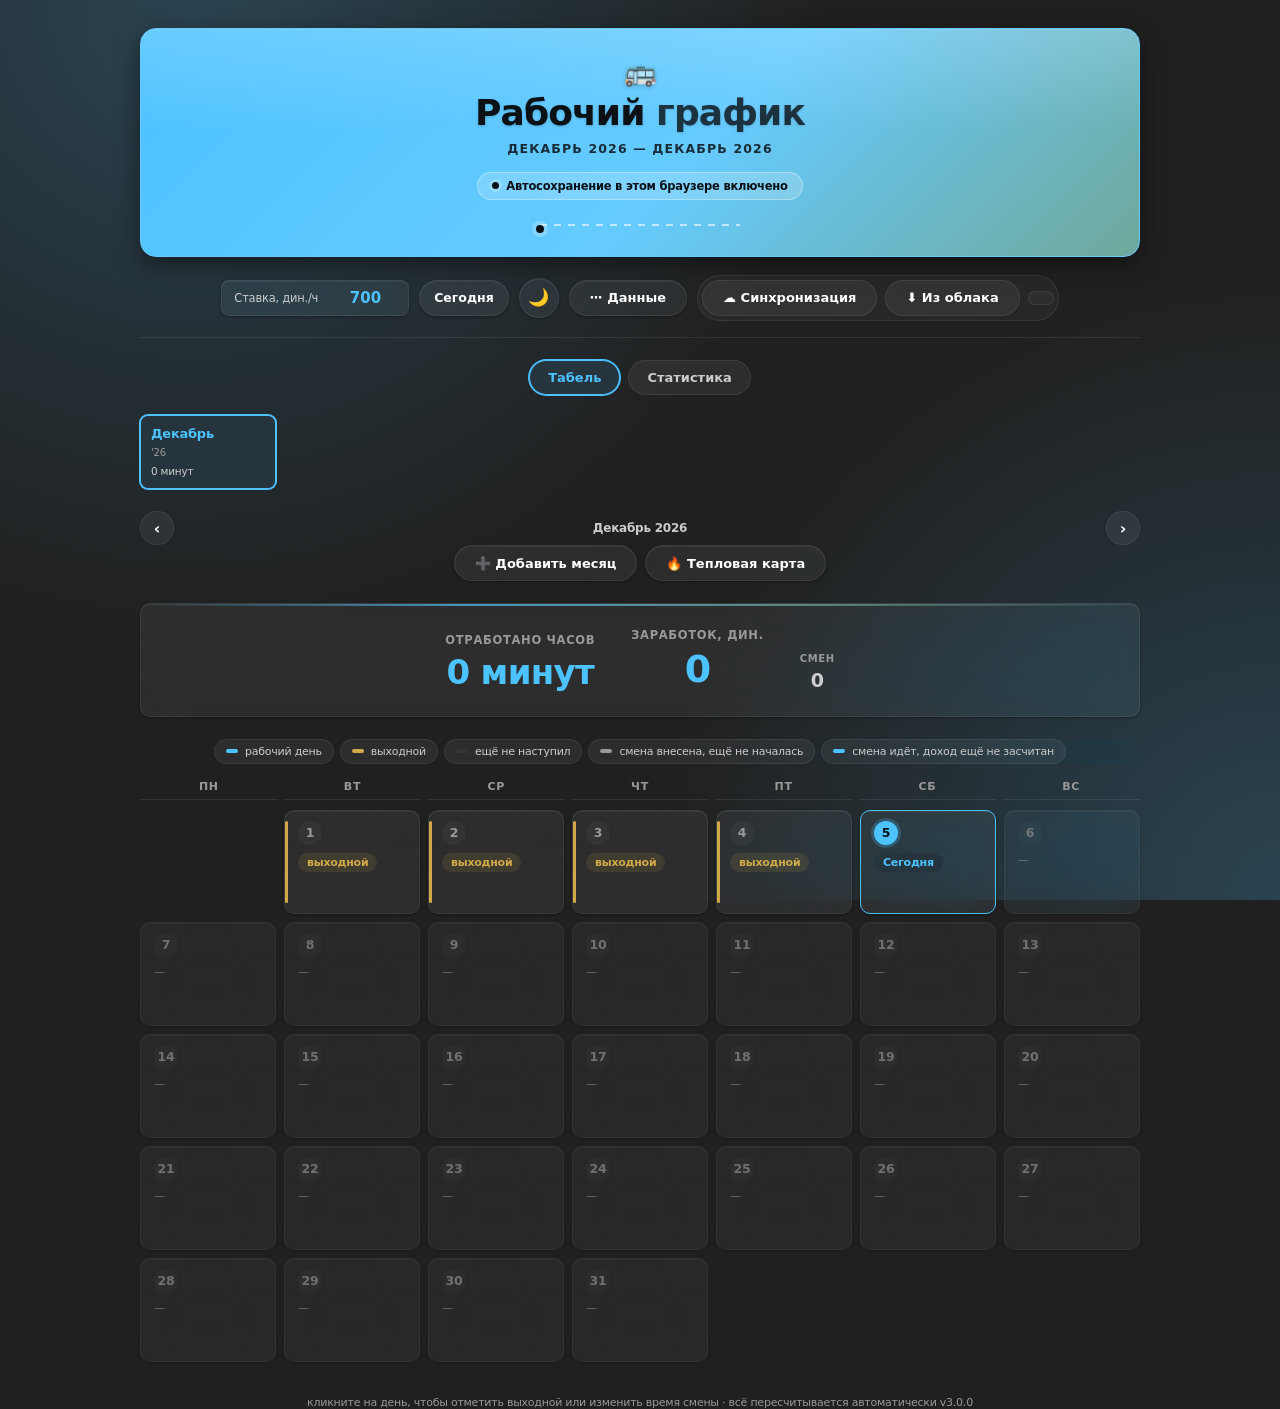
==== index.html @ 78ec8276 "Автономная работа офлайн и ускорение запуска Приложение больше не обращается в интернет при обычном " ====
<!DOCTYPE html>
<html lang="ru">
<head>
<meta charset="UTF-8">
<meta name="viewport" content="width=device-width, initial-scale=1.0">
<title>Рабочий график</title>
<link rel="icon" type="image/svg+xml" href="data:image/svg+xml,%3Csvg%20xmlns%3D%22http%3A//www.w3.org/2000/svg%22%20viewBox%3D%220%200%2064%2064%22%3E%0A%3Cdefs%3E%0A%3ClinearGradient%20id%3D%22bg%22%20x1%3D%220%22%20y1%3D%220%22%20x2%3D%221%22%20y2%3D%221%22%3E%0A%3Cstop%20offset%3D%220%22%20stop-color%3D%22%232a2a2a%22/%3E%0A%3Cstop%20offset%3D%221%22%20stop-color%3D%22%231a1a1a%22/%3E%0A%3C/linearGradient%3E%0A%3C/defs%3E%0A%3Crect%20width%3D%2264%22%20height%3D%2264%22%20rx%3D%2214%22%20fill%3D%22url%28%23bg%29%22/%3E%0A%3Crect%20x%3D%229%22%20y%3D%2213%22%20width%3D%2230%22%20height%3D%2227%22%20rx%3D%225%22%20fill%3D%22%23ffffff%22/%3E%0A%3Crect%20x%3D%229%22%20y%3D%2213%22%20width%3D%2230%22%20height%3D%229%22%20rx%3D%225%22%20fill%3D%22%234cc2ff%22/%3E%0A%3Crect%20x%3D%229%22%20y%3D%2218%22%20width%3D%2230%22%20height%3D%224%22%20fill%3D%22%234cc2ff%22/%3E%0A%3Crect%20x%3D%2215%22%20y%3D%229%22%20width%3D%224%22%20height%3D%228%22%20rx%3D%222%22%20fill%3D%22%234cc2ff%22/%3E%0A%3Crect%20x%3D%2229%22%20y%3D%229%22%20width%3D%224%22%20height%3D%228%22%20rx%3D%222%22%20fill%3D%22%234cc2ff%22/%3E%0A%3Ccircle%20cx%3D%2215.5%22%20cy%3D%2229.5%22%20r%3D%222.4%22%20fill%3D%22%23c7d2d9%22/%3E%0A%3Ccircle%20cx%3D%2224%22%20cy%3D%2229.5%22%20r%3D%222.4%22%20fill%3D%22%23c7d2d9%22/%3E%0A%3Ccircle%20cx%3D%2215.5%22%20cy%3D%2236%22%20r%3D%222.4%22%20fill%3D%22%23c7d2d9%22/%3E%0A%3Ccircle%20cx%3D%2224%22%20cy%3D%2236%22%20r%3D%222.4%22%20fill%3D%22%23dfe7ea%22%20fill-opacity%3D%220.4%22/%3E%0A%3Ccircle%20cx%3D%2239%22%20cy%3D%2239%22%20r%3D%2216%22%20fill%3D%22%230f1a17%22/%3E%0A%3Ccircle%20cx%3D%2239%22%20cy%3D%2239%22%20r%3D%2213%22%20fill%3D%22%236fa89a%22/%3E%0A%3Cpath%20d%3D%22M39%2030.5v9l6.5%204.2%22%20stroke%3D%22%230f1a17%22%20stroke-width%3D%223.2%22%20stroke-linecap%3D%22round%22%20stroke-linejoin%3D%22round%22%20fill%3D%22none%22/%3E%0A%3Ccircle%20cx%3D%2239%22%20cy%3D%2239%22%20r%3D%221.8%22%20fill%3D%22%230f1a17%22/%3E%0A%3C/svg%3E">
<!-- ВЕРСИЯ ПРИЛОЖЕНИЯ: 3.0.0
     При каждом обновлении файлов на хостинге меняйте это число во всех
     ?v=... в этом файле И в js/config/app-version.js (проще всего запустить
     bump-version.ps1 — он сделает это сам). Без смены версии мобильный
     браузер может ещё долго показывать старую закешированную версию. -->
<link rel="manifest" href="manifest.json?v=3.0.0">
<meta name="theme-color" content="#202020">
<link rel="icon" type="image/png" sizes="192x192" href="icons/icon-192.png">
<link rel="icon" type="image/png" sizes="512x512" href="icons/icon-512.png">
<link rel="apple-touch-icon" href="icons/apple-touch-icon.png">
<meta name="mobile-web-app-capable" content="yes">
<meta name="apple-mobile-web-app-capable" content="yes">
<meta name="apple-mobile-web-app-status-bar-style" content="black-translucent">
<meta name="apple-mobile-web-app-title" content="График">
<link rel="stylesheet" href="css/00-tokens-and-reset.css?v=3.0.0">
<link rel="stylesheet" href="css/01-header.css?v=3.0.0">
<link rel="stylesheet" href="css/02-month-strip.css?v=3.0.0">
<link rel="stylesheet" href="css/03-display-panel.css?v=3.0.0">
<link rel="stylesheet" href="css/05-calendar-grid.css?v=3.0.0">
<link rel="stylesheet" href="css/06-modal-and-controls.css?v=3.0.0">
<link rel="stylesheet" href="css/07-day-photo.css?v=3.0.0">
<link rel="stylesheet" href="css/08-responsive-early.css?v=3.0.0">
<link rel="stylesheet" href="css/09-today-state-and-focus.css?v=3.0.0">
<link rel="stylesheet" href="css/10-compare-cards.css?v=3.0.0">
<link rel="stylesheet" href="css/11-native-press-effect.css?v=3.0.0">
<link rel="stylesheet" href="css/12-focus-ring-and-action-menu.css?v=3.0.0">
<link rel="stylesheet" href="css/13-today-button-and-month-nav.css?v=3.0.0">
<link rel="stylesheet" href="css/14-quick-actions-and-sync-status.css?v=3.0.0">
<link rel="stylesheet" href="css/15-responsive-late.css?v=3.0.0">
<link rel="stylesheet" href="css/16-reduced-motion.css?v=3.0.0">
<link rel="stylesheet" href="css/17-print-a4.css?v=3.0.0">
</head>
<body>
<div class="wrap">
  <div class="title-card">
    <div class="title-card-icon" aria-hidden="true">🚌</div>
    <h1>Рабочий <span>график</span></h1>
    <div class="eyebrow" id="headerSub">—</div>
    <div class="autosave-badge"><span class="autosave-dot"></span>Автосохранение в этом браузере включено</div>
    <div class="route-line" aria-hidden="true"><span class="route-marker"></span></div>
  </div>

  <div class="header">
    <div class="header-right">
      <div class="header-actions">
        <div class="rate-box" title="Ставка применяется к новым и изменённым дням. Импортированные старые значения сохраняются.">
          <label for="rateInput">Ставка, дин./ч</label>
          <input type="number" id="rateInput" value="700" min="0" step="1" aria-label="Ставка в динарах за час">
        </div>

        <button class="today-btn" id="todayBtn" title="Перейти к текущему месяцу">Сегодня</button>
        <button class="theme-toggle" id="themeToggle" title="Переключить тему" aria-label="Переключить тему">🌙</button>

        <div class="action-group">
          <button class="save-btn" id="dataMenuBtn" aria-haspopup="menu" aria-expanded="false">⋯ Данные</button>
          <div class="action-menu" id="dataMenu" role="menu">
            <button id="loadFileBtn" role="menuitem">📂 Загрузить JSON</button>
            <button id="saveFileBtn" role="menuitem">💾 Сохранить JSON</button>
            <button id="exportCsvBtn" role="menuitem">📄 Экспорт CSV</button>
            <div class="menu-sep"></div>
            <button id="printBtn" role="menuitem">🖨️ Печатный табель</button>
            <button id="backupBtn" role="menuitem">🛡️ Быстрый бэкап</button>
            <div class="menu-sep"></div>
            <button id="clearDataBtn" role="menuitem">🗑️ Очистить данные</button>
          </div>
        </div>

        <div class="sync-group">
          <button class="save-btn" id="cloudSyncBtn" title="Синхронизировать с Google Диском" aria-label="Синхронизировать с Google Диском">☁️ Синхронизация</button>
          <button class="save-btn" id="cloudRestoreBtn" title="Загрузить данные из облака (восстановление)" aria-label="Загрузить данные из облака">⬇️ Из облака</button>
          <button class="save-btn" id="cloudDisconnectBtn" title="Отключить синхронизацию" aria-label="Отключить синхронизацию" style="display:none;padding:0 10px;">✕</button>
          <span class="sync-status" id="cloudSyncStatus" aria-live="polite"></span>
        </div>
      </div>
    </div>
  </div>

  <input type="file" id="loadFileInput" accept="application/json" style="display:none" aria-hidden="true">

  <div class="tabs" role="tablist">
    <button class="tab-btn active" id="tabBtnTable" role="tab" aria-selected="true">Табель</button>
    <button class="tab-btn" id="tabBtnStats" role="tab" aria-selected="false">Статистика</button>
  </div>

  <div class="tab-panel active" id="tabTable">
    <details class="past-months" id="pastMonthsDetails">
      <summary id="pastMonthsSummary">Прошедшие месяцы</summary>
      <div class="months" id="monthsPast"></div>
    </details>
    <div class="months" id="months"></div>
    <div class="month-nav" aria-label="Навигация по месяцам">
      <button class="nav-btn" id="prevMonthBtn" title="Предыдущий месяц" aria-label="Предыдущий месяц">‹</button>
      <div class="nav-label" id="monthNavLabel">—</div>
      <button class="nav-btn" id="nextMonthBtn" title="Следующий месяц" aria-label="Следующий месяц">›</button>
    </div>
    <div class="quick-actions">
      <button class="save-btn" id="addMonthBtn" title="Добавить новый месяц в график">➕ Добавить месяц</button>
      <button class="save-btn" id="heatmapToggleBtn" title="Подсветить дни календаря по заработку" aria-label="Переключить тепловую карту заработка" aria-pressed="false">🔥 Тепловая карта</button>
    </div>

    <div class="display-panel">
      <div class="led-block main">
        <div class="led-label">Отработано часов</div>
        <div class="led-value duration" id="totalHours">—</div>
      </div>
      <div class="led-block main">
        <div class="led-label">Заработок, дин.</div>
        <div class="led-value" id="totalSum">—</div>
      </div>
      <div class="led-block minor">
        <div class="led-label">Смен</div>
        <div class="led-value small" id="shiftCount">—</div>
      </div>
    </div>

    <div class="cal-legend">
      <span class="lg-item"><span class="lg-dot workday"></span>рабочий день</span>
      <span class="lg-item"><span class="lg-dot weekend"></span>выходной</span>
      <span class="lg-item"><span class="lg-dot future"></span>ещё не наступил</span>
      <span class="lg-item"><span class="lg-dot notstarted"></span>смена внесена, ещё не началась</span>
      <span class="lg-item"><span class="lg-dot pending"></span>смена идёт, доход ещё не засчитан</span>
    </div>
    <div class="cal-head">
      <div>Пн</div><div>Вт</div><div>Ср</div><div>Чт</div><div>Пт</div><div>Сб</div><div>Вс</div>
    </div>
    <div class="cal-grid" id="calGrid" role="grid" aria-label="Календарь смен"></div>

    <footer>кликните на день, чтобы отметить выходной или изменить время смены · всё пересчитывается автоматически <span id="appVersionLabel" class="app-version"></span></footer>
  </div>

  <div class="tab-panel" id="tabStats">
    <div class="stat-cards" id="statCards"></div>
    <div class="compare-cards" id="compareCards"></div>
    <div class="charts-grid" id="chartsGrid"></div>
  </div>
</div>

<div class="print-sheet" id="printSheet" aria-hidden="true"></div>

<div class="toast" id="toast" role="status" aria-live="polite">Готово</div>

<div class="modal-overlay" id="modalOverlay" data-cancel-btn="cancelBtn" data-confirm-btn="saveBtn">
  <div class="modal">
    <h3 id="modalTitle">18 июля 2026</h3>
    <div class="m-sub" id="modalSub">суббота</div>

    <div class="switch-row">
      <span>Рабочий день</span>
      <div class="switch" id="workSwitch" tabindex="0" role="switch" aria-label="Рабочий день"><div class="knob"></div></div>
    </div>

    <div class="day-photo-section">
      <div class="day-photo-label">📷 Фото графика смен на этот день (все машины и водители)</div>
      <div class="day-photo-controls">
        <input type="file" id="dayPhotoInput" accept="image/*" style="display:none">
        <button type="button" class="btn btn-ghost btn-sm" id="dayPhotoAddBtn">Добавить фото</button>
        <button type="button" class="btn btn-ghost btn-sm" id="dayPhotoRemoveBtn" style="display:none">✕ Убрать фото</button>
      </div>
      <img id="dayPhotoPreview" class="day-photo-preview" style="display:none" alt="Фото графика смен на этот день" tabindex="0" role="button" aria-label="Открыть фото графика крупнее">
      <div class="day-photo-hint" id="dayPhotoHint" style="display:none">Фото сохраняется вместе с остальными данными: в локальном хранилище, в бэкапах, в экспорте JSON и при синхронизации с Google Диском.</div>
    </div>

    <div class="recent-times" id="recentTimes"></div>

    <div id="timeFields">
      <div class="time-row">
        <div class="time-field">
          <label>Начало</label>
          <input type="time" id="startInput">
        </div>
        <div class="time-field">
          <label>Конец</label>
          <input type="time" id="endInput">
        </div>
      </div>
      <div class="day-photo-hint" id="garageMinHint">Довоз до гаража после последней остановки (20 мин) включается в каждую смену автоматически, по полной ставке</div>
      <div class="time-row">
        <div class="time-field">
          <label for="busInput">Номер автобуса</label>
          <input type="text" id="busInput" placeholder="напр. 17" inputmode="text" autocomplete="off">
        </div>
        <div class="time-field">
          <label for="routeInput">Номер маршрута</label>
          <input type="text" id="routeInput" placeholder="напр. А17" inputmode="text" autocomplete="off">
        </div>
      </div>
      <div class="recent-times" id="recentBuses"></div>
      <div class="recent-times" id="recentRoutes"></div>
      <div class="calc-preview" id="calcPreview">—</div>
    </div>

    <div class="modal-actions">
      <button class="btn btn-ghost" id="cancelBtn">Отмена</button>
      <button class="btn btn-primary" id="saveBtn">Сохранить</button>
    </div>
  </div>
</div>

<div class="modal-overlay" id="photoLightboxOverlay" data-cancel-btn="photoLightboxCloseBtn" data-confirm-btn="photoLightboxCloseBtn">
  <div class="modal photo-lightbox-modal">
    <img id="photoLightboxImg" class="photo-lightbox-img" alt="Фото графика смен, крупный план">
    <div class="modal-actions">
      <button class="btn btn-primary" id="photoLightboxCloseBtn">Закрыть</button>
    </div>
  </div>
</div>

<div class="modal-overlay" id="addMonthOverlay" data-cancel-btn="addMonthCancelBtn" data-confirm-btn="addMonthConfirmBtn">
  <div class="modal">
    <h3>Добавить месяц</h3>
    <div class="m-sub">выберите месяц и год</div>
    <div class="time-row" style="margin-top:16px;">
      <div class="time-field" style="flex:1;">
        <label>Месяц и год</label>
        <input type="month" id="addMonthInput">
      </div>
    </div>
    <div class="modal-actions">
      <button class="btn btn-ghost" id="addMonthCancelBtn">Отмена</button>
      <button class="btn btn-primary" id="addMonthConfirmBtn">Добавить</button>
    </div>
  </div>
</div>

<div class="modal-overlay" id="confirmOverlay" data-cancel-btn="confirmCancelBtn" data-confirm-btn="confirmOkBtn">
  <div class="modal">
    <h3 id="confirmTitle">Подтверждение</h3>
    <div class="m-sub" id="confirmMessage">Вы уверены?</div>
    <div class="modal-actions">
      <button class="btn btn-ghost" id="confirmCancelBtn">Отмена</button>
      <button class="btn btn-primary" id="confirmOkBtn">Подтвердить</button>
    </div>
  </div>
</div>

<div class="modal-overlay" id="syncPassOverlay" data-cancel-btn="syncPassCancelBtn" data-confirm-btn="syncPassOkBtn">
  <div class="modal">
    <h3 id="syncPassTitle">Пароль шифрования</h3>
    <div class="m-sub" id="syncPassMessage">Данные на Google Диске хранятся зашифрованными. Введите пароль (в первый раз — придумайте его, дальше используйте всегда один и тот же).</div>
    <div class="time-row">
      <div class="time-field" style="flex:1;">
        <label for="syncPassInput">Пароль</label>
        <input type="password" id="syncPassInput" autocomplete="off" placeholder="••••••••">
      </div>
    </div>
    <div class="m-sub" style="margin-top:8px; opacity:.7;">⚠️ Если забудете пароль — данные с Диска будет не восстановить. Храните его отдельно (менеджер паролей, заметка).</div>
    <div class="modal-actions">
      <button class="btn btn-ghost" id="syncPassCancelBtn">Отмена</button>
      <button class="btn btn-primary" id="syncPassOkBtn">Продолжить</button>
    </div>
  </div>
</div>


<script src="js/utils/dollar-helper.js?v=3.0.0"></script>
<script src="js/utils/load-script-once.js?v=3.0.0"></script>
<script src="js/init/00-load-app-state.js?v=3.0.0"></script>
<script src="js/data/sanitize-order.js?v=3.0.0"></script>
<script src="js/init/01-app-state-variables.js?v=3.0.0"></script>
<script src="js/data/persist-local-only.js?v=3.0.0"></script>
<script src="js/data/persist.js?v=3.0.0"></script>
<script src="js/config/app-version.js?v=3.0.0"></script>
<script src="js/config/month-weekday-names.js?v=3.0.0"></script>
<script src="js/utils/fmt-num.js?v=3.0.0"></script>
<script src="js/utils/plural-ru.js?v=3.0.0"></script>
<script src="js/utils/minutes-to-hm.js?v=3.0.0"></script>
<script src="js/utils/time-to-min.js?v=3.0.0"></script>
<script src="js/shift/compute-minutes.js?v=3.0.0"></script>
<script src="js/utils/parse-date.js?v=3.0.0"></script>
<script src="js/shift/shift-end-date-time.js?v=3.0.0"></script>
<script src="js/shift/is-shift-pending.js?v=3.0.0"></script>
<script src="js/shift/is-shift-not-started.js?v=3.0.0"></script>
<script src="js/ui/led-anim-state.js?v=3.0.0"></script>
<script src="js/ui/animate-raw.js?v=3.0.0"></script>
<script src="js/ui/animate-number-led.js?v=3.0.0"></script>
<script src="js/ui/animate-minutes-led.js?v=3.0.0"></script>
<script src="js/shift/recompute-day.js?v=3.0.0"></script>
<script src="js/shift/recompute-month.js?v=3.0.0"></script>
<script src="js/shift/recompute-all.js?v=3.0.0"></script>
<script src="js/init/02-initial-recompute-call.js?v=3.0.0"></script>
<script src="js/data/sort-order-chronologically.js?v=3.0.0"></script>
<script src="js/init/03-initial-sort-call.js?v=3.0.0"></script>
<script src="js/utils/get-today-ym.js?v=3.0.0"></script>
<script src="js/utils/is-today-key.js?v=3.0.0"></script>
<script src="js/data/ensure-current-month-exists.js?v=3.0.0"></script>
<script src="js/ui/tabs-bindings.js?v=3.0.0"></script>
<script src="js/ui/switch-tab.js?v=3.0.0"></script>
<script src="js/ui/update-header-sub.js?v=3.0.0"></script>
<script src="js/heatmap/heatmap-toggle-bindings.js?v=3.0.0"></script>
<script src="js/utils/hex-to-rgb.js?v=3.0.0"></script>
<script src="js/utils/mix-rgb.js?v=3.0.0"></script>
<script src="js/heatmap/warm-heat-color.js?v=3.0.0"></script>
<script src="js/heatmap/apply-heatmap.js?v=3.0.0"></script>
<script src="js/utils/css-var.js?v=3.0.0"></script>
<script src="js/ui/apply-theme.js?v=3.0.0"></script>
<script src="js/ui/theme-and-rate-bindings.js?v=3.0.0"></script>
<script src="js/ui/month-button.js?v=3.0.0"></script>
<script src="js/ui/render-months-strip.js?v=3.0.0"></script>
<script src="js/calendar/render.js?v=3.0.0"></script>
<script src="js/day-modal/day-modal-elements.js?v=3.0.0"></script>
<script src="js/photo/day-photo-elements.js?v=3.0.0"></script>
<script src="js/photo/compress-image-file.js?v=3.0.0"></script>
<script src="js/photo/set-day-photo-preview.js?v=3.0.0"></script>
<script src="js/photo/day-photo-input-bindings.js?v=3.0.0"></script>
<script src="js/photo/open-photo-lightbox.js?v=3.0.0"></script>
<script src="js/photo/day-photo-lightbox-bindings.js?v=3.0.0"></script>
<script src="js/day-modal/open-modal.js?v=3.0.0"></script>
<script src="js/day-modal/get-frequent-shift-times.js?v=3.0.0"></script>
<script src="js/day-modal/render-recent-times.js?v=3.0.0"></script>
<script src="js/day-modal/get-frequent-bus-routes.js?v=3.0.0"></script>
<script src="js/day-modal/render-recent-bus-route.js?v=3.0.0"></script>
<script src="js/day-modal/close-modal.js?v=3.0.0"></script>
<script src="js/day-modal/update-preview.js?v=3.0.0"></script>
<script src="js/day-modal/day-modal-basic-bindings.js?v=3.0.0"></script>
<script src="js/ui/ensure-confetti-loaded.js?v=3.0.0"></script>
<script src="js/day-modal/save-day-handler.js?v=3.0.0"></script>
<script src="js/day-modal/add-month-open-bindings.js?v=3.0.0"></script>
<script src="js/modals/promise-modal.js?v=3.0.0"></script>
<script src="js/modals/confirm-modal.js?v=3.0.0"></script>
<script src="js/modals/sync-pass-modal.js?v=3.0.0"></script>
<script src="js/modals/global-modal-keyboard.js?v=3.0.0"></script>
<script src="js/data/make-month-key.js?v=3.0.0"></script>
<script src="js/data/build-empty-month.js?v=3.0.0"></script>
<script src="js/day-modal/add-month-confirm-handler.js?v=3.0.0"></script>
<script src="js/ui/show-toast.js?v=3.0.0"></script>
<script src="js/data/save-json-file.js?v=3.0.0"></script>
<script src="js/data/save-file-button-binding.js?v=3.0.0"></script>
<script src="js/data/create-local-backup.js?v=3.0.0"></script>
<script src="js/data/validate-loaded-data.js?v=3.0.0"></script>
<script src="js/data/apply-loaded-json.js?v=3.0.0"></script>
<script src="js/data/load-json-file.js?v=3.0.0"></script>
<script src="js/data/load-file-button-bindings.js?v=3.0.0"></script>
<script src="js/data/export-csv-handler.js?v=3.0.0"></script>
<script src="js/data/clear-data-handler.js?v=3.0.0"></script>
<script src="js/stats/iso-week-key.js?v=3.0.0"></script>
<script src="js/stats/compute-stats.js?v=3.0.0"></script>
<script src="js/stats/render-stat-cards.js?v=3.0.0"></script>
<script src="js/stats/compute-month-comparisons.js?v=3.0.0"></script>
<script src="js/stats/render-compare-cards.js?v=3.0.0"></script>
<script src="js/charts/destroy-charts.js?v=3.0.0"></script>
<script src="js/charts/chart-colors.js?v=3.0.0"></script>
<script src="js/charts/base-options.js?v=3.0.0"></script>
<script src="js/charts/money-label.js?v=3.0.0"></script>
<script src="js/charts/hours-label.js?v=3.0.0"></script>
<script src="js/charts/build-charts.js?v=3.0.0"></script>
<script src="js/charts/ensure-chart-libs-loaded.js?v=3.0.0"></script>
<script src="js/stats/build-stats.js?v=3.0.0"></script>
<script src="js/cloud/00-cloud-state.js?v=3.0.0"></script>
<script src="js/cloud/last-sync-time.js?v=3.0.0"></script>
<script src="js/cloud/set-cloud-status.js?v=3.0.0"></script>
<script src="js/cloud/describe-cloud-error.js?v=3.0.0"></script>
<script src="js/cloud/b64-encode.js?v=3.0.0"></script>
<script src="js/cloud/b64-decode.js?v=3.0.0"></script>
<script src="js/cloud/derive-key.js?v=3.0.0"></script>
<script src="js/cloud/encrypt-for-cloud.js?v=3.0.0"></script>
<script src="js/cloud/decrypt-from-cloud.js?v=3.0.0"></script>
<script src="js/cloud/ensure-token-client.js?v=3.0.0"></script>
<script src="js/cloud/ensure-gis-loaded.js?v=3.0.0"></script>
<script src="js/cloud/request-cloud-token.js?v=3.0.0"></script>
<script src="js/cloud/drive-api-error.js?v=3.0.0"></script>
<script src="js/cloud/drive-find-file.js?v=3.0.0"></script>
<script src="js/cloud/drive-create-file.js?v=3.0.0"></script>
<script src="js/cloud/drive-update-file.js?v=3.0.0"></script>
<script src="js/cloud/drive-download-file.js?v=3.0.0"></script>
<script src="js/cloud/pull-from-cloud.js?v=3.0.0"></script>
<script src="js/cloud/push-to-cloud.js?v=3.0.0"></script>
<script src="js/cloud/is-cloud-sync-active.js?v=3.0.0"></script>
<script src="js/cloud/run-full-sync.js?v=3.0.0"></script>
<script src="js/cloud/push-after-day-save.js?v=3.0.0"></script>
<script src="js/cloud/connect-cloud-sync.js?v=3.0.0"></script>
<script src="js/cloud/disconnect-cloud-sync.js?v=3.0.0"></script>
<script src="js/cloud/cloud-buttons-bindings.js?v=3.0.0"></script>
<script src="js/cloud/restore-from-cloud.js?v=3.0.0"></script>
<script src="js/cloud/try-resume-cloud-sync.js?v=3.0.0"></script>
<script src="js/init/bootstrap.js?v=3.0.0"></script>
<script src="js/shift/pending-shift-watcher.js?v=3.0.0"></script>
<script src="js/ui/data-menu-bindings.js?v=3.0.0"></script>
<script src="js/ui/today-button-binding.js?v=3.0.0"></script>
<script src="js/ui/move-month.js?v=3.0.0"></script>
<script src="js/ui/render-wrap-month-label.js?v=3.0.0"></script>
<script src="js/ui/keyboard-month-nav.js?v=3.0.0"></script>
<script src="js/calendar/swipe-navigation.js?v=3.0.0"></script>
<script src="js/print/print-month-handler.js?v=3.0.0"></script>
<script src="js/data/backup-button-binding.js?v=3.0.0"></script>
<script src="js/ui/backup-title-indicator.js?v=3.0.0"></script>
<script src="js/ui/initial-month-nav-label.js?v=3.0.0"></script>
<script src="js/init/register-service-worker.js?v=3.0.0"></script>
</body>
</html>
---- css/01-header.css ----
/* 01-header.css
 * Карточка заголовка (центрированная, акцентная заливка-градиент) + панель действий шапки.
 */

/* ---------- КАРТОЧКА ЗАГОЛОВКА ---------- */
.title-card{
  display:flex;
  flex-direction:column;
  align-items:center;
  text-align:center;
  gap:6px;
  padding:30px 24px 24px;
  margin-bottom:18px;
  /* заливка диагональным акцентным градиентом — "hero"-плитка, как в Win11
     Widgets/Start, а не нейтральная Mica-поверхность, как у остальных карточек */
  background:linear-gradient(135deg, var(--accent) 0%, var(--accent-hover) 55%, var(--teal) 100%);
  border:1px solid var(--accent-hover);
  border-radius:16px;
  box-shadow:var(--shadow-8);
  position:relative;
  overflow:hidden;
}
/* лёгкий блик по верхнему краю поверх заливки — фирменный Win11-акрил-штрих */
.title-card::before{
  content:"";
  position:absolute;
  inset:0;
  background:linear-gradient(180deg, rgba(255,255,255,.16), transparent 45%);
  pointer-events:none;
}
.title-card-icon{
  font-size:26px;
  line-height:1;
  margin-bottom:2px;
  filter:drop-shadow(0 1px 2px rgba(0,0,0,.25));
  position:relative;
}
.title-card h1{
  font-family:"Segoe UI Variable Display","Segoe UI Variable",var(--font-ui);
  font-size:clamp(26px, 4vw, 36px);
  font-weight:700;
  letter-spacing:-0.025em;
  color:var(--accent-text);
  line-height:1.1;
  position:relative;
  text-shadow:0 1px 3px rgba(0,0,0,.18);
}
.title-card h1 span{
  color:var(--accent-text);
  font-weight:700;
  opacity:.82;
}
.title-card .eyebrow{
  font-size:12.5px;
  font-weight:600;
  letter-spacing:0.09em;
  text-transform:uppercase;
  color:var(--accent-text);
  opacity:.85;
  margin-top:2px;
  position:relative;
}
.autosave-badge{
  display:inline-flex;
  align-items:center;
  gap:7px;
  margin-top:10px;
  padding:6px 14px;
  border-radius:var(--radius-pill);
  /* полупрозрачное "стекло" поверх заливки — как системные чипы Win11 на цветных плитках */
  background:rgba(255,255,255,.18);
  border:1px solid rgba(255,255,255,.32);
  font-size:11.5px;
  font-weight:600;
  color:var(--accent-text);
  position:relative;
}
.autosave-dot{
  width:7px; height:7px;
  border-radius:50%;
  background:var(--accent-text);
  box-shadow:0 0 0 3px rgba(255,255,255,.22);
  flex:0 0 auto;
}

/* маршрутная линия — тематическая деталь для графика водителей автобусов:
   пунктирная "дорога" с точкой-маркером, неспешно идущей от начала до конца
   маршрута и обратно. Уважает prefers-reduced-motion (см. 16-reduced-motion.css) */
.route-line{
  position:relative;
  width:100%;
  max-width:200px;
  height:14px;
  margin-top:12px;
}
.route-line::before{
  content:"";
  position:absolute;
  top:50%; left:0; right:0;
  height:2px;
  transform:translateY(-50%);
  border-radius:var(--radius-pill);
  background-image:repeating-linear-gradient(90deg, rgba(255,255,255,.6) 0 7px, transparent 7px 14px);
}
.route-marker{
  position:absolute;
  top:50%; left:0;
  width:8px; height:8px;
  margin-left:-4px;
  border-radius:50%;
  background:var(--accent-text);
  box-shadow:0 0 0 4px rgba(255,255,255,.22);
  animation:routeMove 4.2s ease-in-out infinite;
}
@keyframes routeMove{
  0%, 100%{ left:0%; }
  50%{ left:100%; }
}

/* ---------- ПАНЕЛЬ ДЕЙСТВИЙ ---------- */
.header{
  display:flex;
  justify-content:center;
  margin-bottom:22px;
  padding-bottom:16px;
  border-bottom:1px solid var(--border);
}
.header-right{
  width:100%;
  display:flex;
  justify-content:center;
}
.header-actions{
  display:flex;
  align-items:center;
  flex-wrap:wrap;
  justify-content:center;
  gap:10px;
}
.rate-box{
  display:flex;
  align-items:center;
  gap:8px;
  background:var(--surface);
  border:1px solid var(--border);
  border-radius:var(--radius-md);
  padding:8px 12px;
  box-shadow:var(--shadow-2);
}
.rate-box label{
  font-size:11.5px;
  color:var(--text-dim);
  white-space:nowrap;
  font-weight:400;
}
.rate-box input{
  width:70px;
  border:none;
  background:transparent;
  color:var(--accent);
  font-family:var(--font-ui);
  font-size:15px;
  font-weight:600;
  outline:none;
  text-align:right;
}
.theme-toggle{
  width:40px; height:40px;
  border-radius:50%;
  border:1px solid var(--border);
  background:var(--surface);
  cursor:pointer;
  display:flex;
  align-items:center;
  justify-content:center;
  font-size:17px;
  box-shadow:var(--shadow-2);
  transition:background .12s ease, box-shadow .15s ease, transform .12s ease;
}
.theme-toggle:hover{background:var(--accent-dim); box-shadow:0 0 0 1px var(--accent), var(--shadow-8); transform:translateY(-1px);}
.save-btn{
  height:36px;
  padding:0 20px;
  border-radius:var(--radius-pill);
  border:1px solid var(--border);
  background:var(--surface);
  color:var(--text);
  font-family:var(--font-ui);
  font-size:13px;
  font-weight:600;
  cursor:pointer;
  box-shadow:var(--shadow-2);
  transition:background .12s ease, box-shadow .15s ease, border-color .12s ease, transform .12s ease;
  white-space:nowrap;
}
.save-btn:hover{background:var(--accent-dim); border-color:var(--accent); box-shadow:var(--shadow-8); transform:translateY(-1px);}
.save-btn:active, .theme-toggle:active{background:var(--accent-dim); box-shadow:0 0 0 1px var(--accent);}
.save-btn.active{background:var(--accent); color:var(--accent-text); border-color:var(--accent);}

/* группа кнопок синхронизации — визуально объединена рамкой-«таблеткой», как группа
   связанных команд в Win11 (например, панель управления окном) */
.sync-group{
  display:flex;
  align-items:center;
  gap:8px;
  padding:4px;
  border-radius:var(--radius-pill);
  background:var(--surface-2);
  border:1px solid var(--border);
}
.sync-group .save-btn{box-shadow:none;}

.toast{
  position:fixed;
  bottom:24px;
  left:50%;
  transform:translateX(-50%) translateY(20px);
  background:var(--surface);
  border:1px solid var(--accent);
  color:var(--text);
  padding:12px 20px;
  border-radius:var(--radius-lg);
  font-size:13px;
  box-shadow:var(--shadow-8);
  opacity:0;
  pointer-events:none;
  transition:opacity .2s ease, transform .2s ease;
  z-index:200;
}
.toast.show{opacity:1; transform:translateX(-50%) translateY(0);}
.toast[aria-live]{min-width:180px; text-align:center;}
---- css/02-month-strip.css ----
/* 02-month-strip.css
 * Горизонтальная лента выбора месяца.
 */
/* MONTH STRIP */
.months{
  display:grid;
  grid-template-columns:repeat(7, 1fr);
  gap:8px;
  margin-bottom:22px;
}
.month-btn{
  background:var(--surface);
  border:1px solid var(--border);
  border-radius:var(--radius-md);
  padding:10px 10px;
  cursor:pointer;
  text-align:left;
  transition:border-color .12s ease, background .12s ease, box-shadow .15s ease, transform .12s ease;
  font-family:var(--font-ui);
  box-shadow:var(--shadow-2);
}
.month-btn:hover{border-color:var(--accent); background:var(--accent-dim); box-shadow:var(--shadow-8); transform:translateY(-1px);}
.month-btn.active{
  background:var(--accent-dim);
  border-color:var(--accent);
  box-shadow:0 0 0 1px var(--accent);
}
.month-btn .m-name{
  font-size:13px;
  font-weight:600;
  color:var(--text);
  display:block;
}
.month-btn.active .m-name{color:var(--accent);}
.month-btn .m-year{
  font-size:10px;
  color:var(--text-faint);
  font-family:var(--font-ui);
}
.month-btn .m-hours{
  font-family:var(--font-ui);
  font-size:10.5px;
  color:var(--text-dim);
  margin-top:5px;
  display:block;
  white-space:normal;
  line-height:1.3;
}
---- css/03-display-panel.css ----
/* 03-display-panel.css
 * Панель отображения текущего месяца: часы и заработок — главные крупные
 * цифры, число смен — второстепенный мелкий показатель. Средняя смена и
 * итог за весь период перенесены во вкладку "Статистика" (там уже есть
 * карточки "Средняя смена" и "Всего отработано"/"Общий заработок").
 */
.display-panel{
  background:var(--surface);
  border:1px solid var(--border);
  border-radius:var(--radius-lg);
  padding:24px 26px;
  margin-bottom:22px;
  display:flex;
  justify-content:center;
  align-items:flex-end;
  flex-wrap:wrap;
  gap:36px;
  box-shadow:var(--shadow);
  position:relative;
  overflow:hidden;
  text-align:center;
}
.display-panel::before{
  content:'';
  position:absolute;
  top:0; left:0; right:0; height:2px;
  background:linear-gradient(90deg, transparent, var(--accent), var(--teal), transparent);
  opacity:0.7;
}
.led-block{text-align:center;}
.led-label{
  font-size:10.5px;
  text-transform:uppercase;
  letter-spacing:0.06em;
  color:var(--text-faint);
  margin-bottom:6px;
  font-weight:600;
}
.led-value{
  font-family:var(--font-ui);
  font-size:34px;
  font-weight:600;
  letter-spacing:-0.02em;
  color:var(--accent);
  line-height:1.15;
}
/* заработок и часы — главные цифры, одного и того же крупного размера */
.led-block.main .led-value{font-size:38px; font-weight:700;}
.led-block.main .led-label{font-size:11.5px;}
/* число смен — второстепенный показатель, заметно мельче */
.led-block.minor .led-value{font-size:19px; color:var(--text-dim); font-weight:600;}
.led-block.minor .led-label{font-size:10px;}
.led-value.small{font-size:25px; color:var(--text);}
.led-value.duration{
  font-family:var(--font-ui);
  font-size:23px;
  white-space:nowrap;
}
.led-block.main .led-value.duration{font-size:34px;}
.led-unit{font-size:14px; color:var(--text-dim); font-weight:400; margin-left:3px;}
---- css/05-calendar-grid.css ----
/* 05-calendar-grid.css
 * Плиточная сетка календаря — нативный стиль приложения "Календарь" Windows 11:
 * Mica-карточка на каждый день с мягкой тенью, состояние показывает цветная
 * полоска слева (как категория события в Win11 Calendar/Mail), а не залитый
 * цветом фон. Иерархия внутри плитки сверху вниз: сумма (крупно, цветом, рядом
 * с числом) → время смены → длительность → разделитель → автобус/маршрут.
 */
.cal-head{
  display:grid;
  grid-template-columns:repeat(7,1fr);
  gap:6px;
  margin-bottom:10px;
}
.cal-head div{
  text-align:center;
  font-size:11px;
  text-transform:uppercase;
  letter-spacing:0.07em;
  color:var(--text-faint);
  font-weight:600;
  padding-bottom:6px;
  border-bottom:1px solid var(--border);
}
.cal-grid{
  display:grid;
  grid-template-columns:repeat(7,1fr);
  gap:8px;
}

.day{
  background:var(--surface);
  border:1px solid var(--border);
  border-radius:var(--radius-lg);
  min-height:104px;
  min-width:0;
  padding:10px 10px 10px 13px;
  position:relative;
  cursor:pointer;
  box-shadow:var(--shadow-2);
  transition:background .12s ease, border-color .12s ease, box-shadow .18s ease, transform .12s ease;
  animation:dayIn .28s ease backwards;
  overflow:hidden;
}
@keyframes dayIn{
  from{ opacity:0; transform:translateY(4px); }
  to{ opacity:1; transform:translateY(0); }
}
/* полоска-индикатор состояния слева — как цвет категории события в Win11 Calendar,
   а не заливка всей плитки; нейтральная по умолчанию (день без данных) */
.day::before{
  content:"";
  position:absolute;
  left:0; top:10px; bottom:10px;
  width:3px;
  border-radius:var(--radius-pill);
  background:transparent;
  transition:background .12s ease;
}
.day:hover{
  background:var(--surface-2);
  border-color:var(--text-faint);
  box-shadow:var(--shadow-8);
  transform:translateY(-2px);
  z-index:2;
}
.day.empty{background:transparent; border:none; box-shadow:none; cursor:default;}
.day.empty::before{display:none;}
.day.empty:hover{background:transparent; border-color:transparent; box-shadow:none; transform:none;}

/* мой рабочий день (независимо от дня недели) */
.day.worked::before{background:var(--workday);}
.day.worked .d-num{color:var(--text);}

/* мой выходной (независимо от дня недели), день уже прошёл */
.day.off::before{background:var(--off-day);}
.day.off .d-num{color:var(--text-faint);}
.day.off .d-off{
  color:var(--off-day);
  background:var(--off-day-dim);
  padding:3px 9px;
  border-radius:var(--radius-pill);
  font-weight:600;
}

/* день ещё не наступил — нейтрально, полоски нет вовсе */
.day.future{opacity:.68;}
.day.future .d-num{color:var(--text-faint);}
.day.future .d-off{color:var(--text-faint); font-weight:400; background:transparent; padding:0;}

/* сегодняшний день, данные ещё не внесены */
.day.pending-today .d-off{
  color:var(--accent);
  background:var(--accent-dim);
  padding:3px 9px;
  border-radius:var(--radius-pill);
  font-weight:600;
}

.day .d-head{
  display:flex;
  align-items:center;
  justify-content:space-between;
  gap:8px;
  margin-bottom:8px;
}
.day .d-num{
  font-size:12.5px;
  color:var(--text-dim);
  font-weight:600;
  flex:0 0 auto;
  width:24px; height:24px;
  display:flex;
  align-items:center;
  justify-content:center;
  border-radius:50%;
  background:var(--surface-2);
  transition:background .12s ease, color .12s ease;
}
/* сегодняшнее число — сплошной акцентный кружок, ровно как в системном
   Windows 11 Calendar; вместо рамки/свечения по всей плитке */
.day.today .d-num{
  background:var(--accent);
  color:var(--accent-text);
  font-weight:700;
  box-shadow:0 0 0 3px var(--accent-glow);
}
.day.today{border-color:var(--accent);}
.day .d-body{
  display:flex;
  flex-direction:column;
  align-items:flex-start;
  text-align:left;
}

/* 1. сумма — крупно, цветом, сразу в шапке плитки рядом с числом */
.day .d-head .d-sum{
  font-size:16px;
  font-weight:700;
  color:var(--teal);
  letter-spacing:-.01em;
  line-height:1;
}
.day .d-head .d-sum.d-sum-pending{
  font-size:12px;
  font-weight:600;
  color:var(--accent);
}
.day .d-head .d-sum.d-sum-notstarted{
  font-size:12px;
  font-weight:600;
  color:var(--text-dim);
}
/* 2. время смены — заметно, но чуть мельче суммы */
.day .d-time{
  font-size:13px;
  color:var(--text);
  font-weight:600;
  line-height:1.3;
  white-space:nowrap;
}
/* 3. длительность — тем же размером, что и время */
.day .d-dur{
  font-size:13px;
  color:var(--text-dim);
  font-weight:600;
  line-height:1.3;
  margin-top:1px;
}
/* 4. разделитель */
.day .d-divider{
  width:100%;
  height:1px;
  background:var(--border);
  margin:8px 0 7px;
}
/* 5. автобус / маршрут */
.day .d-bus,
.day .d-route{
  text-align:left;
  font-size:11px;
  font-weight:600;
  color:var(--text-dim);
  line-height:1.3;
  max-width:100%;
  width:100%;
  overflow:hidden;
  text-overflow:ellipsis;
  white-space:nowrap;
}
.day .d-route{margin-top:2px;}
.day .d-tag{
  font-size:9px;
  font-weight:500;
  color:var(--text-faint);
  text-transform:uppercase;
  letter-spacing:0.03em;
}
.day .d-pending{
  display:inline-block;
  font-size:10.5px;
  color:var(--accent);
  background:var(--accent-dim);
  padding:3px 9px;
  border-radius:var(--radius-pill);
  margin-top:7px;
  font-weight:700;
  line-height:1.3;
}
.day .d-off{
  font-size:11px;
  color:var(--text-faint);
  margin-top:0;
}

/* смена ещё не завершилась и уже идёт (start ≤ сейчас < end) — полоска
   пульсирует акцентным цветом, привлекая внимание к активной смене */
.day.pending-shift::before{
  background:var(--accent);
  animation:pendingPulse 1.8s ease-in-out infinite;
}
@keyframes pendingPulse{
  0%,100%{ opacity:1; }
  50%{ opacity:.35; }
}
.day.pending-shift .d-num{color:var(--accent);}

/* смена внесена заранее, но ещё не началась (сейчас < start) — нейтральная
   полоска без пульсации: это просто план на будущее, а не что-то срочное */
.day.not-started::before{background:var(--text-faint);}
.day.not-started .d-num{color:var(--text-dim);}

/* легенда — короткие полоски-свотчи в едином "пилюльном" контейнере, для
   визуальной цельности с остальными чипами (заработок, выходной, статус) */
.cal-legend{
  display:flex;
  justify-content:center;
  flex-wrap:wrap;
  gap:6px;
  margin:2px 0 16px;
}
.cal-legend .lg-item{
  display:flex;
  align-items:center;
  gap:7px;
  font-size:11px;
  color:var(--text-dim);
  background:var(--surface);
  border:1px solid var(--border);
  padding:5px 11px;
  border-radius:var(--radius-pill);
}
.cal-legend .lg-dot{width:12px; height:4px; border-radius:var(--radius-pill); display:inline-block; background:var(--border);}
.cal-legend .lg-dot.workday{background:var(--workday);}
.cal-legend .lg-dot.weekend{background:var(--off-day);}
.cal-legend .lg-dot.off{background:var(--border);}
.cal-legend .lg-dot.future{background:var(--border); opacity:.5;}
.cal-legend .lg-dot.notstarted{background:var(--text-faint);}
.cal-legend .lg-dot.pending{background:var(--accent);}
---- css/06-modal-and-controls.css ----
/* 06-modal-and-controls.css
 * Базовая модалка дня, Win11-переключатель (ToggleSwitch), кнопки, чипы недавнего времени.
 */
/* MODAL */
.modal-overlay{
  position:fixed; inset:0;
  background:var(--overlay);
  backdrop-filter:blur(8px) saturate(150%);
  -webkit-backdrop-filter:blur(8px) saturate(150%);
  display:none;
  align-items:center;
  justify-content:center;
  z-index:100;
  padding:20px;
}
.modal-overlay.show{display:flex; animation:fadein .18s ease;}
@keyframes fadein{ from{opacity:0;} to{opacity:1;} }
.modal{
  background:var(--surface);
  border:1px solid var(--border);
  border-radius:16px;
  padding:24px;
  width:100%;
  max-width:340px;
  box-shadow:var(--shadow-8);
  animation:popin .15s ease-out;
  /* раньше высота ничем не ограничивалась: на невысоком окне браузера (типично
     для десктопа) модалка была выше экрана и обрезалась сверху и снизу —
     верхние подсказки "недавние смены" и кнопка "Сохранить" оказывались
     за пределами видимой области без возможности прокрутки. Теперь модалка
     сама скроллится внутри, если не помещается по высоте */
  max-height:calc(100vh - 40px);
  overflow-y:auto;
  -webkit-overflow-scrolling:touch;
}
@keyframes popin{ from{opacity:0; transform:translateY(6px);} to{opacity:1; transform:translateY(0);} }
.modal h3{font-size:17px; font-weight:600; margin-bottom:2px;}
.modal .m-sub{font-size:12px; color:var(--text-dim); margin-bottom:20px;}
.switch-row{
  display:flex;
  justify-content:space-between;
  align-items:center;
  margin-bottom:16px;
}
.switch-row span{font-size:13.5px; font-weight:600;}
/* Win11 ToggleSwitch: узкий трек, кружок смещается, заливка акцентом во включённом состоянии */
.switch{
  position:relative; width:40px; height:20px;
  background:transparent;
  border:1.5px solid var(--text-faint);
  border-radius:var(--radius-pill); cursor:pointer;
  transition:background .15s ease, border-color .15s ease;
}
.switch.on{background:var(--accent); border-color:var(--accent);}
.switch .knob{
  position:absolute; top:2px; left:2px;
  width:14px; height:14px; border-radius:50%;
  background:var(--text-faint); transition:left .15s ease, background .15s ease, width .1s ease;
}
.switch.on .knob{left:22px; background:var(--accent-text); width:14px;}
.switch:active .knob{width:18px;}
.switch.on:active .knob{left:18px;}
.time-row{display:flex; gap:10px; margin-bottom:16px;}
.time-field{flex:1;}
.time-field label{font-size:11px; color:var(--text-dim); display:block; margin-bottom:5px;}
.time-field input{
  width:100%;
  background:var(--surface-2);
  border:1px solid var(--border);
  border-radius:var(--radius-sm);
  padding:8px 9px;
  font-family:var(--font-ui);
  font-size:14px;
  color:var(--text);
  transition:border-color .12s ease, box-shadow .12s ease;
}
.time-field input:focus{border-color:var(--accent); box-shadow:0 0 0 1px var(--accent); outline:none;}
.calc-preview{
  font-size:12px;
  color:var(--text-dim);
  background:var(--surface-2);
  border-radius:var(--radius-sm);
  padding:9px 11px;
  margin-bottom:18px;
  line-height:1.6;
}
.calc-status{font-weight:700; font-size:12.5px;}
.calc-status--future{color:var(--text-dim);}
.calc-status--pending{color:var(--accent);}
.calc-status--done{color:var(--positive, var(--teal));}
.recent-times{
  display:flex;
  flex-wrap:wrap;
  gap:6px;
  margin-bottom:14px;
}
.recent-times .rt-label{
  width:100%;
  font-size:10.5px;
  text-transform:uppercase;
  letter-spacing:0.06em;
  color:var(--text-faint);
  margin-bottom:2px;
  font-weight:600;
}
.time-chip{
  display:inline-flex;
  align-items:center;
  gap:5px;
  background:var(--surface-2);
  border:1px solid var(--border);
  border-radius:var(--radius-pill);
  padding:5px 10px 5px 11px;
  font-family:var(--font-ui);
  font-size:11.5px;
  color:var(--text);
  cursor:pointer;
  transition:border-color .12s ease, background .12s ease;
}
.time-chip:hover{
  border-color:var(--accent);
  background:var(--accent-dim);
}
.time-chip .rt-count{
  font-family:var(--font-ui);
  font-size:9.5px;
  color:var(--accent-text);
  background:var(--accent);
  border-radius:var(--radius-pill);
  padding:1px 5px;
  font-weight:700;
  line-height:1.4;
}
.time-chip .rt-del{
  color:var(--text-faint);
  font-size:10px;
  line-height:1;
  padding:3px 4px;
  margin-left:1px;
  border-radius:50%;
  cursor:pointer;
}
.time-chip .rt-del:hover{color:var(--negative); background:var(--negative-dim);}
.modal-actions{display:flex; gap:10px;}
.btn{
  flex:1;
  height:36px;
  padding:0 20px;
  border-radius:var(--radius-pill);
  border:1px solid var(--border);
  font-size:13.5px;
  font-weight:600;
  cursor:pointer;
  font-family:var(--font-ui);
  transition:background .12s ease, box-shadow .12s ease;
}
.btn:hover{box-shadow:0 0 0 1px var(--accent);}
.btn-primary{background:var(--accent); color:var(--accent-text); border-color:var(--accent);}
.btn-primary:hover{background:var(--accent-hover);}
.btn-ghost{background:transparent; color:var(--text-dim);}
.btn-ghost:hover{background:var(--surface-2);}
.btn-sm{flex:0 0 auto; height:30px; padding:0 12px; font-size:12.5px;}
---- css/07-day-photo.css ----
/* 07-day-photo.css
 * Блок прикреплённого фото графика смен в модалке дня + бейдж на ячейке.
 */
/* ---- фото графика смен, прикреплённое к дню ---- */
.day-photo-section{
  margin-bottom:16px;
  padding-bottom:14px;
  border-bottom:1px solid var(--border);
}
.day-photo-label{
  font-size:12px;
  color:var(--text-dim);
  margin-bottom:8px;
  line-height:1.35;
}
.day-photo-controls{display:flex; gap:8px; flex-wrap:wrap;}
.day-photo-preview{
  display:block;
  margin-top:10px;
  max-width:100%;
  max-height:160px;
  border-radius:var(--radius-sm);
  border:1px solid var(--border);
  cursor:zoom-in;
  object-fit:contain;
  background:var(--surface-2);
}
.day-photo-preview:focus-visible{outline:2px solid var(--accent); outline-offset:2px;}
.day-photo-hint{font-size:11px; color:var(--text-faint); margin-top:6px;}
/* маленький значок камеры на ячейке дня — сигнализирует, что к дню прикреплено фото графика */
.day .d-photo-badge{
  position:absolute;
  top:4px;
  right:4px;
  font-size:10px;
  line-height:1;
  opacity:.85;
  filter:drop-shadow(0 1px 1px rgba(0,0,0,.35));
}
.photo-lightbox-modal{
  max-width:min(92vw, 720px);
  padding:16px;
}
.photo-lightbox-img{
  display:block;
  width:100%;
  max-height:78vh;
  object-fit:contain;
  border-radius:var(--radius-sm);
  background:var(--surface-2);
  margin-bottom:14px;
}

footer{
  text-align:center;
  color:var(--text-faint);
  font-size:11px;
  margin-top:34px;
}
---- css/08-responsive-early.css ----
/* 08-responsive-early.css
 * Ранние адаптивные правки под мобильные экраны (первая волна медиа-запросов).
 */
@media (max-width:720px){
  body{padding:16px 12px 40px;}
  .header{gap:12px;}
  .title-card h1{font-size:26px;}
  .months{grid-template-columns:repeat(4,1fr);}
  .month-btn:nth-child(n+5){display:none;}
  .led-value{font-size:24px;}
  .led-block.main .led-value{font-size:26px;}
  .led-value.small{font-size:19px;}
  .display-panel{padding:16px; gap:22px;}

  /* карточка дня в мобильном виде — компактнее и без второстепенных деталей:
     фото-бейдж, автобус и маршрут скрыты. Число дня, сумма и время смены
     должны читаться ПОЛНОСТЬЮ на любой ширине экрана, без обрезания
     многоточием — поэтому контент здесь не обрезаем, а укорачиваем по сути:
     единица "дин." у суммы скрыта (сама сумма остаётся полностью видна), а
     время смены раскладывается в две строки (начало / конец) вместо одной
     длинной "12:16–19:39" — так каждая строка требует всего ~5 символов
     ширины и гарантированно помещается в плитку. На десктопе (без этого
     media-запроса) всё как было — одна строка, единица "дин." видна. */
  .cal-grid{gap:5px;}
  .day{min-height:82px; padding:6px 7px 6px 10px; overflow:hidden;}
  .day .d-photo-badge{display:none;}
  .day .d-head{flex-wrap:wrap; margin-bottom:4px; gap:0;}
  .day .d-num{width:18px; height:18px; font-size:10px;}
  .day .d-head .d-sum{
    flex:1 1 100%;
    margin-top:3px;
    font-size:13px;
  }
  .day .d-sum-unit{display:none;}
  .day .d-head .d-sum.d-sum-pending,
  .day .d-head .d-sum.d-sum-notstarted{
    font-size:9.5px;
    max-width:100%;
    overflow:hidden;
    text-overflow:ellipsis;
    white-space:nowrap;
  }
  .day .d-time{
    display:flex;
    flex-direction:column;
    align-items:flex-start;
    gap:1px;
    font-size:11px;
  }
  .day .d-time-sep{display:none;}
  .day .d-dur{font-size:9px; margin-top:2px;}
  .day .d-divider,
  .day .d-bus,
  .day .d-route{display:none;}
  .day .d-pending{font-size:8.5px; padding:2px 6px; margin-top:4px; max-width:100%; overflow:hidden; text-overflow:ellipsis; white-space:nowrap;}
  .day .d-off{font-size:9.5px; padding:2px 7px;}

  .rate-box{padding:6px 10px;}
  .rate-box label{font-size:10.5px;}
  .save-btn{padding:0 12px; font-size:12px; height:36px;}
  .theme-toggle{width:36px; height:36px;}
  .charts-grid{grid-template-columns:1fr;}
}
@media (max-width:480px){
  .months{grid-template-columns:repeat(2,1fr);}
  .month-btn:nth-child(n+3){display:none;}
  .header{align-items:stretch;}
  .header-right{width:100%;}
  .rate-box{flex:1 1 auto;}

  .day{min-height:74px; padding:5px 6px 5px 9px; overflow:hidden;}
  .day .d-num{width:16px; height:16px; font-size:9px;}
  .day .d-head .d-sum{font-size:12px;}
  .day .d-head .d-sum.d-sum-pending,
  .day .d-head .d-sum.d-sum-notstarted{font-size:9px; max-width:100%; overflow:hidden; text-overflow:ellipsis; white-space:nowrap;}
  .day .d-dur{display:none;}
  .day .d-time{font-size:10px;}
  .day .d-pending{font-size:0; display:none;}
  .day .d-off{font-size:9.5px; padding:2px 6px;}

  .modal{max-width:100%; margin:0 10px; padding:18px;}
  .modal-overlay{padding:10px;}
  .stat-cards{grid-template-columns:repeat(2,1fr);}
}
@media (max-width:360px){
  .cal-grid{gap:4px;}
  .day{min-height:70px; padding:4px 5px 4px 8px; overflow:hidden;}
  .day .d-head .d-sum{font-size:11px;}
  .day .d-time{font-size:9.5px;}
}

.tabs{display:flex; justify-content:center; gap:8px; margin-bottom:20px;}
.tab-btn{
  padding:9px 18px;
  border-radius:var(--radius-pill);
  border:1px solid var(--border);
  background:var(--surface);
  color:var(--text-dim);
  font-family:var(--font-ui);
  font-size:13px;
  font-weight:600;
  cursor:pointer;
  transition:border-color .12s ease, color .12s ease, background .12s ease;
}
.tab-btn:hover{background:var(--accent-dim); border-color:var(--accent);}
.tab-btn.active{background:var(--accent-dim); border-color:var(--accent); color:var(--accent); box-shadow:0 0 0 1px var(--accent);}
.tab-panel{display:none;}
.tab-panel.active{display:block; animation:fadein .22s ease;}

.stat-cards{
  display:grid;
  grid-template-columns:repeat(auto-fit, minmax(160px, 1fr));
  gap:14px;
  margin-bottom:26px;
}
.stat-card{
  background:var(--surface);
  border:1px solid var(--border);
  border-radius:var(--radius-lg);
  padding:20px 20px 18px;
  box-shadow:var(--shadow);
  position:relative;
  overflow:hidden;
  transition:border-color .12s ease, box-shadow .12s ease;
}
.stat-card:hover{
  border-color:var(--accent);
  box-shadow:0 0 0 1px var(--accent), var(--shadow);
}
.stat-card::before{
  content:'';
  position:absolute;
  top:0; left:0; right:0; height:2px;
  background:linear-gradient(90deg, transparent, var(--accent), transparent);
  opacity:0.6;
}
.stat-card .s-label{
  font-size:10px;
  text-transform:uppercase;
  letter-spacing:0.06em;
  color:var(--text-faint);
  font-weight:600;
  margin-bottom:9px;
}
.stat-card .s-value{
  font-family:var(--font-ui);
  font-size:27px;
  font-weight:700;
  color:var(--accent);
  line-height:1.15;
}
.stat-card .s-sub{
  font-size:11px;
  color:var(--text-dim);
  margin-top:5px;
}
.charts-grid{
  display:grid;
  grid-template-columns:repeat(auto-fit, minmax(420px, 1fr));
  gap:18px;
  margin-bottom:24px;
}
.chart-card{
  background:var(--surface);
  border:1px solid var(--border);
  border-radius:var(--radius-lg);
  padding:18px 20px 12px;
  box-shadow:var(--shadow);
  transition:border-color .12s ease, box-shadow .12s ease;
  position:relative;
  overflow:hidden;
}
.chart-card:hover{
  border-color:var(--accent);
  box-shadow:0 0 0 1px var(--accent), var(--shadow);
}
.chart-card h3{font-size:13.5px; font-weight:600; color:var(--text); margin-bottom:2px;}
.chart-card .chart-desc{font-size:11px; color:var(--text-dim); margin-bottom:12px;}
.chart-card .chart-wrap{position:relative; height:280px;}
.chart-card.wide{grid-column:1 / -1;}
.empty-state{text-align:center; padding:60px 20px; color:var(--text-dim); font-size:13.5px;}
.empty-state b{color:var(--accent);}
---- css/09-today-state-and-focus.css ----
/* 09-today-state-and-focus.css
 * Повторное уточнение адаптивных правок для графиков статистики.
 * (Подсветка .day.today теперь живёт в 05-calendar-grid.css, рядом с остальными
 * состояниями плитки дня — раньше была здесь отдельно, что и создавало дубль
 * с более поздним переопределением border-color.)
 */
@media (max-width:720px){
  .charts-grid{grid-template-columns:1fr;}
  .chart-card .chart-wrap{height:230px;}
}
.past-months{margin-bottom:14px;}
.past-months summary{
  cursor:pointer;
  font-size:12px;
  color:var(--text-dim);
  padding:8px 2px;
  list-style:none;
  display:flex;
  align-items:center;
  gap:6px;
  user-select:none;
}
.past-months summary::-webkit-details-marker{display:none;}
.past-months summary::before{
  content:'▸';
  color:var(--accent);
  transition:transform .15s ease;
  font-size:10px;
}
.past-months[open] summary::before{transform:rotate(90deg);}
.past-months summary:hover{color:var(--text);}
.past-months .months{margin-top:10px;}

/* ТЕПЛОВАЯ КАРТА: заливка идёт через inline-style, текст переводим на нейтральный
   цвет, чтобы оставаться читаемым на любой насыщенности заливки */
.cal-grid.heatmap-active .day .d-time,
.cal-grid.heatmap-active .day .d-sum,
.cal-grid.heatmap-active .day .d-dur,
.cal-grid.heatmap-active .day .d-num{
  color:var(--text);
}
---- css/10-compare-cards.css ----
/* 10-compare-cards.css
 * Карточки сравнения текущего месяца с предыдущим.
 */
/* КАРТОЧКИ СРАВНЕНИЯ МЕСЯЦЕВ */
.compare-cards{
  display:grid;
  grid-template-columns:repeat(auto-fit, minmax(150px, 1fr));
  gap:12px;
  margin-bottom:26px;
}
.compare-card{
  background:var(--surface);
  border:1px solid var(--border);
  border-radius:var(--radius-lg);
  padding:14px 16px;
  box-shadow:var(--shadow-2);
  transition:box-shadow .15s ease, transform .12s ease;
}
.compare-card:hover{box-shadow:var(--shadow-8); transform:translateY(-1px);}
.compare-card .cc-label{
  font-size:13px;
  font-weight:600;
  color:var(--text);
  margin-bottom:6px;
}
.compare-card .cc-sum{
  font-family:var(--font-ui);
  font-size:16px;
  font-weight:700;
  color:var(--text);
  margin-bottom:4px;
}
.compare-card .cc-delta{
  display:inline-flex;
  align-items:center;
  gap:4px;
  font-size:12px;
  font-weight:600;
  font-family:var(--font-ui);
  padding:2px 8px;
  border-radius:var(--radius-pill);
}
.compare-card .cc-delta.positive{color:var(--teal); background:var(--accent-dim);}
.compare-card .cc-delta.negative{color:var(--negative); background:var(--negative-dim);}
.compare-card .cc-delta.neutral{color:var(--text-faint); background:var(--surface-2);}
.compare-card .cc-vs{
  font-size:10.5px;
  color:var(--text-faint);
  margin-top:5px;
}
---- css/11-native-press-effect.css ----
/* 11-native-press-effect.css
 * Нативный эффект "нажатия" для интерактивных элементов.
 */
/* нативное ощущение "нажатия" на всех интерактивных элементах */
.btn:active, .save-btn:active, .theme-toggle:active, .month-btn:active,
.tab-btn:active, .time-chip:active, .day:active{
  transform:scale(.97);
}
---- css/12-focus-ring-and-action-menu.css ----
/* 12-focus-ring-and-action-menu.css
 * Кольцо фокуса, шапка действий и выпадающее меню "⋯ Данные".
 */
/* =========================
   POLISH / UX ENHANCEMENTS
   ========================= */
html{scroll-behavior:smooth;}
button,input{touch-action:manipulation;}
button:disabled{opacity:.55; cursor:not-allowed;}
button:focus-visible,input:focus-visible,
.day:focus-visible,.month-btn:focus-visible,.tab-btn:focus-visible,
.switch:focus-visible,.time-chip:focus-visible{
  outline:2px solid var(--accent);
  outline-offset:3px;
}
.action-group{
  position:relative;
  display:inline-flex;
}
.action-menu{
  position:absolute;
  top:calc(100% + 8px);
  right:0;
  z-index:80;
  min-width:210px;
  padding:7px;
  background:var(--surface);
  border:1px solid var(--border);
  border-radius:var(--radius-lg);
  box-shadow:0 12px 36px rgba(0,0,0,.25);
  backdrop-filter:blur(24px) saturate(180%);
  -webkit-backdrop-filter:blur(24px) saturate(180%);
  display:none;
}
.action-menu.show{display:grid;animation:menuIn .12s ease;}
@keyframes menuIn{from{opacity:0;transform:translateY(-4px) scale(.98)}to{opacity:1;transform:none}}
.action-menu button{
  width:100%;
  border:0;
  background:transparent;
  color:var(--text);
  border-radius:var(--radius-sm);
  padding:9px 10px;
  text-align:left;
  font:600 12.5px var(--font-ui);
  cursor:pointer;
}
.action-menu button:hover{background:var(--accent-dim);color:var(--accent);}
.action-menu .menu-sep{height:1px;background:var(--border);margin:5px 2px;}
---- css/13-today-button-and-month-nav.css ----
/* 13-today-button-and-month-nav.css
 * Кнопка "Сегодня" и стрелки навигации по месяцам (◀ ▶).
 */
.today-btn{
  height:36px;
  padding:0 14px;
  border-radius:var(--radius-pill);
  border:1px solid var(--border);
  background:var(--surface);
  color:var(--text);
  font:600 12.5px var(--font-ui);
  cursor:pointer;
  box-shadow:var(--shadow);
}
.today-btn:hover{background:var(--accent-dim);border-color:var(--accent);}
.month-nav{
  display:flex;
  justify-content:center;
  align-items:center;
  gap:6px;
  margin-bottom:10px;
}
.month-nav .nav-btn{
  width:34px;height:34px;
  border:1px solid var(--border);
  border-radius:50%;
  background:var(--surface);
  color:var(--text);
  cursor:pointer;
  font:600 16px var(--font-ui);
}
.month-nav .nav-btn:hover{background:var(--accent-dim);border-color:var(--accent);}
.month-nav .nav-label{
  flex:1;
  text-align:center;
  color:var(--text-dim);
  font-size:12px;
  font-weight:600;
}
---- css/14-quick-actions-and-sync-status.css ----
/* 14-quick-actions-and-sync-status.css
 * Панель быстрых действий, статус синхронизации (с индикатором и временем), скрытие печатного листа на экране.
 */
.quick-actions{
  display:flex;
  align-items:center;
  justify-content:center;
  gap:8px;
  flex-wrap:wrap;
  margin:-10px 0 22px;
}
.sync-status{
  display:inline-flex;
  align-items:center;
  gap:6px;
  padding:6px 12px;
  border-radius:var(--radius-pill);
  background:var(--surface-2);
  border:1px solid var(--border);
  font-size:11.5px;
  font-weight:500;
  color:var(--text-dim);
}
/* цветная точка-индикатор перед текстом статуса — сразу видно состояние,
   не читая текст целиком (как индикаторы состояния в Win11) */
.sync-status:not(:empty)::before{
  content:"";
  width:7px; height:7px;
  border-radius:50%;
  background:var(--text-faint);
  flex:0 0 auto;
}
.sync-status.ok{color:var(--teal); border-color:var(--teal);}
.sync-status.ok::before{background:var(--teal); box-shadow:0 0 0 3px var(--accent-glow);}
.sync-status.error{color:var(--negative); border-color:var(--negative);}
.sync-status.error::before{background:var(--negative);}
---- css/15-responsive-late.css ----
/* 15-responsive-late.css
 * Поздние адаптивные правки под мобильные экраны (вторая волна медиа-запросов
 * плюс отдельно — самые узкие экраны, до 480px).
 */
@media (max-width:720px){
  body{padding-bottom:86px;}
  .header-right{width:100%;}
  .header-actions{width:100%;justify-content:stretch;}
  .header-actions > *{flex:0 0 auto;}
  .header-actions .rate-box{flex:1 1 180px;}
  .action-group{flex:0 0 auto;}
  .today-btn{flex:1 1 auto;}
  .months{gap:6px;}
  .month-btn{padding:9px 8px;}
  .quick-actions{margin-top:-6px;}
}
@media (max-width:480px){
  .header-actions .rate-box{flex-basis:100%;}
  .today-btn{height:34px;}
  .action-menu{position:fixed;top:auto;bottom:12px;left:12px;right:12px;width:auto;}
  .tabs{position:sticky;top:8px;z-index:20;padding:4px;background:var(--surface);border:1px solid var(--border);border-radius:var(--radius-pill);backdrop-filter:blur(20px);}
  .tab-btn{flex:1;}
  .quick-actions .save-btn{flex:1 1 auto;}
}
---- css/16-reduced-motion.css ----
/* 16-reduced-motion.css
 * Уважение к prefers-reduced-motion — отключает все декоративные анимации
 * (появление страницы/дней, "маршрутная линия" и заливка в шапке, пульс
 * незавершённой смены, всплытие модалок и меню), оставляя обычные
 * мгновенные переходы состояний.
 */
@media (prefers-reduced-motion: reduce){
  *,
  *::before,
  *::after{
    animation-duration:0.001ms !important;
    animation-iteration-count:1 !important;
    transition-duration:0.001ms !important;
    scroll-behavior:auto !important;
  }
  .route-marker{display:none;}
}
---- css/17-print-a4.css ----
/* 17-print-a4.css
 * Полноценный печатный табель A4 (@media print).
 */
.print-sheet{display:none;}
@media (prefers-reduced-motion:reduce){
  *,*::before,*::after{
    animation-duration:.01ms!important;
    animation-iteration-count:1!important;
    transition-duration:.01ms!important;
    scroll-behavior:auto!important;
  }
}
@media print{
  @page{size:A4 portrait;margin:12mm;}
  html,body{background:#fff!important;color:#111!important;}
  body{padding:0!important;}
  body.printing > *:not(.print-sheet){display:none!important;}
  body.printing .print-sheet{display:block!important;}
  .print-sheet{color:#111;font-family:Arial,sans-serif;}
  .print-sheet h1{font-size:22px;margin:0 0 4px;}
  .print-sheet .print-meta{font-size:11px;color:#555;margin-bottom:14px;}
  .print-sheet table{width:100%;border-collapse:collapse;font-size:9.5px;}
  .print-sheet th,.print-sheet td{border:1px solid #bbb;padding:5px 6px;text-align:left;}
  .print-sheet th{background:#eee;font-weight:700;}
  .print-sheet .num{text-align:right;}
  .print-sheet .total{margin-top:12px;font-weight:700;font-size:11px;}
}
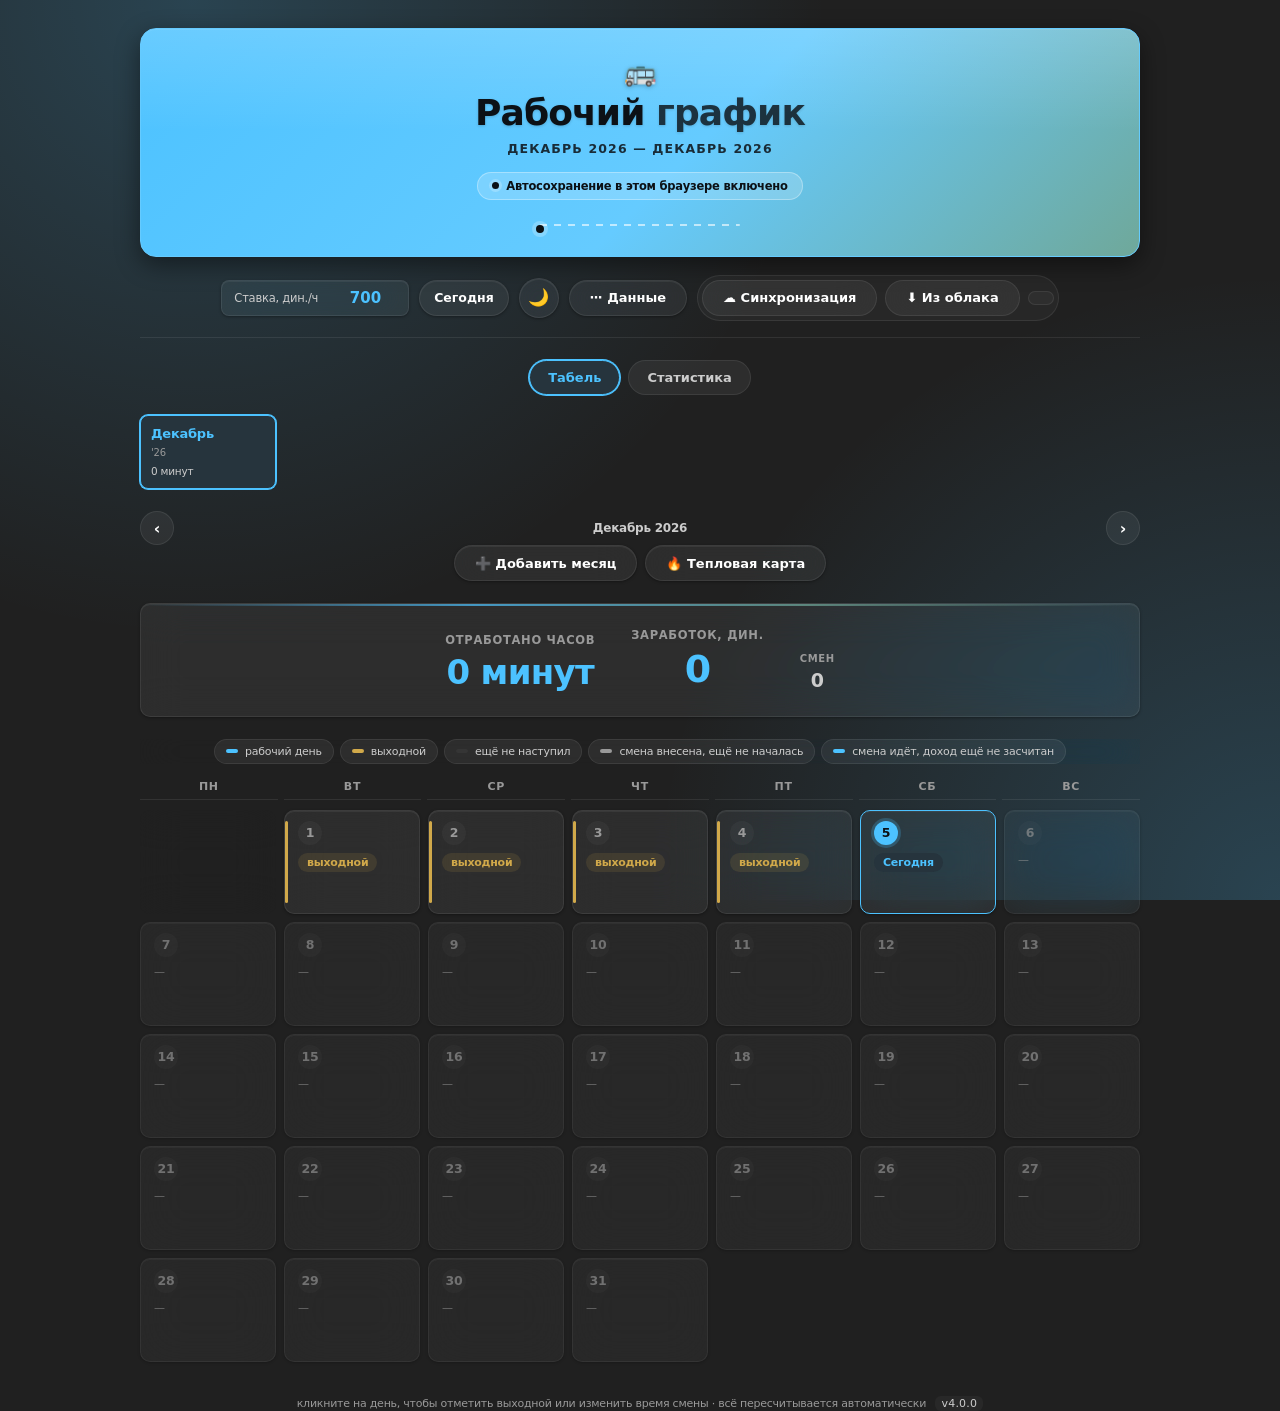
==== commit d92e50fd: "Финальные правки и релиз 4.0.0." ====
--- a/index.html
+++ b/index.html
@@ -5,12 +5,12 @@
 <meta name="viewport" content="width=device-width, initial-scale=1.0">
 <title>Рабочий график</title>
 <link rel="icon" type="image/svg+xml" href="data:image/svg+xml,%3Csvg%20xmlns%3D%22http%3A//www.w3.org/2000/svg%22%20viewBox%3D%220%200%2064%2064%22%3E%0A%3Cdefs%3E%0A%3ClinearGradient%20id%3D%22bg%22%20x1%3D%220%22%20y1%3D%220%22%20x2%3D%221%22%20y2%3D%221%22%3E%0A%3Cstop%20offset%3D%220%22%20stop-color%3D%22%232a2a2a%22/%3E%0A%3Cstop%20offset%3D%221%22%20stop-color%3D%22%231a1a1a%22/%3E%0A%3C/linearGradient%3E%0A%3C/defs%3E%0A%3Crect%20width%3D%2264%22%20height%3D%2264%22%20rx%3D%2214%22%20fill%3D%22url%28%23bg%29%22/%3E%0A%3Crect%20x%3D%229%22%20y%3D%2213%22%20width%3D%2230%22%20height%3D%2227%22%20rx%3D%225%22%20fill%3D%22%23ffffff%22/%3E%0A%3Crect%20x%3D%229%22%20y%3D%2213%22%20width%3D%2230%22%20height%3D%229%22%20rx%3D%225%22%20fill%3D%22%234cc2ff%22/%3E%0A%3Crect%20x%3D%229%22%20y%3D%2218%22%20width%3D%2230%22%20height%3D%224%22%20fill%3D%22%234cc2ff%22/%3E%0A%3Crect%20x%3D%2215%22%20y%3D%229%22%20width%3D%224%22%20height%3D%228%22%20rx%3D%222%22%20fill%3D%22%234cc2ff%22/%3E%0A%3Crect%20x%3D%2229%22%20y%3D%229%22%20width%3D%224%22%20height%3D%228%22%20rx%3D%222%22%20fill%3D%22%234cc2ff%22/%3E%0A%3Ccircle%20cx%3D%2215.5%22%20cy%3D%2229.5%22%20r%3D%222.4%22%20fill%3D%22%23c7d2d9%22/%3E%0A%3Ccircle%20cx%3D%2224%22%20cy%3D%2229.5%22%20r%3D%222.4%22%20fill%3D%22%23c7d2d9%22/%3E%0A%3Ccircle%20cx%3D%2215.5%22%20cy%3D%2236%22%20r%3D%222.4%22%20fill%3D%22%23c7d2d9%22/%3E%0A%3Ccircle%20cx%3D%2224%22%20cy%3D%2236%22%20r%3D%222.4%22%20fill%3D%22%23dfe7ea%22%20fill-opacity%3D%220.4%22/%3E%0A%3Ccircle%20cx%3D%2239%22%20cy%3D%2239%22%20r%3D%2216%22%20fill%3D%22%230f1a17%22/%3E%0A%3Ccircle%20cx%3D%2239%22%20cy%3D%2239%22%20r%3D%2213%22%20fill%3D%22%236fa89a%22/%3E%0A%3Cpath%20d%3D%22M39%2030.5v9l6.5%204.2%22%20stroke%3D%22%230f1a17%22%20stroke-width%3D%223.2%22%20stroke-linecap%3D%22round%22%20stroke-linejoin%3D%22round%22%20fill%3D%22none%22/%3E%0A%3Ccircle%20cx%3D%2239%22%20cy%3D%2239%22%20r%3D%221.8%22%20fill%3D%22%230f1a17%22/%3E%0A%3C/svg%3E">
-<!-- ВЕРСИЯ ПРИЛОЖЕНИЯ: 3.0.0
+<!-- ВЕРСИЯ ПРИЛОЖЕНИЯ: 4.0.0
      При каждом обновлении файлов на хостинге меняйте это число во всех
      ?v=... в этом файле И в js/config/app-version.js (проще всего запустить
      bump-version.ps1 — он сделает это сам). Без смены версии мобильный
      браузер может ещё долго показывать старую закешированную версию. -->
-<link rel="manifest" href="manifest.json?v=3.0.0">
+<link rel="manifest" href="manifest.json?v=4.0.0">
 <meta name="theme-color" content="#202020">
 <link rel="icon" type="image/png" sizes="192x192" href="icons/icon-192.png">
 <link rel="icon" type="image/png" sizes="512x512" href="icons/icon-512.png">
@@ -19,23 +19,23 @@
 <meta name="apple-mobile-web-app-capable" content="yes">
 <meta name="apple-mobile-web-app-status-bar-style" content="black-translucent">
 <meta name="apple-mobile-web-app-title" content="График">
-<link rel="stylesheet" href="css/00-tokens-and-reset.css?v=3.0.0">
-<link rel="stylesheet" href="css/01-header.css?v=3.0.0">
-<link rel="stylesheet" href="css/02-month-strip.css?v=3.0.0">
-<link rel="stylesheet" href="css/03-display-panel.css?v=3.0.0">
-<link rel="stylesheet" href="css/05-calendar-grid.css?v=3.0.0">
-<link rel="stylesheet" href="css/06-modal-and-controls.css?v=3.0.0">
-<link rel="stylesheet" href="css/07-day-photo.css?v=3.0.0">
-<link rel="stylesheet" href="css/08-responsive-early.css?v=3.0.0">
-<link rel="stylesheet" href="css/09-today-state-and-focus.css?v=3.0.0">
-<link rel="stylesheet" href="css/10-compare-cards.css?v=3.0.0">
-<link rel="stylesheet" href="css/11-native-press-effect.css?v=3.0.0">
-<link rel="stylesheet" href="css/12-focus-ring-and-action-menu.css?v=3.0.0">
-<link rel="stylesheet" href="css/13-today-button-and-month-nav.css?v=3.0.0">
-<link rel="stylesheet" href="css/14-quick-actions-and-sync-status.css?v=3.0.0">
-<link rel="stylesheet" href="css/15-responsive-late.css?v=3.0.0">
-<link rel="stylesheet" href="css/16-reduced-motion.css?v=3.0.0">
-<link rel="stylesheet" href="css/17-print-a4.css?v=3.0.0">
+<link rel="stylesheet" href="css/00-tokens-and-reset.css?v=4.0.0">
+<link rel="stylesheet" href="css/01-header.css?v=4.0.0">
+<link rel="stylesheet" href="css/02-month-strip.css?v=4.0.0">
+<link rel="stylesheet" href="css/03-display-panel.css?v=4.0.0">
+<link rel="stylesheet" href="css/05-calendar-grid.css?v=4.0.0">
+<link rel="stylesheet" href="css/06-modal-and-controls.css?v=4.0.0">
+<link rel="stylesheet" href="css/07-day-photo.css?v=4.0.0">
+<link rel="stylesheet" href="css/08-responsive-early.css?v=4.0.0">
+<link rel="stylesheet" href="css/09-today-state-and-focus.css?v=4.0.0">
+<link rel="stylesheet" href="css/10-compare-cards.css?v=4.0.0">
+<link rel="stylesheet" href="css/11-native-press-effect.css?v=4.0.0">
+<link rel="stylesheet" href="css/12-focus-ring-and-action-menu.css?v=4.0.0">
+<link rel="stylesheet" href="css/13-today-button-and-month-nav.css?v=4.0.0">
+<link rel="stylesheet" href="css/14-quick-actions-and-sync-status.css?v=4.0.0">
+<link rel="stylesheet" href="css/15-responsive-late.css?v=4.0.0">
+<link rel="stylesheet" href="css/16-reduced-motion.css?v=4.0.0">
+<link rel="stylesheet" href="css/17-print-a4.css?v=4.0.0">
 </head>
 <body>
 <div class="wrap">
@@ -67,6 +67,7 @@
             <div class="menu-sep"></div>
             <button id="printBtn" role="menuitem">🖨️ Печатный табель</button>
             <button id="backupBtn" role="menuitem">🛡️ Быстрый бэкап</button>
+            <button id="restoreBackupBtn" role="menuitem">🕐 Восстановить бэкап</button>
             <div class="menu-sep"></div>
             <button id="clearDataBtn" role="menuitem">🗑️ Очистить данные</button>
           </div>
@@ -251,6 +252,10 @@
       </div>
     </div>
     <div class="m-sub" style="margin-top:8px; opacity:.7;">⚠️ Если забудете пароль — данные с Диска будет не восстановить. Храните его отдельно (менеджер паролей, заметка).</div>
+    <label class="checkbox-row" style="display:flex; align-items:center; gap:8px; margin-top:10px; font-size:13px; cursor:pointer;">
+      <input type="checkbox" id="syncPassRememberInput" style="width:16px; height:16px; margin:0;">
+      <span>Запомнить пароль на этом устройстве (иначе спросим заново после закрытия вкладки)</span>
+    </label>
     <div class="modal-actions">
       <button class="btn btn-ghost" id="syncPassCancelBtn">Отмена</button>
       <button class="btn btn-primary" id="syncPassOkBtn">Продолжить</button>
@@ -259,138 +264,140 @@
 </div>
 
 
-<script src="js/utils/dollar-helper.js?v=3.0.0"></script>
-<script src="js/utils/load-script-once.js?v=3.0.0"></script>
-<script src="js/init/00-load-app-state.js?v=3.0.0"></script>
-<script src="js/data/sanitize-order.js?v=3.0.0"></script>
-<script src="js/init/01-app-state-variables.js?v=3.0.0"></script>
-<script src="js/data/persist-local-only.js?v=3.0.0"></script>
-<script src="js/data/persist.js?v=3.0.0"></script>
-<script src="js/config/app-version.js?v=3.0.0"></script>
-<script src="js/config/month-weekday-names.js?v=3.0.0"></script>
-<script src="js/utils/fmt-num.js?v=3.0.0"></script>
-<script src="js/utils/plural-ru.js?v=3.0.0"></script>
-<script src="js/utils/minutes-to-hm.js?v=3.0.0"></script>
-<script src="js/utils/time-to-min.js?v=3.0.0"></script>
-<script src="js/shift/compute-minutes.js?v=3.0.0"></script>
-<script src="js/utils/parse-date.js?v=3.0.0"></script>
-<script src="js/shift/shift-end-date-time.js?v=3.0.0"></script>
-<script src="js/shift/is-shift-pending.js?v=3.0.0"></script>
-<script src="js/shift/is-shift-not-started.js?v=3.0.0"></script>
-<script src="js/ui/led-anim-state.js?v=3.0.0"></script>
-<script src="js/ui/animate-raw.js?v=3.0.0"></script>
-<script src="js/ui/animate-number-led.js?v=3.0.0"></script>
-<script src="js/ui/animate-minutes-led.js?v=3.0.0"></script>
-<script src="js/shift/recompute-day.js?v=3.0.0"></script>
-<script src="js/shift/recompute-month.js?v=3.0.0"></script>
-<script src="js/shift/recompute-all.js?v=3.0.0"></script>
-<script src="js/init/02-initial-recompute-call.js?v=3.0.0"></script>
-<script src="js/data/sort-order-chronologically.js?v=3.0.0"></script>
-<script src="js/init/03-initial-sort-call.js?v=3.0.0"></script>
-<script src="js/utils/get-today-ym.js?v=3.0.0"></script>
-<script src="js/utils/is-today-key.js?v=3.0.0"></script>
-<script src="js/data/ensure-current-month-exists.js?v=3.0.0"></script>
-<script src="js/ui/tabs-bindings.js?v=3.0.0"></script>
-<script src="js/ui/switch-tab.js?v=3.0.0"></script>
-<script src="js/ui/update-header-sub.js?v=3.0.0"></script>
-<script src="js/heatmap/heatmap-toggle-bindings.js?v=3.0.0"></script>
-<script src="js/utils/hex-to-rgb.js?v=3.0.0"></script>
-<script src="js/utils/mix-rgb.js?v=3.0.0"></script>
-<script src="js/heatmap/warm-heat-color.js?v=3.0.0"></script>
-<script src="js/heatmap/apply-heatmap.js?v=3.0.0"></script>
-<script src="js/utils/css-var.js?v=3.0.0"></script>
-<script src="js/ui/apply-theme.js?v=3.0.0"></script>
-<script src="js/ui/theme-and-rate-bindings.js?v=3.0.0"></script>
-<script src="js/ui/month-button.js?v=3.0.0"></script>
-<script src="js/ui/render-months-strip.js?v=3.0.0"></script>
-<script src="js/calendar/render.js?v=3.0.0"></script>
-<script src="js/day-modal/day-modal-elements.js?v=3.0.0"></script>
-<script src="js/photo/day-photo-elements.js?v=3.0.0"></script>
-<script src="js/photo/compress-image-file.js?v=3.0.0"></script>
-<script src="js/photo/set-day-photo-preview.js?v=3.0.0"></script>
-<script src="js/photo/day-photo-input-bindings.js?v=3.0.0"></script>
-<script src="js/photo/open-photo-lightbox.js?v=3.0.0"></script>
-<script src="js/photo/day-photo-lightbox-bindings.js?v=3.0.0"></script>
-<script src="js/day-modal/open-modal.js?v=3.0.0"></script>
-<script src="js/day-modal/get-frequent-shift-times.js?v=3.0.0"></script>
-<script src="js/day-modal/render-recent-times.js?v=3.0.0"></script>
-<script src="js/day-modal/get-frequent-bus-routes.js?v=3.0.0"></script>
-<script src="js/day-modal/render-recent-bus-route.js?v=3.0.0"></script>
-<script src="js/day-modal/close-modal.js?v=3.0.0"></script>
-<script src="js/day-modal/update-preview.js?v=3.0.0"></script>
-<script src="js/day-modal/day-modal-basic-bindings.js?v=3.0.0"></script>
-<script src="js/ui/ensure-confetti-loaded.js?v=3.0.0"></script>
-<script src="js/day-modal/save-day-handler.js?v=3.0.0"></script>
-<script src="js/day-modal/add-month-open-bindings.js?v=3.0.0"></script>
-<script src="js/modals/promise-modal.js?v=3.0.0"></script>
-<script src="js/modals/confirm-modal.js?v=3.0.0"></script>
-<script src="js/modals/sync-pass-modal.js?v=3.0.0"></script>
-<script src="js/modals/global-modal-keyboard.js?v=3.0.0"></script>
-<script src="js/data/make-month-key.js?v=3.0.0"></script>
-<script src="js/data/build-empty-month.js?v=3.0.0"></script>
-<script src="js/day-modal/add-month-confirm-handler.js?v=3.0.0"></script>
-<script src="js/ui/show-toast.js?v=3.0.0"></script>
-<script src="js/data/save-json-file.js?v=3.0.0"></script>
-<script src="js/data/save-file-button-binding.js?v=3.0.0"></script>
-<script src="js/data/create-local-backup.js?v=3.0.0"></script>
-<script src="js/data/validate-loaded-data.js?v=3.0.0"></script>
-<script src="js/data/apply-loaded-json.js?v=3.0.0"></script>
-<script src="js/data/load-json-file.js?v=3.0.0"></script>
-<script src="js/data/load-file-button-bindings.js?v=3.0.0"></script>
-<script src="js/data/export-csv-handler.js?v=3.0.0"></script>
-<script src="js/data/clear-data-handler.js?v=3.0.0"></script>
-<script src="js/stats/iso-week-key.js?v=3.0.0"></script>
-<script src="js/stats/compute-stats.js?v=3.0.0"></script>
-<script src="js/stats/render-stat-cards.js?v=3.0.0"></script>
-<script src="js/stats/compute-month-comparisons.js?v=3.0.0"></script>
-<script src="js/stats/render-compare-cards.js?v=3.0.0"></script>
-<script src="js/charts/destroy-charts.js?v=3.0.0"></script>
-<script src="js/charts/chart-colors.js?v=3.0.0"></script>
-<script src="js/charts/base-options.js?v=3.0.0"></script>
-<script src="js/charts/money-label.js?v=3.0.0"></script>
-<script src="js/charts/hours-label.js?v=3.0.0"></script>
-<script src="js/charts/build-charts.js?v=3.0.0"></script>
-<script src="js/charts/ensure-chart-libs-loaded.js?v=3.0.0"></script>
-<script src="js/stats/build-stats.js?v=3.0.0"></script>
-<script src="js/cloud/00-cloud-state.js?v=3.0.0"></script>
-<script src="js/cloud/last-sync-time.js?v=3.0.0"></script>
-<script src="js/cloud/set-cloud-status.js?v=3.0.0"></script>
-<script src="js/cloud/describe-cloud-error.js?v=3.0.0"></script>
-<script src="js/cloud/b64-encode.js?v=3.0.0"></script>
-<script src="js/cloud/b64-decode.js?v=3.0.0"></script>
-<script src="js/cloud/derive-key.js?v=3.0.0"></script>
-<script src="js/cloud/encrypt-for-cloud.js?v=3.0.0"></script>
-<script src="js/cloud/decrypt-from-cloud.js?v=3.0.0"></script>
-<script src="js/cloud/ensure-token-client.js?v=3.0.0"></script>
-<script src="js/cloud/ensure-gis-loaded.js?v=3.0.0"></script>
-<script src="js/cloud/request-cloud-token.js?v=3.0.0"></script>
-<script src="js/cloud/drive-api-error.js?v=3.0.0"></script>
-<script src="js/cloud/drive-find-file.js?v=3.0.0"></script>
-<script src="js/cloud/drive-create-file.js?v=3.0.0"></script>
-<script src="js/cloud/drive-update-file.js?v=3.0.0"></script>
-<script src="js/cloud/drive-download-file.js?v=3.0.0"></script>
-<script src="js/cloud/pull-from-cloud.js?v=3.0.0"></script>
-<script src="js/cloud/push-to-cloud.js?v=3.0.0"></script>
-<script src="js/cloud/is-cloud-sync-active.js?v=3.0.0"></script>
-<script src="js/cloud/run-full-sync.js?v=3.0.0"></script>
-<script src="js/cloud/push-after-day-save.js?v=3.0.0"></script>
-<script src="js/cloud/connect-cloud-sync.js?v=3.0.0"></script>
-<script src="js/cloud/disconnect-cloud-sync.js?v=3.0.0"></script>
-<script src="js/cloud/cloud-buttons-bindings.js?v=3.0.0"></script>
-<script src="js/cloud/restore-from-cloud.js?v=3.0.0"></script>
-<script src="js/cloud/try-resume-cloud-sync.js?v=3.0.0"></script>
-<script src="js/init/bootstrap.js?v=3.0.0"></script>
-<script src="js/shift/pending-shift-watcher.js?v=3.0.0"></script>
-<script src="js/ui/data-menu-bindings.js?v=3.0.0"></script>
-<script src="js/ui/today-button-binding.js?v=3.0.0"></script>
-<script src="js/ui/move-month.js?v=3.0.0"></script>
-<script src="js/ui/render-wrap-month-label.js?v=3.0.0"></script>
-<script src="js/ui/keyboard-month-nav.js?v=3.0.0"></script>
-<script src="js/calendar/swipe-navigation.js?v=3.0.0"></script>
-<script src="js/print/print-month-handler.js?v=3.0.0"></script>
-<script src="js/data/backup-button-binding.js?v=3.0.0"></script>
-<script src="js/ui/backup-title-indicator.js?v=3.0.0"></script>
-<script src="js/ui/initial-month-nav-label.js?v=3.0.0"></script>
-<script src="js/init/register-service-worker.js?v=3.0.0"></script>
+<script src="js/utils/dollar-helper.js?v=4.0.0"></script>
+<script src="js/utils/load-script-once.js?v=4.0.0"></script>
+<script src="js/data/validate-loaded-data.js?v=4.0.0"></script>
+<script src="js/init/00-load-app-state.js?v=4.0.0"></script>
+<script src="js/data/sanitize-order.js?v=4.0.0"></script>
+<script src="js/init/01-app-state-variables.js?v=4.0.0"></script>
+<script src="js/data/persist-local-only.js?v=4.0.0"></script>
+<script src="js/data/persist.js?v=4.0.0"></script>
+<script src="js/config/app-version.js?v=4.0.0"></script>
+<script src="js/config/month-weekday-names.js?v=4.0.0"></script>
+<script src="js/utils/escape-html.js?v=4.0.0"></script>
+<script src="js/utils/fmt-num.js?v=4.0.0"></script>
+<script src="js/utils/plural-ru.js?v=4.0.0"></script>
+<script src="js/utils/minutes-to-hm.js?v=4.0.0"></script>
+<script src="js/utils/time-to-min.js?v=4.0.0"></script>
+<script src="js/shift/compute-minutes.js?v=4.0.0"></script>
+<script src="js/utils/parse-date.js?v=4.0.0"></script>
+<script src="js/shift/shift-end-date-time.js?v=4.0.0"></script>
+<script src="js/shift/is-shift-pending.js?v=4.0.0"></script>
+<script src="js/shift/is-shift-not-started.js?v=4.0.0"></script>
+<script src="js/ui/led-anim-state.js?v=4.0.0"></script>
+<script src="js/ui/animate-raw.js?v=4.0.0"></script>
+<script src="js/ui/animate-number-led.js?v=4.0.0"></script>
+<script src="js/ui/animate-minutes-led.js?v=4.0.0"></script>
+<script src="js/shift/recompute-day.js?v=4.0.0"></script>
+<script src="js/shift/recompute-month.js?v=4.0.0"></script>
+<script src="js/shift/recompute-all.js?v=4.0.0"></script>
+<script src="js/init/02-initial-recompute-call.js?v=4.0.0"></script>
+<script src="js/data/sort-order-chronologically.js?v=4.0.0"></script>
+<script src="js/init/03-initial-sort-call.js?v=4.0.0"></script>
+<script src="js/utils/get-today-ym.js?v=4.0.0"></script>
+<script src="js/utils/is-today-key.js?v=4.0.0"></script>
+<script src="js/data/ensure-current-month-exists.js?v=4.0.0"></script>
+<script src="js/ui/tabs-bindings.js?v=4.0.0"></script>
+<script src="js/ui/switch-tab.js?v=4.0.0"></script>
+<script src="js/ui/update-header-sub.js?v=4.0.0"></script>
+<script src="js/heatmap/heatmap-toggle-bindings.js?v=4.0.0"></script>
+<script src="js/utils/hex-to-rgb.js?v=4.0.0"></script>
+<script src="js/utils/mix-rgb.js?v=4.0.0"></script>
+<script src="js/heatmap/warm-heat-color.js?v=4.0.0"></script>
+<script src="js/heatmap/apply-heatmap.js?v=4.0.0"></script>
+<script src="js/utils/css-var.js?v=4.0.0"></script>
+<script src="js/ui/apply-theme.js?v=4.0.0"></script>
+<script src="js/ui/theme-and-rate-bindings.js?v=4.0.0"></script>
+<script src="js/ui/month-button.js?v=4.0.0"></script>
+<script src="js/ui/render-months-strip.js?v=4.0.0"></script>
+<script src="js/calendar/render.js?v=4.0.0"></script>
+<script src="js/day-modal/day-modal-elements.js?v=4.0.0"></script>
+<script src="js/photo/day-photo-elements.js?v=4.0.0"></script>
+<script src="js/photo/compress-image-file.js?v=4.0.0"></script>
+<script src="js/photo/set-day-photo-preview.js?v=4.0.0"></script>
+<script src="js/photo/day-photo-input-bindings.js?v=4.0.0"></script>
+<script src="js/photo/open-photo-lightbox.js?v=4.0.0"></script>
+<script src="js/photo/day-photo-lightbox-bindings.js?v=4.0.0"></script>
+<script src="js/day-modal/open-modal.js?v=4.0.0"></script>
+<script src="js/day-modal/get-frequent-shift-times.js?v=4.0.0"></script>
+<script src="js/day-modal/render-recent-times.js?v=4.0.0"></script>
+<script src="js/day-modal/get-frequent-bus-routes.js?v=4.0.0"></script>
+<script src="js/day-modal/render-recent-bus-route.js?v=4.0.0"></script>
+<script src="js/day-modal/close-modal.js?v=4.0.0"></script>
+<script src="js/day-modal/update-preview.js?v=4.0.0"></script>
+<script src="js/day-modal/day-modal-basic-bindings.js?v=4.0.0"></script>
+<script src="js/ui/ensure-confetti-loaded.js?v=4.0.0"></script>
+<script src="js/day-modal/save-day-handler.js?v=4.0.0"></script>
+<script src="js/day-modal/add-month-open-bindings.js?v=4.0.0"></script>
+<script src="js/modals/promise-modal.js?v=4.0.0"></script>
+<script src="js/modals/confirm-modal.js?v=4.0.0"></script>
+<script src="js/modals/sync-pass-modal.js?v=4.0.0"></script>
+<script src="js/modals/global-modal-keyboard.js?v=4.0.0"></script>
+<script src="js/data/make-month-key.js?v=4.0.0"></script>
+<script src="js/data/build-empty-month.js?v=4.0.0"></script>
+<script src="js/day-modal/add-month-confirm-handler.js?v=4.0.0"></script>
+<script src="js/ui/show-toast.js?v=4.0.0"></script>
+<script src="js/data/save-json-file.js?v=4.0.0"></script>
+<script src="js/data/save-file-button-binding.js?v=4.0.0"></script>
+<script src="js/data/create-local-backup.js?v=4.0.0"></script>
+<script src="js/data/apply-loaded-json.js?v=4.0.0"></script>
+<script src="js/data/load-json-file.js?v=4.0.0"></script>
+<script src="js/data/load-file-button-bindings.js?v=4.0.0"></script>
+<script src="js/data/export-csv-handler.js?v=4.0.0"></script>
+<script src="js/data/clear-data-handler.js?v=4.0.0"></script>
+<script src="js/stats/iso-week-key.js?v=4.0.0"></script>
+<script src="js/stats/compute-stats.js?v=4.0.0"></script>
+<script src="js/stats/render-stat-cards.js?v=4.0.0"></script>
+<script src="js/stats/compute-month-comparisons.js?v=4.0.0"></script>
+<script src="js/stats/render-compare-cards.js?v=4.0.0"></script>
+<script src="js/charts/destroy-charts.js?v=4.0.0"></script>
+<script src="js/charts/chart-colors.js?v=4.0.0"></script>
+<script src="js/charts/base-options.js?v=4.0.0"></script>
+<script src="js/charts/money-label.js?v=4.0.0"></script>
+<script src="js/charts/hours-label.js?v=4.0.0"></script>
+<script src="js/charts/build-charts.js?v=4.0.0"></script>
+<script src="js/charts/ensure-chart-libs-loaded.js?v=4.0.0"></script>
+<script src="js/stats/build-stats.js?v=4.0.0"></script>
+<script src="js/cloud/00-cloud-state.js?v=4.0.0"></script>
+<script src="js/cloud/last-sync-time.js?v=4.0.0"></script>
+<script src="js/cloud/set-cloud-status.js?v=4.0.0"></script>
+<script src="js/cloud/describe-cloud-error.js?v=4.0.0"></script>
+<script src="js/cloud/b64-encode.js?v=4.0.0"></script>
+<script src="js/cloud/b64-decode.js?v=4.0.0"></script>
+<script src="js/cloud/derive-key.js?v=4.0.0"></script>
+<script src="js/cloud/encrypt-for-cloud.js?v=4.0.0"></script>
+<script src="js/cloud/decrypt-from-cloud.js?v=4.0.0"></script>
+<script src="js/cloud/ensure-token-client.js?v=4.0.0"></script>
+<script src="js/cloud/ensure-gis-loaded.js?v=4.0.0"></script>
+<script src="js/cloud/request-cloud-token.js?v=4.0.0"></script>
+<script src="js/cloud/drive-api-error.js?v=4.0.0"></script>
+<script src="js/cloud/drive-find-file.js?v=4.0.0"></script>
+<script src="js/cloud/drive-create-file.js?v=4.0.0"></script>
+<script src="js/cloud/drive-update-file.js?v=4.0.0"></script>
+<script src="js/cloud/drive-download-file.js?v=4.0.0"></script>
+<script src="js/cloud/day-fingerprints.js?v=4.0.0"></script>
+<script src="js/cloud/pull-from-cloud.js?v=4.0.0"></script>
+<script src="js/cloud/push-to-cloud.js?v=4.0.0"></script>
+<script src="js/cloud/is-cloud-sync-active.js?v=4.0.0"></script>
+<script src="js/cloud/run-full-sync.js?v=4.0.0"></script>
+<script src="js/cloud/connect-cloud-sync.js?v=4.0.0"></script>
+<script src="js/cloud/disconnect-cloud-sync.js?v=4.0.0"></script>
+<script src="js/cloud/cloud-buttons-bindings.js?v=4.0.0"></script>
+<script src="js/cloud/restore-from-cloud.js?v=4.0.0"></script>
+<script src="js/cloud/try-resume-cloud-sync.js?v=4.0.0"></script>
+<script src="js/init/bootstrap.js?v=4.0.0"></script>
+<script src="js/shift/pending-shift-watcher.js?v=4.0.0"></script>
+<script src="js/ui/data-menu-bindings.js?v=4.0.0"></script>
+<script src="js/ui/today-button-binding.js?v=4.0.0"></script>
+<script src="js/ui/move-month.js?v=4.0.0"></script>
+<script src="js/ui/render-wrap-month-label.js?v=4.0.0"></script>
+<script src="js/ui/keyboard-month-nav.js?v=4.0.0"></script>
+<script src="js/calendar/swipe-navigation.js?v=4.0.0"></script>
+<script src="js/print/print-month-handler.js?v=4.0.0"></script>
+<script src="js/data/backup-button-binding.js?v=4.0.0"></script>
+<script src="js/data/restore-backup-button-binding.js?v=4.0.0"></script>
+<script src="js/ui/backup-title-indicator.js?v=4.0.0"></script>
+<script src="js/ui/initial-month-nav-label.js?v=4.0.0"></script>
+<script src="js/init/register-service-worker.js?v=4.0.0"></script>
 </body>
 </html>
--- a/css/06-modal-and-controls.css
+++ b/css/06-modal-and-controls.css
@@ -36,6 +36,11 @@
 @keyframes popin{ from{opacity:0; transform:translateY(6px);} to{opacity:1; transform:translateY(0);} }
 .modal h3{font-size:17px; font-weight:600; margin-bottom:2px;}
 .modal .m-sub{font-size:12px; color:var(--text-dim); margin-bottom:20px;}
+/* #confirmMessage — универсальная модалка подтверждения; иногда в неё
+   передают многострочный текст (например, список бэкапов на выбор) через
+   textContent. По умолчанию переносы строк в HTML схлопываются в пробел —
+   без pre-line такой текст превращался бы в нечитаемую сплошную строку. */
+#confirmMessage{ white-space: pre-line; }
 .switch-row{
   display:flex;
   justify-content:space-between;
@@ -144,8 +149,18 @@
 .modal-actions{display:flex; gap:10px;}
 .btn{
   flex:1;
-  height:36px;
-  padding:0 20px;
+  /* раньше height:36px было ЖЁСТКО фиксированным — часть подписей кнопок
+     подтверждения достаточно длинные ("Взять версию из облака", "Всё равно
+     заменить"), а модалка на телефоне узкая (кнопки делят ~280px на двоих);
+     если текст не помещался в одну строку, вторая строка обрезалась по
+     высоте кнопки. min-height позволяет кнопке вырасти, если текст перенёсся */
+  min-height:36px;
+  padding:8px 16px;
+  display:flex;
+  align-items:center;
+  justify-content:center;
+  text-align:center;
+  line-height:1.25;
   border-radius:var(--radius-pill);
   border:1px solid var(--border);
   font-size:13.5px;
--- a/css/14-quick-actions-and-sync-status.css
+++ b/css/14-quick-actions-and-sync-status.css
@@ -20,6 +20,26 @@
   font-size:11.5px;
   font-weight:500;
   color:var(--text-dim);
+  /* статус может быть длинным ("загружено из облака · смен: 167"), а раньше
+     ширина ничем не ограничивалась — на телефоне плашка вылезала за край
+     экрана. Теперь она не шире контейнера и переносится по словам */
+  max-width:100%;
+  min-width:0;
+  box-sizing:border-box;
+  text-align:left;
+  white-space:normal;
+  overflow-wrap:anywhere;
+  line-height:1.35;
+}
+/* сама группа кнопок синхронизации тоже не должна распирать страницу */
+.sync-group{
+  display:flex;
+  align-items:center;
+  justify-content:center;
+  flex-wrap:wrap;
+  gap:8px;
+  max-width:100%;
+  min-width:0;
 }
 /* цветная точка-индикатор перед текстом статуса — сразу видно состояние,
    не читая текст целиком (как индикаторы состояния в Win11) */
@@ -34,3 +54,19 @@
 .sync-status.ok::before{background:var(--teal); box-shadow:0 0 0 3px var(--accent-glow);}
 .sync-status.error{color:var(--negative); border-color:var(--negative);}
 .sync-status.error::before{background:var(--negative);}
+
+/* подпись версии приложения в подвале — нужна, чтобы на любом устройстве
+   (особенно на телефоне, где легко застрять на закешированной сборке)
+   было видно, какая версия реально открыта */
+.app-version{
+  display:inline-block;
+  margin-left:6px;
+  padding:1px 6px;
+  border-radius:6px;
+  background:var(--surface-2, rgba(255,255,255,0.06));
+  color:var(--text-dim);
+  font-size:11px;
+  font-variant-numeric:tabular-nums;
+  letter-spacing:.02em;
+  white-space:nowrap;
+}
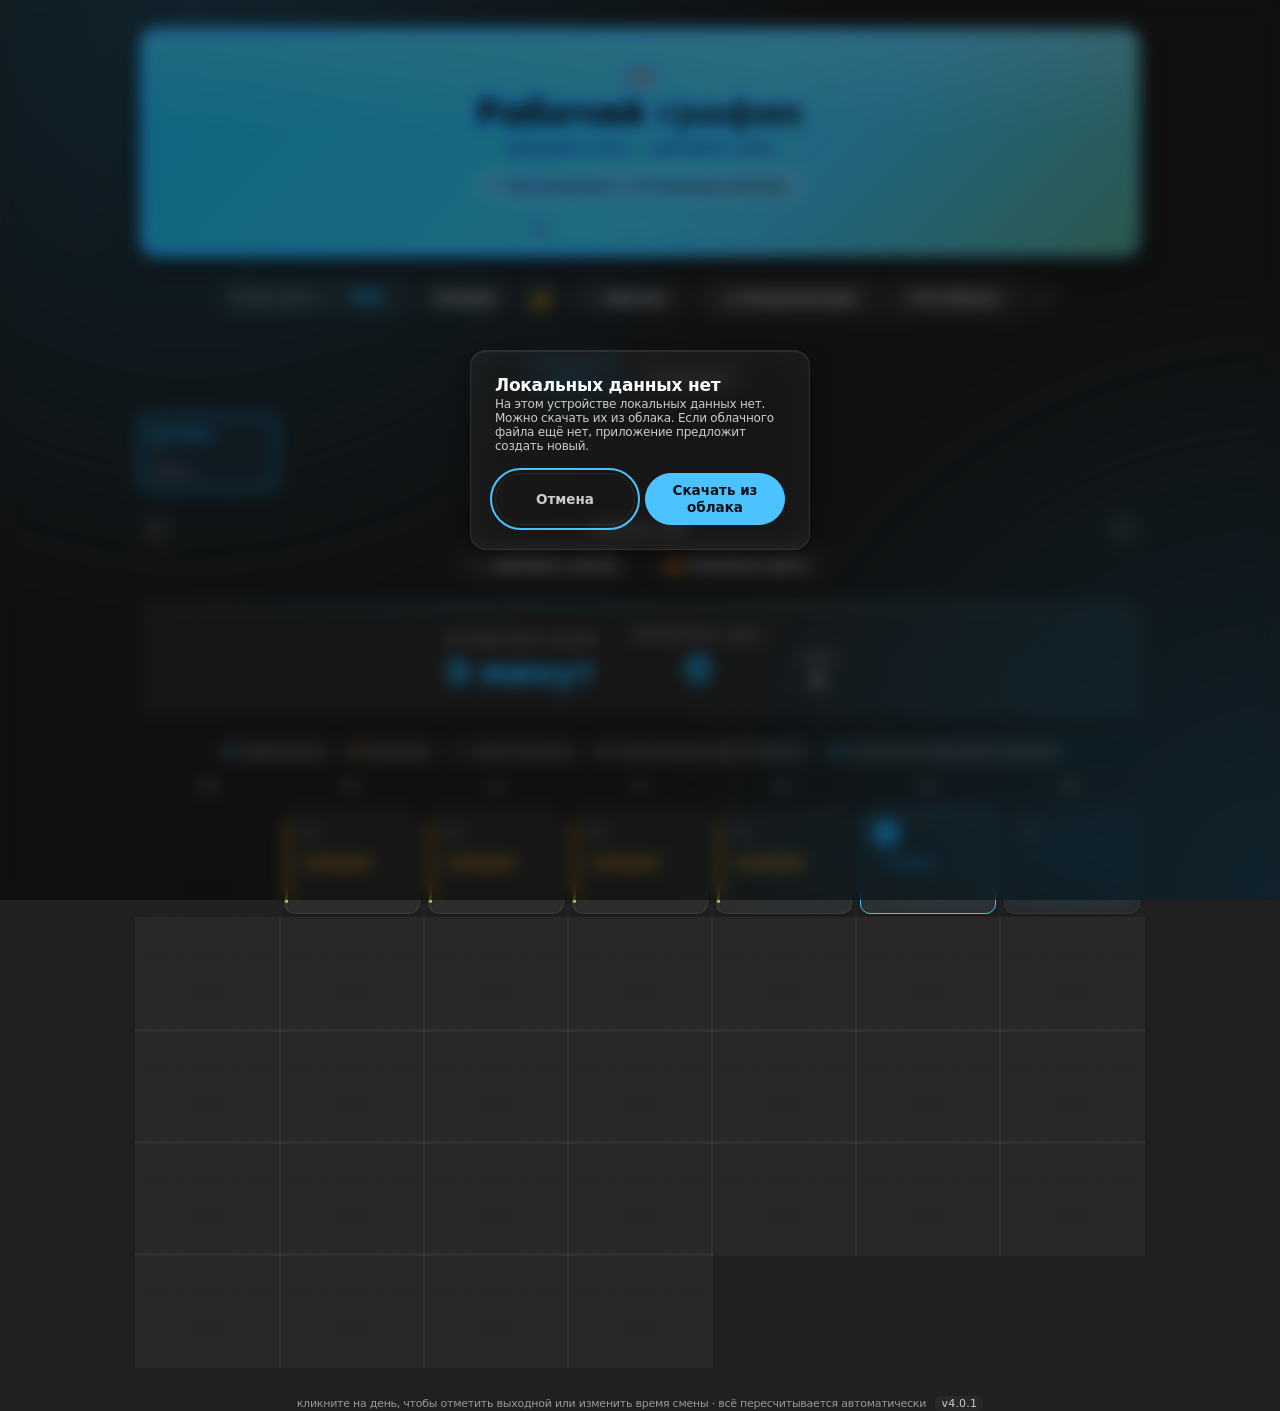
==== commit 7b588c40: "фиксы синхронизации" ====
--- a/index.html
+++ b/index.html
@@ -5,12 +5,12 @@
 <meta name="viewport" content="width=device-width, initial-scale=1.0">
 <title>Рабочий график</title>
 <link rel="icon" type="image/svg+xml" href="data:image/svg+xml,%3Csvg%20xmlns%3D%22http%3A//www.w3.org/2000/svg%22%20viewBox%3D%220%200%2064%2064%22%3E%0A%3Cdefs%3E%0A%3ClinearGradient%20id%3D%22bg%22%20x1%3D%220%22%20y1%3D%220%22%20x2%3D%221%22%20y2%3D%221%22%3E%0A%3Cstop%20offset%3D%220%22%20stop-color%3D%22%232a2a2a%22/%3E%0A%3Cstop%20offset%3D%221%22%20stop-color%3D%22%231a1a1a%22/%3E%0A%3C/linearGradient%3E%0A%3C/defs%3E%0A%3Crect%20width%3D%2264%22%20height%3D%2264%22%20rx%3D%2214%22%20fill%3D%22url%28%23bg%29%22/%3E%0A%3Crect%20x%3D%229%22%20y%3D%2213%22%20width%3D%2230%22%20height%3D%2227%22%20rx%3D%225%22%20fill%3D%22%23ffffff%22/%3E%0A%3Crect%20x%3D%229%22%20y%3D%2213%22%20width%3D%2230%22%20height%3D%229%22%20rx%3D%225%22%20fill%3D%22%234cc2ff%22/%3E%0A%3Crect%20x%3D%229%22%20y%3D%2218%22%20width%3D%2230%22%20height%3D%224%22%20fill%3D%22%234cc2ff%22/%3E%0A%3Crect%20x%3D%2215%22%20y%3D%229%22%20width%3D%224%22%20height%3D%228%22%20rx%3D%222%22%20fill%3D%22%234cc2ff%22/%3E%0A%3Crect%20x%3D%2229%22%20y%3D%229%22%20width%3D%224%22%20height%3D%228%22%20rx%3D%222%22%20fill%3D%22%234cc2ff%22/%3E%0A%3Ccircle%20cx%3D%2215.5%22%20cy%3D%2229.5%22%20r%3D%222.4%22%20fill%3D%22%23c7d2d9%22/%3E%0A%3Ccircle%20cx%3D%2224%22%20cy%3D%2229.5%22%20r%3D%222.4%22%20fill%3D%22%23c7d2d9%22/%3E%0A%3Ccircle%20cx%3D%2215.5%22%20cy%3D%2236%22%20r%3D%222.4%22%20fill%3D%22%23c7d2d9%22/%3E%0A%3Ccircle%20cx%3D%2224%22%20cy%3D%2236%22%20r%3D%222.4%22%20fill%3D%22%23dfe7ea%22%20fill-opacity%3D%220.4%22/%3E%0A%3Ccircle%20cx%3D%2239%22%20cy%3D%2239%22%20r%3D%2216%22%20fill%3D%22%230f1a17%22/%3E%0A%3Ccircle%20cx%3D%2239%22%20cy%3D%2239%22%20r%3D%2213%22%20fill%3D%22%236fa89a%22/%3E%0A%3Cpath%20d%3D%22M39%2030.5v9l6.5%204.2%22%20stroke%3D%22%230f1a17%22%20stroke-width%3D%223.2%22%20stroke-linecap%3D%22round%22%20stroke-linejoin%3D%22round%22%20fill%3D%22none%22/%3E%0A%3Ccircle%20cx%3D%2239%22%20cy%3D%2239%22%20r%3D%221.8%22%20fill%3D%22%230f1a17%22/%3E%0A%3C/svg%3E">
-<!-- ВЕРСИЯ ПРИЛОЖЕНИЯ: 4.0.0
+<!-- ВЕРСИЯ ПРИЛОЖЕНИЯ: 4.0.1
      При каждом обновлении файлов на хостинге меняйте это число во всех
      ?v=... в этом файле И в js/config/app-version.js (проще всего запустить
      bump-version.ps1 — он сделает это сам). Без смены версии мобильный
      браузер может ещё долго показывать старую закешированную версию. -->
-<link rel="manifest" href="manifest.json?v=4.0.0">
+<link rel="manifest" href="manifest.json?v=4.0.1">
 <meta name="theme-color" content="#202020">
 <link rel="icon" type="image/png" sizes="192x192" href="icons/icon-192.png">
 <link rel="icon" type="image/png" sizes="512x512" href="icons/icon-512.png">
@@ -19,23 +19,23 @@
 <meta name="apple-mobile-web-app-capable" content="yes">
 <meta name="apple-mobile-web-app-status-bar-style" content="black-translucent">
 <meta name="apple-mobile-web-app-title" content="График">
-<link rel="stylesheet" href="css/00-tokens-and-reset.css?v=4.0.0">
-<link rel="stylesheet" href="css/01-header.css?v=4.0.0">
-<link rel="stylesheet" href="css/02-month-strip.css?v=4.0.0">
-<link rel="stylesheet" href="css/03-display-panel.css?v=4.0.0">
-<link rel="stylesheet" href="css/05-calendar-grid.css?v=4.0.0">
-<link rel="stylesheet" href="css/06-modal-and-controls.css?v=4.0.0">
-<link rel="stylesheet" href="css/07-day-photo.css?v=4.0.0">
-<link rel="stylesheet" href="css/08-responsive-early.css?v=4.0.0">
-<link rel="stylesheet" href="css/09-today-state-and-focus.css?v=4.0.0">
-<link rel="stylesheet" href="css/10-compare-cards.css?v=4.0.0">
-<link rel="stylesheet" href="css/11-native-press-effect.css?v=4.0.0">
-<link rel="stylesheet" href="css/12-focus-ring-and-action-menu.css?v=4.0.0">
-<link rel="stylesheet" href="css/13-today-button-and-month-nav.css?v=4.0.0">
-<link rel="stylesheet" href="css/14-quick-actions-and-sync-status.css?v=4.0.0">
-<link rel="stylesheet" href="css/15-responsive-late.css?v=4.0.0">
-<link rel="stylesheet" href="css/16-reduced-motion.css?v=4.0.0">
-<link rel="stylesheet" href="css/17-print-a4.css?v=4.0.0">
+<link rel="stylesheet" href="css/00-tokens-and-reset.css?v=4.0.1">
+<link rel="stylesheet" href="css/01-header.css?v=4.0.1">
+<link rel="stylesheet" href="css/02-month-strip.css?v=4.0.1">
+<link rel="stylesheet" href="css/03-display-panel.css?v=4.0.1">
+<link rel="stylesheet" href="css/05-calendar-grid.css?v=4.0.1">
+<link rel="stylesheet" href="css/06-modal-and-controls.css?v=4.0.1">
+<link rel="stylesheet" href="css/07-day-photo.css?v=4.0.1">
+<link rel="stylesheet" href="css/08-responsive-early.css?v=4.0.1">
+<link rel="stylesheet" href="css/09-today-state-and-focus.css?v=4.0.1">
+<link rel="stylesheet" href="css/10-compare-cards.css?v=4.0.1">
+<link rel="stylesheet" href="css/11-native-press-effect.css?v=4.0.1">
+<link rel="stylesheet" href="css/12-focus-ring-and-action-menu.css?v=4.0.1">
+<link rel="stylesheet" href="css/13-today-button-and-month-nav.css?v=4.0.1">
+<link rel="stylesheet" href="css/14-quick-actions-and-sync-status.css?v=4.0.1">
+<link rel="stylesheet" href="css/15-responsive-late.css?v=4.0.1">
+<link rel="stylesheet" href="css/16-reduced-motion.css?v=4.0.1">
+<link rel="stylesheet" href="css/17-print-a4.css?v=4.0.1">
 </head>
 <body>
 <div class="wrap">
@@ -252,10 +252,6 @@
       </div>
     </div>
     <div class="m-sub" style="margin-top:8px; opacity:.7;">⚠️ Если забудете пароль — данные с Диска будет не восстановить. Храните его отдельно (менеджер паролей, заметка).</div>
-    <label class="checkbox-row" style="display:flex; align-items:center; gap:8px; margin-top:10px; font-size:13px; cursor:pointer;">
-      <input type="checkbox" id="syncPassRememberInput" style="width:16px; height:16px; margin:0;">
-      <span>Запомнить пароль на этом устройстве (иначе спросим заново после закрытия вкладки)</span>
-    </label>
     <div class="modal-actions">
       <button class="btn btn-ghost" id="syncPassCancelBtn">Отмена</button>
       <button class="btn btn-primary" id="syncPassOkBtn">Продолжить</button>
@@ -264,140 +260,142 @@
 </div>
 
 
-<script src="js/utils/dollar-helper.js?v=4.0.0"></script>
-<script src="js/utils/load-script-once.js?v=4.0.0"></script>
-<script src="js/data/validate-loaded-data.js?v=4.0.0"></script>
-<script src="js/init/00-load-app-state.js?v=4.0.0"></script>
-<script src="js/data/sanitize-order.js?v=4.0.0"></script>
-<script src="js/init/01-app-state-variables.js?v=4.0.0"></script>
-<script src="js/data/persist-local-only.js?v=4.0.0"></script>
-<script src="js/data/persist.js?v=4.0.0"></script>
-<script src="js/config/app-version.js?v=4.0.0"></script>
-<script src="js/config/month-weekday-names.js?v=4.0.0"></script>
-<script src="js/utils/escape-html.js?v=4.0.0"></script>
-<script src="js/utils/fmt-num.js?v=4.0.0"></script>
-<script src="js/utils/plural-ru.js?v=4.0.0"></script>
-<script src="js/utils/minutes-to-hm.js?v=4.0.0"></script>
-<script src="js/utils/time-to-min.js?v=4.0.0"></script>
-<script src="js/shift/compute-minutes.js?v=4.0.0"></script>
-<script src="js/utils/parse-date.js?v=4.0.0"></script>
-<script src="js/shift/shift-end-date-time.js?v=4.0.0"></script>
-<script src="js/shift/is-shift-pending.js?v=4.0.0"></script>
-<script src="js/shift/is-shift-not-started.js?v=4.0.0"></script>
-<script src="js/ui/led-anim-state.js?v=4.0.0"></script>
-<script src="js/ui/animate-raw.js?v=4.0.0"></script>
-<script src="js/ui/animate-number-led.js?v=4.0.0"></script>
-<script src="js/ui/animate-minutes-led.js?v=4.0.0"></script>
-<script src="js/shift/recompute-day.js?v=4.0.0"></script>
-<script src="js/shift/recompute-month.js?v=4.0.0"></script>
-<script src="js/shift/recompute-all.js?v=4.0.0"></script>
-<script src="js/init/02-initial-recompute-call.js?v=4.0.0"></script>
-<script src="js/data/sort-order-chronologically.js?v=4.0.0"></script>
-<script src="js/init/03-initial-sort-call.js?v=4.0.0"></script>
-<script src="js/utils/get-today-ym.js?v=4.0.0"></script>
-<script src="js/utils/is-today-key.js?v=4.0.0"></script>
-<script src="js/data/ensure-current-month-exists.js?v=4.0.0"></script>
-<script src="js/ui/tabs-bindings.js?v=4.0.0"></script>
-<script src="js/ui/switch-tab.js?v=4.0.0"></script>
-<script src="js/ui/update-header-sub.js?v=4.0.0"></script>
-<script src="js/heatmap/heatmap-toggle-bindings.js?v=4.0.0"></script>
-<script src="js/utils/hex-to-rgb.js?v=4.0.0"></script>
-<script src="js/utils/mix-rgb.js?v=4.0.0"></script>
-<script src="js/heatmap/warm-heat-color.js?v=4.0.0"></script>
-<script src="js/heatmap/apply-heatmap.js?v=4.0.0"></script>
-<script src="js/utils/css-var.js?v=4.0.0"></script>
-<script src="js/ui/apply-theme.js?v=4.0.0"></script>
-<script src="js/ui/theme-and-rate-bindings.js?v=4.0.0"></script>
-<script src="js/ui/month-button.js?v=4.0.0"></script>
-<script src="js/ui/render-months-strip.js?v=4.0.0"></script>
-<script src="js/calendar/render.js?v=4.0.0"></script>
-<script src="js/day-modal/day-modal-elements.js?v=4.0.0"></script>
-<script src="js/photo/day-photo-elements.js?v=4.0.0"></script>
-<script src="js/photo/compress-image-file.js?v=4.0.0"></script>
-<script src="js/photo/set-day-photo-preview.js?v=4.0.0"></script>
-<script src="js/photo/day-photo-input-bindings.js?v=4.0.0"></script>
-<script src="js/photo/open-photo-lightbox.js?v=4.0.0"></script>
-<script src="js/photo/day-photo-lightbox-bindings.js?v=4.0.0"></script>
-<script src="js/day-modal/open-modal.js?v=4.0.0"></script>
-<script src="js/day-modal/get-frequent-shift-times.js?v=4.0.0"></script>
-<script src="js/day-modal/render-recent-times.js?v=4.0.0"></script>
-<script src="js/day-modal/get-frequent-bus-routes.js?v=4.0.0"></script>
-<script src="js/day-modal/render-recent-bus-route.js?v=4.0.0"></script>
-<script src="js/day-modal/close-modal.js?v=4.0.0"></script>
-<script src="js/day-modal/update-preview.js?v=4.0.0"></script>
-<script src="js/day-modal/day-modal-basic-bindings.js?v=4.0.0"></script>
-<script src="js/ui/ensure-confetti-loaded.js?v=4.0.0"></script>
-<script src="js/day-modal/save-day-handler.js?v=4.0.0"></script>
-<script src="js/day-modal/add-month-open-bindings.js?v=4.0.0"></script>
-<script src="js/modals/promise-modal.js?v=4.0.0"></script>
-<script src="js/modals/confirm-modal.js?v=4.0.0"></script>
-<script src="js/modals/sync-pass-modal.js?v=4.0.0"></script>
-<script src="js/modals/global-modal-keyboard.js?v=4.0.0"></script>
-<script src="js/data/make-month-key.js?v=4.0.0"></script>
-<script src="js/data/build-empty-month.js?v=4.0.0"></script>
-<script src="js/day-modal/add-month-confirm-handler.js?v=4.0.0"></script>
-<script src="js/ui/show-toast.js?v=4.0.0"></script>
-<script src="js/data/save-json-file.js?v=4.0.0"></script>
-<script src="js/data/save-file-button-binding.js?v=4.0.0"></script>
-<script src="js/data/create-local-backup.js?v=4.0.0"></script>
-<script src="js/data/apply-loaded-json.js?v=4.0.0"></script>
-<script src="js/data/load-json-file.js?v=4.0.0"></script>
-<script src="js/data/load-file-button-bindings.js?v=4.0.0"></script>
-<script src="js/data/export-csv-handler.js?v=4.0.0"></script>
-<script src="js/data/clear-data-handler.js?v=4.0.0"></script>
-<script src="js/stats/iso-week-key.js?v=4.0.0"></script>
-<script src="js/stats/compute-stats.js?v=4.0.0"></script>
-<script src="js/stats/render-stat-cards.js?v=4.0.0"></script>
-<script src="js/stats/compute-month-comparisons.js?v=4.0.0"></script>
-<script src="js/stats/render-compare-cards.js?v=4.0.0"></script>
-<script src="js/charts/destroy-charts.js?v=4.0.0"></script>
-<script src="js/charts/chart-colors.js?v=4.0.0"></script>
-<script src="js/charts/base-options.js?v=4.0.0"></script>
-<script src="js/charts/money-label.js?v=4.0.0"></script>
-<script src="js/charts/hours-label.js?v=4.0.0"></script>
-<script src="js/charts/build-charts.js?v=4.0.0"></script>
-<script src="js/charts/ensure-chart-libs-loaded.js?v=4.0.0"></script>
-<script src="js/stats/build-stats.js?v=4.0.0"></script>
-<script src="js/cloud/00-cloud-state.js?v=4.0.0"></script>
-<script src="js/cloud/last-sync-time.js?v=4.0.0"></script>
-<script src="js/cloud/set-cloud-status.js?v=4.0.0"></script>
-<script src="js/cloud/describe-cloud-error.js?v=4.0.0"></script>
-<script src="js/cloud/b64-encode.js?v=4.0.0"></script>
-<script src="js/cloud/b64-decode.js?v=4.0.0"></script>
-<script src="js/cloud/derive-key.js?v=4.0.0"></script>
-<script src="js/cloud/encrypt-for-cloud.js?v=4.0.0"></script>
-<script src="js/cloud/decrypt-from-cloud.js?v=4.0.0"></script>
-<script src="js/cloud/ensure-token-client.js?v=4.0.0"></script>
-<script src="js/cloud/ensure-gis-loaded.js?v=4.0.0"></script>
-<script src="js/cloud/request-cloud-token.js?v=4.0.0"></script>
-<script src="js/cloud/drive-api-error.js?v=4.0.0"></script>
-<script src="js/cloud/drive-find-file.js?v=4.0.0"></script>
-<script src="js/cloud/drive-create-file.js?v=4.0.0"></script>
-<script src="js/cloud/drive-update-file.js?v=4.0.0"></script>
-<script src="js/cloud/drive-download-file.js?v=4.0.0"></script>
-<script src="js/cloud/day-fingerprints.js?v=4.0.0"></script>
-<script src="js/cloud/pull-from-cloud.js?v=4.0.0"></script>
-<script src="js/cloud/push-to-cloud.js?v=4.0.0"></script>
-<script src="js/cloud/is-cloud-sync-active.js?v=4.0.0"></script>
-<script src="js/cloud/run-full-sync.js?v=4.0.0"></script>
-<script src="js/cloud/connect-cloud-sync.js?v=4.0.0"></script>
-<script src="js/cloud/disconnect-cloud-sync.js?v=4.0.0"></script>
-<script src="js/cloud/cloud-buttons-bindings.js?v=4.0.0"></script>
-<script src="js/cloud/restore-from-cloud.js?v=4.0.0"></script>
-<script src="js/cloud/try-resume-cloud-sync.js?v=4.0.0"></script>
-<script src="js/init/bootstrap.js?v=4.0.0"></script>
-<script src="js/shift/pending-shift-watcher.js?v=4.0.0"></script>
-<script src="js/ui/data-menu-bindings.js?v=4.0.0"></script>
-<script src="js/ui/today-button-binding.js?v=4.0.0"></script>
-<script src="js/ui/move-month.js?v=4.0.0"></script>
-<script src="js/ui/render-wrap-month-label.js?v=4.0.0"></script>
-<script src="js/ui/keyboard-month-nav.js?v=4.0.0"></script>
-<script src="js/calendar/swipe-navigation.js?v=4.0.0"></script>
-<script src="js/print/print-month-handler.js?v=4.0.0"></script>
-<script src="js/data/backup-button-binding.js?v=4.0.0"></script>
-<script src="js/data/restore-backup-button-binding.js?v=4.0.0"></script>
-<script src="js/ui/backup-title-indicator.js?v=4.0.0"></script>
-<script src="js/ui/initial-month-nav-label.js?v=4.0.0"></script>
-<script src="js/init/register-service-worker.js?v=4.0.0"></script>
+<script src="js/utils/dollar-helper.js?v=4.0.1"></script>
+<script src="js/utils/load-script-once.js?v=4.0.1"></script>
+<script src="js/data/validate-loaded-data.js?v=4.0.1"></script>
+<script src="js/init/00-load-app-state.js?v=4.0.1"></script>
+<script src="js/data/sanitize-order.js?v=4.0.1"></script>
+<script src="js/init/01-app-state-variables.js?v=4.0.1"></script>
+<script src="js/data/persist-local-only.js?v=4.0.1"></script>
+<script src="js/data/persist.js?v=4.0.1"></script>
+<script src="js/config/app-version.js?v=4.0.1"></script>
+<script src="js/config/month-weekday-names.js?v=4.0.1"></script>
+<script src="js/utils/escape-html.js?v=4.0.1"></script>
+<script src="js/utils/fmt-num.js?v=4.0.1"></script>
+<script src="js/utils/plural-ru.js?v=4.0.1"></script>
+<script src="js/utils/minutes-to-hm.js?v=4.0.1"></script>
+<script src="js/utils/time-to-min.js?v=4.0.1"></script>
+<script src="js/shift/compute-minutes.js?v=4.0.1"></script>
+<script src="js/utils/parse-date.js?v=4.0.1"></script>
+<script src="js/shift/shift-end-date-time.js?v=4.0.1"></script>
+<script src="js/shift/is-shift-pending.js?v=4.0.1"></script>
+<script src="js/shift/is-shift-not-started.js?v=4.0.1"></script>
+<script src="js/ui/led-anim-state.js?v=4.0.1"></script>
+<script src="js/ui/animate-raw.js?v=4.0.1"></script>
+<script src="js/ui/animate-number-led.js?v=4.0.1"></script>
+<script src="js/ui/animate-minutes-led.js?v=4.0.1"></script>
+<script src="js/shift/recompute-day.js?v=4.0.1"></script>
+<script src="js/shift/recompute-month.js?v=4.0.1"></script>
+<script src="js/shift/recompute-all.js?v=4.0.1"></script>
+<script src="js/init/02-initial-recompute-call.js?v=4.0.1"></script>
+<script src="js/data/sort-order-chronologically.js?v=4.0.1"></script>
+<script src="js/init/03-initial-sort-call.js?v=4.0.1"></script>
+<script src="js/utils/get-today-ym.js?v=4.0.1"></script>
+<script src="js/utils/is-today-key.js?v=4.0.1"></script>
+<script src="js/data/ensure-current-month-exists.js?v=4.0.1"></script>
+<script src="js/ui/tabs-bindings.js?v=4.0.1"></script>
+<script src="js/ui/switch-tab.js?v=4.0.1"></script>
+<script src="js/ui/update-header-sub.js?v=4.0.1"></script>
+<script src="js/heatmap/heatmap-toggle-bindings.js?v=4.0.1"></script>
+<script src="js/utils/hex-to-rgb.js?v=4.0.1"></script>
+<script src="js/utils/mix-rgb.js?v=4.0.1"></script>
+<script src="js/heatmap/warm-heat-color.js?v=4.0.1"></script>
+<script src="js/heatmap/apply-heatmap.js?v=4.0.1"></script>
+<script src="js/utils/css-var.js?v=4.0.1"></script>
+<script src="js/ui/apply-theme.js?v=4.0.1"></script>
+<script src="js/ui/theme-and-rate-bindings.js?v=4.0.1"></script>
+<script src="js/ui/month-button.js?v=4.0.1"></script>
+<script src="js/ui/render-months-strip.js?v=4.0.1"></script>
+<script src="js/calendar/render.js?v=4.0.1"></script>
+<script src="js/day-modal/day-modal-elements.js?v=4.0.1"></script>
+<script src="js/photo/day-photo-elements.js?v=4.0.1"></script>
+<script src="js/photo/compress-image-file.js?v=4.0.1"></script>
+<script src="js/photo/set-day-photo-preview.js?v=4.0.1"></script>
+<script src="js/photo/day-photo-input-bindings.js?v=4.0.1"></script>
+<script src="js/photo/open-photo-lightbox.js?v=4.0.1"></script>
+<script src="js/photo/day-photo-lightbox-bindings.js?v=4.0.1"></script>
+<script src="js/day-modal/open-modal.js?v=4.0.1"></script>
+<script src="js/day-modal/get-frequent-shift-times.js?v=4.0.1"></script>
+<script src="js/day-modal/render-recent-times.js?v=4.0.1"></script>
+<script src="js/day-modal/get-frequent-bus-routes.js?v=4.0.1"></script>
+<script src="js/day-modal/render-recent-bus-route.js?v=4.0.1"></script>
+<script src="js/day-modal/close-modal.js?v=4.0.1"></script>
+<script src="js/day-modal/update-preview.js?v=4.0.1"></script>
+<script src="js/day-modal/day-modal-basic-bindings.js?v=4.0.1"></script>
+<script src="js/ui/ensure-confetti-loaded.js?v=4.0.1"></script>
+<script src="js/day-modal/save-day-handler.js?v=4.0.1"></script>
+<script src="js/day-modal/add-month-open-bindings.js?v=4.0.1"></script>
+<script src="js/modals/promise-modal.js?v=4.0.1"></script>
+<script src="js/modals/confirm-modal.js?v=4.0.1"></script>
+<script src="js/modals/sync-pass-modal.js?v=4.0.1"></script>
+<script src="js/modals/global-modal-keyboard.js?v=4.0.1"></script>
+<script src="js/data/make-month-key.js?v=4.0.1"></script>
+<script src="js/data/build-empty-month.js?v=4.0.1"></script>
+<script src="js/day-modal/add-month-confirm-handler.js?v=4.0.1"></script>
+<script src="js/ui/show-toast.js?v=4.0.1"></script>
+<script src="js/data/save-json-file.js?v=4.0.1"></script>
+<script src="js/data/save-file-button-binding.js?v=4.0.1"></script>
+<script src="js/data/create-local-backup.js?v=4.0.1"></script>
+<script src="js/data/apply-loaded-json.js?v=4.0.1"></script>
+<script src="js/data/load-json-file.js?v=4.0.1"></script>
+<script src="js/data/load-file-button-bindings.js?v=4.0.1"></script>
+<script src="js/data/export-csv-handler.js?v=4.0.1"></script>
+<script src="js/data/clear-data-handler.js?v=4.0.1"></script>
+<script src="js/stats/iso-week-key.js?v=4.0.1"></script>
+<script src="js/stats/compute-stats.js?v=4.0.1"></script>
+<script src="js/stats/render-stat-cards.js?v=4.0.1"></script>
+<script src="js/stats/compute-month-comparisons.js?v=4.0.1"></script>
+<script src="js/stats/render-compare-cards.js?v=4.0.1"></script>
+<script src="js/charts/destroy-charts.js?v=4.0.1"></script>
+<script src="js/charts/chart-colors.js?v=4.0.1"></script>
+<script src="js/charts/base-options.js?v=4.0.1"></script>
+<script src="js/charts/money-label.js?v=4.0.1"></script>
+<script src="js/charts/hours-label.js?v=4.0.1"></script>
+<script src="js/charts/build-charts.js?v=4.0.1"></script>
+<script src="js/charts/ensure-chart-libs-loaded.js?v=4.0.1"></script>
+<script src="js/stats/build-stats.js?v=4.0.1"></script>
+<script src="js/cloud/00-cloud-state.js?v=4.0.1"></script>
+<script src="js/cloud/last-sync-time.js?v=4.0.1"></script>
+<script src="js/cloud/set-cloud-status.js?v=4.0.1"></script>
+<script src="js/cloud/describe-cloud-error.js?v=4.0.1"></script>
+<script src="js/cloud/b64-encode.js?v=4.0.1"></script>
+<script src="js/cloud/b64-decode.js?v=4.0.1"></script>
+<script src="js/cloud/derive-key.js?v=4.0.1"></script>
+<script src="js/cloud/encrypt-for-cloud.js?v=4.0.1"></script>
+<script src="js/cloud/decrypt-from-cloud.js?v=4.0.1"></script>
+<script src="js/cloud/ensure-token-client.js?v=4.0.1"></script>
+<script src="js/cloud/ensure-gis-loaded.js?v=4.0.1"></script>
+<script src="js/cloud/request-cloud-token.js?v=4.0.1"></script>
+<script src="js/cloud/drive-api-error.js?v=4.0.1"></script>
+<script src="js/cloud/drive-find-file.js?v=4.0.1"></script>
+<script src="js/cloud/drive-create-file.js?v=4.0.1"></script>
+<script src="js/cloud/drive-update-file.js?v=4.0.1"></script>
+<script src="js/cloud/drive-download-file.js?v=4.0.1"></script>
+<script src="js/cloud/day-fingerprints.js?v=4.0.1"></script>
+<script src="js/cloud/pull-from-cloud.js?v=4.0.1"></script>
+<script src="js/cloud/push-to-cloud.js?v=4.0.1"></script>
+<script src="js/cloud/is-cloud-sync-active.js?v=4.0.1"></script>
+<script src="js/cloud/run-full-sync.js?v=4.0.1"></script>
+<script src="js/cloud/connect-cloud-sync.js?v=4.0.1"></script>
+<script src="js/cloud/disconnect-cloud-sync.js?v=4.0.1"></script>
+<script src="js/cloud/cloud-buttons-bindings.js?v=4.0.1"></script>
+<script src="js/cloud/restore-from-cloud.js?v=4.0.1"></script>
+<script src="js/cloud/try-resume-cloud-sync.js?v=4.0.1"></script>
+<script src="js/cloud/initial-local-state.js?v=4.0.1"></script>
+<script src="js/modals/sync-conflict-modal.js?v=4.0.1"></script>
+<script src="js/init/bootstrap.js?v=4.0.1"></script>
+<script src="js/shift/pending-shift-watcher.js?v=4.0.1"></script>
+<script src="js/ui/data-menu-bindings.js?v=4.0.1"></script>
+<script src="js/ui/today-button-binding.js?v=4.0.1"></script>
+<script src="js/ui/move-month.js?v=4.0.1"></script>
+<script src="js/ui/render-wrap-month-label.js?v=4.0.1"></script>
+<script src="js/ui/keyboard-month-nav.js?v=4.0.1"></script>
+<script src="js/calendar/swipe-navigation.js?v=4.0.1"></script>
+<script src="js/print/print-month-handler.js?v=4.0.1"></script>
+<script src="js/data/backup-button-binding.js?v=4.0.1"></script>
+<script src="js/data/restore-backup-button-binding.js?v=4.0.1"></script>
+<script src="js/ui/backup-title-indicator.js?v=4.0.1"></script>
+<script src="js/ui/initial-month-nav-label.js?v=4.0.1"></script>
+<script src="js/init/register-service-worker.js?v=4.0.1"></script>
 </body>
 </html>
--- a/css/06-modal-and-controls.css
+++ b/css/06-modal-and-controls.css
@@ -175,3 +175,19 @@
 .btn-ghost{background:transparent; color:var(--text-dim);}
 .btn-ghost:hover{background:var(--surface-2);}
 .btn-sm{flex:0 0 auto; height:30px; padding:0 12px; font-size:12.5px;}
+
+
+.sync-conflict-modal{max-width:620px;}
+.sync-conflict-list{display:flex; flex-direction:column; gap:10px; margin-bottom:18px;}
+.sync-conflict-item{border:1px solid var(--border); border-radius:12px; padding:10px; background:var(--surface-2);}
+.sync-conflict-date{font-weight:700; font-size:13px; margin-bottom:8px;}
+.sync-conflict-cols{display:grid; grid-template-columns:1fr 1fr; gap:8px;}
+.sync-conflict-label{font-size:10px; color:var(--text-faint); text-transform:uppercase; letter-spacing:.04em; margin-bottom:3px;}
+.sync-conflict-value{font-size:12px; line-height:1.4; color:var(--text);}
+.sync-conflict-choice{display:flex; gap:8px; margin-top:9px;}
+.sync-conflict-choice .btn{min-height:32px; padding:6px 9px; font-size:12px;}
+.sync-choice.selected{border-color:var(--accent); box-shadow:0 0 0 1px var(--accent); background:var(--accent-dim);}
+@media (max-width:560px){
+  .sync-conflict-cols{grid-template-columns:1fr;}
+  .sync-conflict-choice{flex-direction:column;}
+}
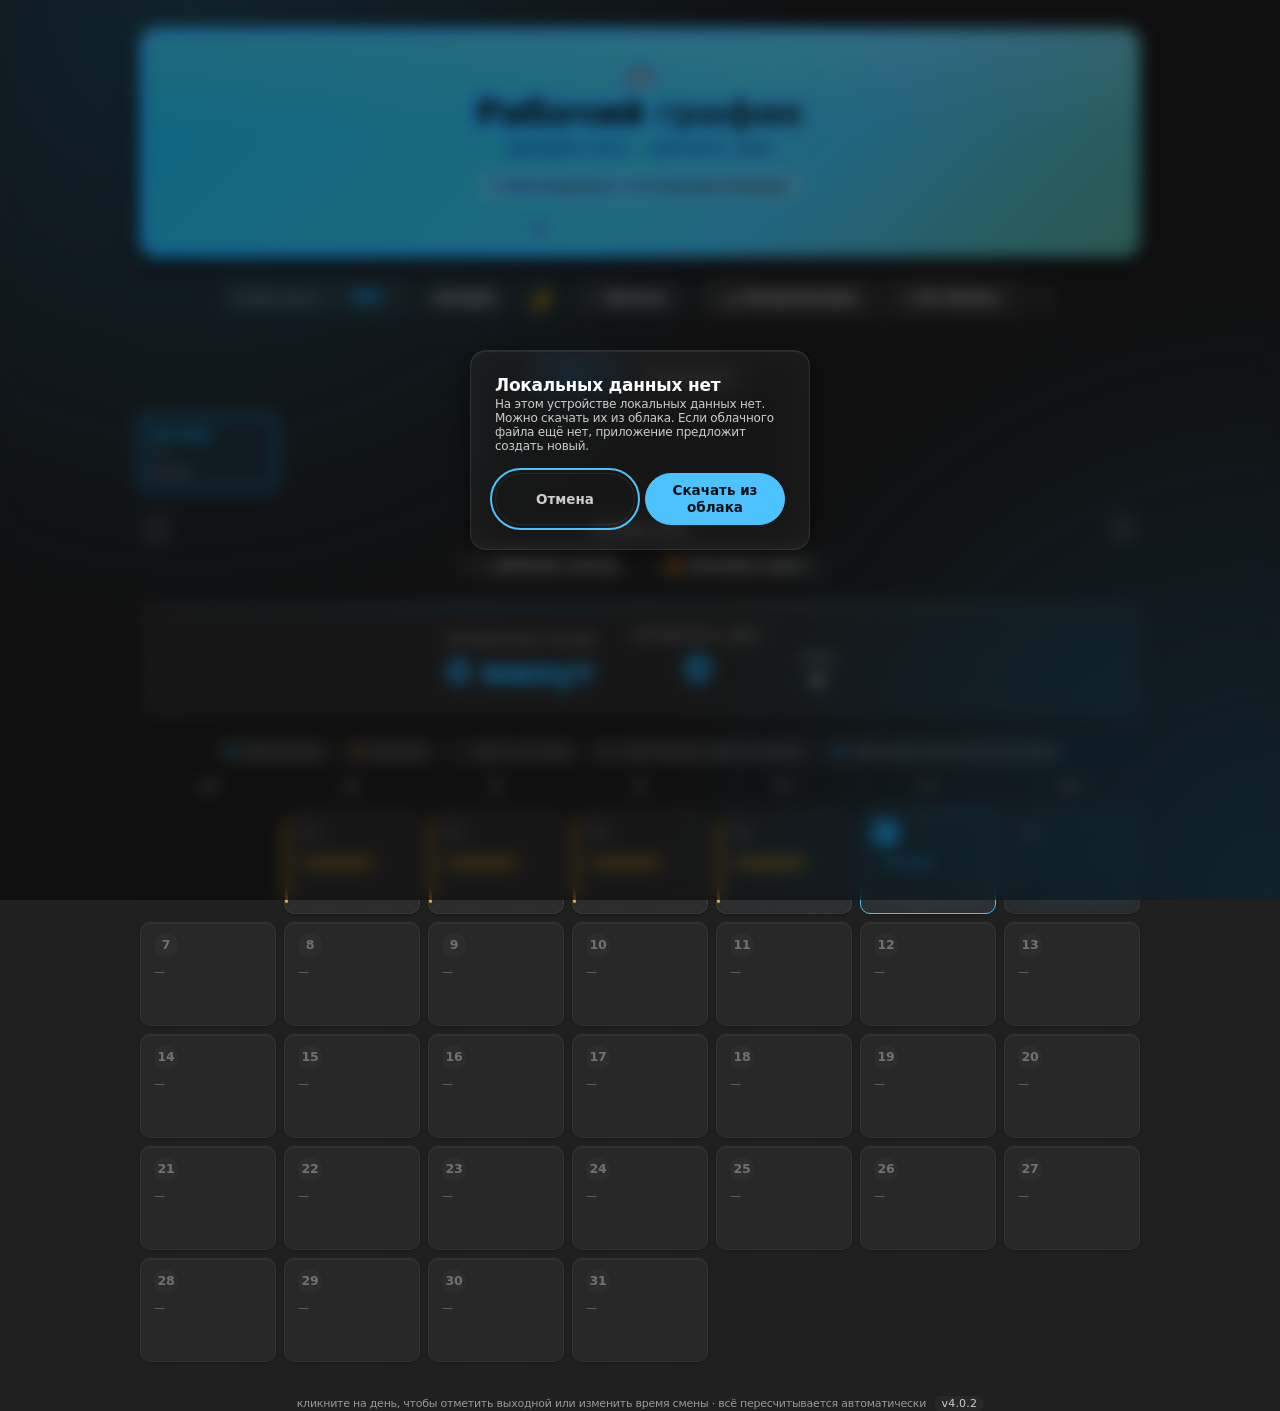
==== commit 157fe504: "12" ====
--- a/index.html
+++ b/index.html
@@ -5,12 +5,12 @@
 <meta name="viewport" content="width=device-width, initial-scale=1.0">
 <title>Рабочий график</title>
 <link rel="icon" type="image/svg+xml" href="data:image/svg+xml,%3Csvg%20xmlns%3D%22http%3A//www.w3.org/2000/svg%22%20viewBox%3D%220%200%2064%2064%22%3E%0A%3Cdefs%3E%0A%3ClinearGradient%20id%3D%22bg%22%20x1%3D%220%22%20y1%3D%220%22%20x2%3D%221%22%20y2%3D%221%22%3E%0A%3Cstop%20offset%3D%220%22%20stop-color%3D%22%232a2a2a%22/%3E%0A%3Cstop%20offset%3D%221%22%20stop-color%3D%22%231a1a1a%22/%3E%0A%3C/linearGradient%3E%0A%3C/defs%3E%0A%3Crect%20width%3D%2264%22%20height%3D%2264%22%20rx%3D%2214%22%20fill%3D%22url%28%23bg%29%22/%3E%0A%3Crect%20x%3D%229%22%20y%3D%2213%22%20width%3D%2230%22%20height%3D%2227%22%20rx%3D%225%22%20fill%3D%22%23ffffff%22/%3E%0A%3Crect%20x%3D%229%22%20y%3D%2213%22%20width%3D%2230%22%20height%3D%229%22%20rx%3D%225%22%20fill%3D%22%234cc2ff%22/%3E%0A%3Crect%20x%3D%229%22%20y%3D%2218%22%20width%3D%2230%22%20height%3D%224%22%20fill%3D%22%234cc2ff%22/%3E%0A%3Crect%20x%3D%2215%22%20y%3D%229%22%20width%3D%224%22%20height%3D%228%22%20rx%3D%222%22%20fill%3D%22%234cc2ff%22/%3E%0A%3Crect%20x%3D%2229%22%20y%3D%229%22%20width%3D%224%22%20height%3D%228%22%20rx%3D%222%22%20fill%3D%22%234cc2ff%22/%3E%0A%3Ccircle%20cx%3D%2215.5%22%20cy%3D%2229.5%22%20r%3D%222.4%22%20fill%3D%22%23c7d2d9%22/%3E%0A%3Ccircle%20cx%3D%2224%22%20cy%3D%2229.5%22%20r%3D%222.4%22%20fill%3D%22%23c7d2d9%22/%3E%0A%3Ccircle%20cx%3D%2215.5%22%20cy%3D%2236%22%20r%3D%222.4%22%20fill%3D%22%23c7d2d9%22/%3E%0A%3Ccircle%20cx%3D%2224%22%20cy%3D%2236%22%20r%3D%222.4%22%20fill%3D%22%23dfe7ea%22%20fill-opacity%3D%220.4%22/%3E%0A%3Ccircle%20cx%3D%2239%22%20cy%3D%2239%22%20r%3D%2216%22%20fill%3D%22%230f1a17%22/%3E%0A%3Ccircle%20cx%3D%2239%22%20cy%3D%2239%22%20r%3D%2213%22%20fill%3D%22%236fa89a%22/%3E%0A%3Cpath%20d%3D%22M39%2030.5v9l6.5%204.2%22%20stroke%3D%22%230f1a17%22%20stroke-width%3D%223.2%22%20stroke-linecap%3D%22round%22%20stroke-linejoin%3D%22round%22%20fill%3D%22none%22/%3E%0A%3Ccircle%20cx%3D%2239%22%20cy%3D%2239%22%20r%3D%221.8%22%20fill%3D%22%230f1a17%22/%3E%0A%3C/svg%3E">
-<!-- ВЕРСИЯ ПРИЛОЖЕНИЯ: 4.0.1
+<!-- ВЕРСИЯ ПРИЛОЖЕНИЯ: 4.0.2
      При каждом обновлении файлов на хостинге меняйте это число во всех
      ?v=... в этом файле И в js/config/app-version.js (проще всего запустить
      bump-version.ps1 — он сделает это сам). Без смены версии мобильный
      браузер может ещё долго показывать старую закешированную версию. -->
-<link rel="manifest" href="manifest.json?v=4.0.1">
+<link rel="manifest" href="manifest.json?v=4.0.2">
 <meta name="theme-color" content="#202020">
 <link rel="icon" type="image/png" sizes="192x192" href="icons/icon-192.png">
 <link rel="icon" type="image/png" sizes="512x512" href="icons/icon-512.png">
@@ -19,23 +19,23 @@
 <meta name="apple-mobile-web-app-capable" content="yes">
 <meta name="apple-mobile-web-app-status-bar-style" content="black-translucent">
 <meta name="apple-mobile-web-app-title" content="График">
-<link rel="stylesheet" href="css/00-tokens-and-reset.css?v=4.0.1">
-<link rel="stylesheet" href="css/01-header.css?v=4.0.1">
-<link rel="stylesheet" href="css/02-month-strip.css?v=4.0.1">
-<link rel="stylesheet" href="css/03-display-panel.css?v=4.0.1">
-<link rel="stylesheet" href="css/05-calendar-grid.css?v=4.0.1">
-<link rel="stylesheet" href="css/06-modal-and-controls.css?v=4.0.1">
-<link rel="stylesheet" href="css/07-day-photo.css?v=4.0.1">
-<link rel="stylesheet" href="css/08-responsive-early.css?v=4.0.1">
-<link rel="stylesheet" href="css/09-today-state-and-focus.css?v=4.0.1">
-<link rel="stylesheet" href="css/10-compare-cards.css?v=4.0.1">
-<link rel="stylesheet" href="css/11-native-press-effect.css?v=4.0.1">
-<link rel="stylesheet" href="css/12-focus-ring-and-action-menu.css?v=4.0.1">
-<link rel="stylesheet" href="css/13-today-button-and-month-nav.css?v=4.0.1">
-<link rel="stylesheet" href="css/14-quick-actions-and-sync-status.css?v=4.0.1">
-<link rel="stylesheet" href="css/15-responsive-late.css?v=4.0.1">
-<link rel="stylesheet" href="css/16-reduced-motion.css?v=4.0.1">
-<link rel="stylesheet" href="css/17-print-a4.css?v=4.0.1">
+<link rel="stylesheet" href="css/00-tokens-and-reset.css?v=4.0.2">
+<link rel="stylesheet" href="css/01-header.css?v=4.0.2">
+<link rel="stylesheet" href="css/02-month-strip.css?v=4.0.2">
+<link rel="stylesheet" href="css/03-display-panel.css?v=4.0.2">
+<link rel="stylesheet" href="css/05-calendar-grid.css?v=4.0.2">
+<link rel="stylesheet" href="css/06-modal-and-controls.css?v=4.0.2">
+<link rel="stylesheet" href="css/07-day-photo.css?v=4.0.2">
+<link rel="stylesheet" href="css/08-responsive-early.css?v=4.0.2">
+<link rel="stylesheet" href="css/09-today-state-and-focus.css?v=4.0.2">
+<link rel="stylesheet" href="css/10-compare-cards.css?v=4.0.2">
+<link rel="stylesheet" href="css/11-native-press-effect.css?v=4.0.2">
+<link rel="stylesheet" href="css/12-focus-ring-and-action-menu.css?v=4.0.2">
+<link rel="stylesheet" href="css/13-today-button-and-month-nav.css?v=4.0.2">
+<link rel="stylesheet" href="css/14-quick-actions-and-sync-status.css?v=4.0.2">
+<link rel="stylesheet" href="css/15-responsive-late.css?v=4.0.2">
+<link rel="stylesheet" href="css/16-reduced-motion.css?v=4.0.2">
+<link rel="stylesheet" href="css/17-print-a4.css?v=4.0.2">
 </head>
 <body>
 <div class="wrap">
@@ -260,142 +260,142 @@
 </div>
 
 
-<script src="js/utils/dollar-helper.js?v=4.0.1"></script>
-<script src="js/utils/load-script-once.js?v=4.0.1"></script>
-<script src="js/data/validate-loaded-data.js?v=4.0.1"></script>
-<script src="js/init/00-load-app-state.js?v=4.0.1"></script>
-<script src="js/data/sanitize-order.js?v=4.0.1"></script>
-<script src="js/init/01-app-state-variables.js?v=4.0.1"></script>
-<script src="js/data/persist-local-only.js?v=4.0.1"></script>
-<script src="js/data/persist.js?v=4.0.1"></script>
-<script src="js/config/app-version.js?v=4.0.1"></script>
-<script src="js/config/month-weekday-names.js?v=4.0.1"></script>
-<script src="js/utils/escape-html.js?v=4.0.1"></script>
-<script src="js/utils/fmt-num.js?v=4.0.1"></script>
-<script src="js/utils/plural-ru.js?v=4.0.1"></script>
-<script src="js/utils/minutes-to-hm.js?v=4.0.1"></script>
-<script src="js/utils/time-to-min.js?v=4.0.1"></script>
-<script src="js/shift/compute-minutes.js?v=4.0.1"></script>
-<script src="js/utils/parse-date.js?v=4.0.1"></script>
-<script src="js/shift/shift-end-date-time.js?v=4.0.1"></script>
-<script src="js/shift/is-shift-pending.js?v=4.0.1"></script>
-<script src="js/shift/is-shift-not-started.js?v=4.0.1"></script>
-<script src="js/ui/led-anim-state.js?v=4.0.1"></script>
-<script src="js/ui/animate-raw.js?v=4.0.1"></script>
-<script src="js/ui/animate-number-led.js?v=4.0.1"></script>
-<script src="js/ui/animate-minutes-led.js?v=4.0.1"></script>
-<script src="js/shift/recompute-day.js?v=4.0.1"></script>
-<script src="js/shift/recompute-month.js?v=4.0.1"></script>
-<script src="js/shift/recompute-all.js?v=4.0.1"></script>
-<script src="js/init/02-initial-recompute-call.js?v=4.0.1"></script>
-<script src="js/data/sort-order-chronologically.js?v=4.0.1"></script>
-<script src="js/init/03-initial-sort-call.js?v=4.0.1"></script>
-<script src="js/utils/get-today-ym.js?v=4.0.1"></script>
-<script src="js/utils/is-today-key.js?v=4.0.1"></script>
-<script src="js/data/ensure-current-month-exists.js?v=4.0.1"></script>
-<script src="js/ui/tabs-bindings.js?v=4.0.1"></script>
-<script src="js/ui/switch-tab.js?v=4.0.1"></script>
-<script src="js/ui/update-header-sub.js?v=4.0.1"></script>
-<script src="js/heatmap/heatmap-toggle-bindings.js?v=4.0.1"></script>
-<script src="js/utils/hex-to-rgb.js?v=4.0.1"></script>
-<script src="js/utils/mix-rgb.js?v=4.0.1"></script>
-<script src="js/heatmap/warm-heat-color.js?v=4.0.1"></script>
-<script src="js/heatmap/apply-heatmap.js?v=4.0.1"></script>
-<script src="js/utils/css-var.js?v=4.0.1"></script>
-<script src="js/ui/apply-theme.js?v=4.0.1"></script>
-<script src="js/ui/theme-and-rate-bindings.js?v=4.0.1"></script>
-<script src="js/ui/month-button.js?v=4.0.1"></script>
-<script src="js/ui/render-months-strip.js?v=4.0.1"></script>
-<script src="js/calendar/render.js?v=4.0.1"></script>
-<script src="js/day-modal/day-modal-elements.js?v=4.0.1"></script>
-<script src="js/photo/day-photo-elements.js?v=4.0.1"></script>
-<script src="js/photo/compress-image-file.js?v=4.0.1"></script>
-<script src="js/photo/set-day-photo-preview.js?v=4.0.1"></script>
-<script src="js/photo/day-photo-input-bindings.js?v=4.0.1"></script>
-<script src="js/photo/open-photo-lightbox.js?v=4.0.1"></script>
-<script src="js/photo/day-photo-lightbox-bindings.js?v=4.0.1"></script>
-<script src="js/day-modal/open-modal.js?v=4.0.1"></script>
-<script src="js/day-modal/get-frequent-shift-times.js?v=4.0.1"></script>
-<script src="js/day-modal/render-recent-times.js?v=4.0.1"></script>
-<script src="js/day-modal/get-frequent-bus-routes.js?v=4.0.1"></script>
-<script src="js/day-modal/render-recent-bus-route.js?v=4.0.1"></script>
-<script src="js/day-modal/close-modal.js?v=4.0.1"></script>
-<script src="js/day-modal/update-preview.js?v=4.0.1"></script>
-<script src="js/day-modal/day-modal-basic-bindings.js?v=4.0.1"></script>
-<script src="js/ui/ensure-confetti-loaded.js?v=4.0.1"></script>
-<script src="js/day-modal/save-day-handler.js?v=4.0.1"></script>
-<script src="js/day-modal/add-month-open-bindings.js?v=4.0.1"></script>
-<script src="js/modals/promise-modal.js?v=4.0.1"></script>
-<script src="js/modals/confirm-modal.js?v=4.0.1"></script>
-<script src="js/modals/sync-pass-modal.js?v=4.0.1"></script>
-<script src="js/modals/global-modal-keyboard.js?v=4.0.1"></script>
-<script src="js/data/make-month-key.js?v=4.0.1"></script>
-<script src="js/data/build-empty-month.js?v=4.0.1"></script>
-<script src="js/day-modal/add-month-confirm-handler.js?v=4.0.1"></script>
-<script src="js/ui/show-toast.js?v=4.0.1"></script>
-<script src="js/data/save-json-file.js?v=4.0.1"></script>
-<script src="js/data/save-file-button-binding.js?v=4.0.1"></script>
-<script src="js/data/create-local-backup.js?v=4.0.1"></script>
-<script src="js/data/apply-loaded-json.js?v=4.0.1"></script>
-<script src="js/data/load-json-file.js?v=4.0.1"></script>
-<script src="js/data/load-file-button-bindings.js?v=4.0.1"></script>
-<script src="js/data/export-csv-handler.js?v=4.0.1"></script>
-<script src="js/data/clear-data-handler.js?v=4.0.1"></script>
-<script src="js/stats/iso-week-key.js?v=4.0.1"></script>
-<script src="js/stats/compute-stats.js?v=4.0.1"></script>
-<script src="js/stats/render-stat-cards.js?v=4.0.1"></script>
-<script src="js/stats/compute-month-comparisons.js?v=4.0.1"></script>
-<script src="js/stats/render-compare-cards.js?v=4.0.1"></script>
-<script src="js/charts/destroy-charts.js?v=4.0.1"></script>
-<script src="js/charts/chart-colors.js?v=4.0.1"></script>
-<script src="js/charts/base-options.js?v=4.0.1"></script>
-<script src="js/charts/money-label.js?v=4.0.1"></script>
-<script src="js/charts/hours-label.js?v=4.0.1"></script>
-<script src="js/charts/build-charts.js?v=4.0.1"></script>
-<script src="js/charts/ensure-chart-libs-loaded.js?v=4.0.1"></script>
-<script src="js/stats/build-stats.js?v=4.0.1"></script>
-<script src="js/cloud/00-cloud-state.js?v=4.0.1"></script>
-<script src="js/cloud/last-sync-time.js?v=4.0.1"></script>
-<script src="js/cloud/set-cloud-status.js?v=4.0.1"></script>
-<script src="js/cloud/describe-cloud-error.js?v=4.0.1"></script>
-<script src="js/cloud/b64-encode.js?v=4.0.1"></script>
-<script src="js/cloud/b64-decode.js?v=4.0.1"></script>
-<script src="js/cloud/derive-key.js?v=4.0.1"></script>
-<script src="js/cloud/encrypt-for-cloud.js?v=4.0.1"></script>
-<script src="js/cloud/decrypt-from-cloud.js?v=4.0.1"></script>
-<script src="js/cloud/ensure-token-client.js?v=4.0.1"></script>
-<script src="js/cloud/ensure-gis-loaded.js?v=4.0.1"></script>
-<script src="js/cloud/request-cloud-token.js?v=4.0.1"></script>
-<script src="js/cloud/drive-api-error.js?v=4.0.1"></script>
-<script src="js/cloud/drive-find-file.js?v=4.0.1"></script>
-<script src="js/cloud/drive-create-file.js?v=4.0.1"></script>
-<script src="js/cloud/drive-update-file.js?v=4.0.1"></script>
-<script src="js/cloud/drive-download-file.js?v=4.0.1"></script>
-<script src="js/cloud/day-fingerprints.js?v=4.0.1"></script>
-<script src="js/cloud/pull-from-cloud.js?v=4.0.1"></script>
-<script src="js/cloud/push-to-cloud.js?v=4.0.1"></script>
-<script src="js/cloud/is-cloud-sync-active.js?v=4.0.1"></script>
-<script src="js/cloud/run-full-sync.js?v=4.0.1"></script>
-<script src="js/cloud/connect-cloud-sync.js?v=4.0.1"></script>
-<script src="js/cloud/disconnect-cloud-sync.js?v=4.0.1"></script>
-<script src="js/cloud/cloud-buttons-bindings.js?v=4.0.1"></script>
-<script src="js/cloud/restore-from-cloud.js?v=4.0.1"></script>
-<script src="js/cloud/try-resume-cloud-sync.js?v=4.0.1"></script>
-<script src="js/cloud/initial-local-state.js?v=4.0.1"></script>
-<script src="js/modals/sync-conflict-modal.js?v=4.0.1"></script>
-<script src="js/init/bootstrap.js?v=4.0.1"></script>
-<script src="js/shift/pending-shift-watcher.js?v=4.0.1"></script>
-<script src="js/ui/data-menu-bindings.js?v=4.0.1"></script>
-<script src="js/ui/today-button-binding.js?v=4.0.1"></script>
-<script src="js/ui/move-month.js?v=4.0.1"></script>
-<script src="js/ui/render-wrap-month-label.js?v=4.0.1"></script>
-<script src="js/ui/keyboard-month-nav.js?v=4.0.1"></script>
-<script src="js/calendar/swipe-navigation.js?v=4.0.1"></script>
-<script src="js/print/print-month-handler.js?v=4.0.1"></script>
-<script src="js/data/backup-button-binding.js?v=4.0.1"></script>
-<script src="js/data/restore-backup-button-binding.js?v=4.0.1"></script>
-<script src="js/ui/backup-title-indicator.js?v=4.0.1"></script>
-<script src="js/ui/initial-month-nav-label.js?v=4.0.1"></script>
-<script src="js/init/register-service-worker.js?v=4.0.1"></script>
+<script src="js/utils/dollar-helper.js?v=4.0.2"></script>
+<script src="js/utils/load-script-once.js?v=4.0.2"></script>
+<script src="js/data/validate-loaded-data.js?v=4.0.2"></script>
+<script src="js/init/00-load-app-state.js?v=4.0.2"></script>
+<script src="js/data/sanitize-order.js?v=4.0.2"></script>
+<script src="js/init/01-app-state-variables.js?v=4.0.2"></script>
+<script src="js/data/persist-local-only.js?v=4.0.2"></script>
+<script src="js/data/persist.js?v=4.0.2"></script>
+<script src="js/config/app-version.js?v=4.0.2"></script>
+<script src="js/config/month-weekday-names.js?v=4.0.2"></script>
+<script src="js/utils/escape-html.js?v=4.0.2"></script>
+<script src="js/utils/fmt-num.js?v=4.0.2"></script>
+<script src="js/utils/plural-ru.js?v=4.0.2"></script>
+<script src="js/utils/minutes-to-hm.js?v=4.0.2"></script>
+<script src="js/utils/time-to-min.js?v=4.0.2"></script>
+<script src="js/shift/compute-minutes.js?v=4.0.2"></script>
+<script src="js/utils/parse-date.js?v=4.0.2"></script>
+<script src="js/shift/shift-end-date-time.js?v=4.0.2"></script>
+<script src="js/shift/is-shift-pending.js?v=4.0.2"></script>
+<script src="js/shift/is-shift-not-started.js?v=4.0.2"></script>
+<script src="js/ui/led-anim-state.js?v=4.0.2"></script>
+<script src="js/ui/animate-raw.js?v=4.0.2"></script>
+<script src="js/ui/animate-number-led.js?v=4.0.2"></script>
+<script src="js/ui/animate-minutes-led.js?v=4.0.2"></script>
+<script src="js/shift/recompute-day.js?v=4.0.2"></script>
+<script src="js/shift/recompute-month.js?v=4.0.2"></script>
+<script src="js/shift/recompute-all.js?v=4.0.2"></script>
+<script src="js/init/02-initial-recompute-call.js?v=4.0.2"></script>
+<script src="js/data/sort-order-chronologically.js?v=4.0.2"></script>
+<script src="js/init/03-initial-sort-call.js?v=4.0.2"></script>
+<script src="js/utils/get-today-ym.js?v=4.0.2"></script>
+<script src="js/utils/is-today-key.js?v=4.0.2"></script>
+<script src="js/data/ensure-current-month-exists.js?v=4.0.2"></script>
+<script src="js/ui/tabs-bindings.js?v=4.0.2"></script>
+<script src="js/ui/switch-tab.js?v=4.0.2"></script>
+<script src="js/ui/update-header-sub.js?v=4.0.2"></script>
+<script src="js/heatmap/heatmap-toggle-bindings.js?v=4.0.2"></script>
+<script src="js/utils/hex-to-rgb.js?v=4.0.2"></script>
+<script src="js/utils/mix-rgb.js?v=4.0.2"></script>
+<script src="js/heatmap/warm-heat-color.js?v=4.0.2"></script>
+<script src="js/heatmap/apply-heatmap.js?v=4.0.2"></script>
+<script src="js/utils/css-var.js?v=4.0.2"></script>
+<script src="js/ui/apply-theme.js?v=4.0.2"></script>
+<script src="js/ui/theme-and-rate-bindings.js?v=4.0.2"></script>
+<script src="js/ui/month-button.js?v=4.0.2"></script>
+<script src="js/ui/render-months-strip.js?v=4.0.2"></script>
+<script src="js/calendar/render.js?v=4.0.2"></script>
+<script src="js/day-modal/day-modal-elements.js?v=4.0.2"></script>
+<script src="js/photo/day-photo-elements.js?v=4.0.2"></script>
+<script src="js/photo/compress-image-file.js?v=4.0.2"></script>
+<script src="js/photo/set-day-photo-preview.js?v=4.0.2"></script>
+<script src="js/photo/day-photo-input-bindings.js?v=4.0.2"></script>
+<script src="js/photo/open-photo-lightbox.js?v=4.0.2"></script>
+<script src="js/photo/day-photo-lightbox-bindings.js?v=4.0.2"></script>
+<script src="js/day-modal/open-modal.js?v=4.0.2"></script>
+<script src="js/day-modal/get-frequent-shift-times.js?v=4.0.2"></script>
+<script src="js/day-modal/render-recent-times.js?v=4.0.2"></script>
+<script src="js/day-modal/get-frequent-bus-routes.js?v=4.0.2"></script>
+<script src="js/day-modal/render-recent-bus-route.js?v=4.0.2"></script>
+<script src="js/day-modal/close-modal.js?v=4.0.2"></script>
+<script src="js/day-modal/update-preview.js?v=4.0.2"></script>
+<script src="js/day-modal/day-modal-basic-bindings.js?v=4.0.2"></script>
+<script src="js/ui/ensure-confetti-loaded.js?v=4.0.2"></script>
+<script src="js/day-modal/save-day-handler.js?v=4.0.2"></script>
+<script src="js/day-modal/add-month-open-bindings.js?v=4.0.2"></script>
+<script src="js/modals/promise-modal.js?v=4.0.2"></script>
+<script src="js/modals/confirm-modal.js?v=4.0.2"></script>
+<script src="js/modals/sync-pass-modal.js?v=4.0.2"></script>
+<script src="js/modals/global-modal-keyboard.js?v=4.0.2"></script>
+<script src="js/data/make-month-key.js?v=4.0.2"></script>
+<script src="js/data/build-empty-month.js?v=4.0.2"></script>
+<script src="js/day-modal/add-month-confirm-handler.js?v=4.0.2"></script>
+<script src="js/ui/show-toast.js?v=4.0.2"></script>
+<script src="js/data/save-json-file.js?v=4.0.2"></script>
+<script src="js/data/save-file-button-binding.js?v=4.0.2"></script>
+<script src="js/data/create-local-backup.js?v=4.0.2"></script>
+<script src="js/data/apply-loaded-json.js?v=4.0.2"></script>
+<script src="js/data/load-json-file.js?v=4.0.2"></script>
+<script src="js/data/load-file-button-bindings.js?v=4.0.2"></script>
+<script src="js/data/export-csv-handler.js?v=4.0.2"></script>
+<script src="js/data/clear-data-handler.js?v=4.0.2"></script>
+<script src="js/stats/iso-week-key.js?v=4.0.2"></script>
+<script src="js/stats/compute-stats.js?v=4.0.2"></script>
+<script src="js/stats/render-stat-cards.js?v=4.0.2"></script>
+<script src="js/stats/compute-month-comparisons.js?v=4.0.2"></script>
+<script src="js/stats/render-compare-cards.js?v=4.0.2"></script>
+<script src="js/charts/destroy-charts.js?v=4.0.2"></script>
+<script src="js/charts/chart-colors.js?v=4.0.2"></script>
+<script src="js/charts/base-options.js?v=4.0.2"></script>
+<script src="js/charts/money-label.js?v=4.0.2"></script>
+<script src="js/charts/hours-label.js?v=4.0.2"></script>
+<script src="js/charts/build-charts.js?v=4.0.2"></script>
+<script src="js/charts/ensure-chart-libs-loaded.js?v=4.0.2"></script>
+<script src="js/stats/build-stats.js?v=4.0.2"></script>
+<script src="js/cloud/00-cloud-state.js?v=4.0.2"></script>
+<script src="js/cloud/last-sync-time.js?v=4.0.2"></script>
+<script src="js/cloud/set-cloud-status.js?v=4.0.2"></script>
+<script src="js/cloud/describe-cloud-error.js?v=4.0.2"></script>
+<script src="js/cloud/b64-encode.js?v=4.0.2"></script>
+<script src="js/cloud/b64-decode.js?v=4.0.2"></script>
+<script src="js/cloud/derive-key.js?v=4.0.2"></script>
+<script src="js/cloud/encrypt-for-cloud.js?v=4.0.2"></script>
+<script src="js/cloud/decrypt-from-cloud.js?v=4.0.2"></script>
+<script src="js/cloud/ensure-token-client.js?v=4.0.2"></script>
+<script src="js/cloud/ensure-gis-loaded.js?v=4.0.2"></script>
+<script src="js/cloud/request-cloud-token.js?v=4.0.2"></script>
+<script src="js/cloud/drive-api-error.js?v=4.0.2"></script>
+<script src="js/cloud/drive-find-file.js?v=4.0.2"></script>
+<script src="js/cloud/drive-create-file.js?v=4.0.2"></script>
+<script src="js/cloud/drive-update-file.js?v=4.0.2"></script>
+<script src="js/cloud/drive-download-file.js?v=4.0.2"></script>
+<script src="js/cloud/day-fingerprints.js?v=4.0.2"></script>
+<script src="js/cloud/pull-from-cloud.js?v=4.0.2"></script>
+<script src="js/cloud/push-to-cloud.js?v=4.0.2"></script>
+<script src="js/cloud/is-cloud-sync-active.js?v=4.0.2"></script>
+<script src="js/cloud/run-full-sync.js?v=4.0.2"></script>
+<script src="js/cloud/connect-cloud-sync.js?v=4.0.2"></script>
+<script src="js/cloud/disconnect-cloud-sync.js?v=4.0.2"></script>
+<script src="js/cloud/cloud-buttons-bindings.js?v=4.0.2"></script>
+<script src="js/cloud/restore-from-cloud.js?v=4.0.2"></script>
+<script src="js/cloud/try-resume-cloud-sync.js?v=4.0.2"></script>
+<script src="js/cloud/initial-local-state.js?v=4.0.2"></script>
+<script src="js/modals/sync-conflict-modal.js?v=4.0.2"></script>
+<script src="js/init/bootstrap.js?v=4.0.2"></script>
+<script src="js/shift/pending-shift-watcher.js?v=4.0.2"></script>
+<script src="js/ui/data-menu-bindings.js?v=4.0.2"></script>
+<script src="js/ui/today-button-binding.js?v=4.0.2"></script>
+<script src="js/ui/move-month.js?v=4.0.2"></script>
+<script src="js/ui/render-wrap-month-label.js?v=4.0.2"></script>
+<script src="js/ui/keyboard-month-nav.js?v=4.0.2"></script>
+<script src="js/calendar/swipe-navigation.js?v=4.0.2"></script>
+<script src="js/print/print-month-handler.js?v=4.0.2"></script>
+<script src="js/data/backup-button-binding.js?v=4.0.2"></script>
+<script src="js/data/restore-backup-button-binding.js?v=4.0.2"></script>
+<script src="js/ui/backup-title-indicator.js?v=4.0.2"></script>
+<script src="js/ui/initial-month-nav-label.js?v=4.0.2"></script>
+<script src="js/init/register-service-worker.js?v=4.0.2"></script>
 </body>
 </html>
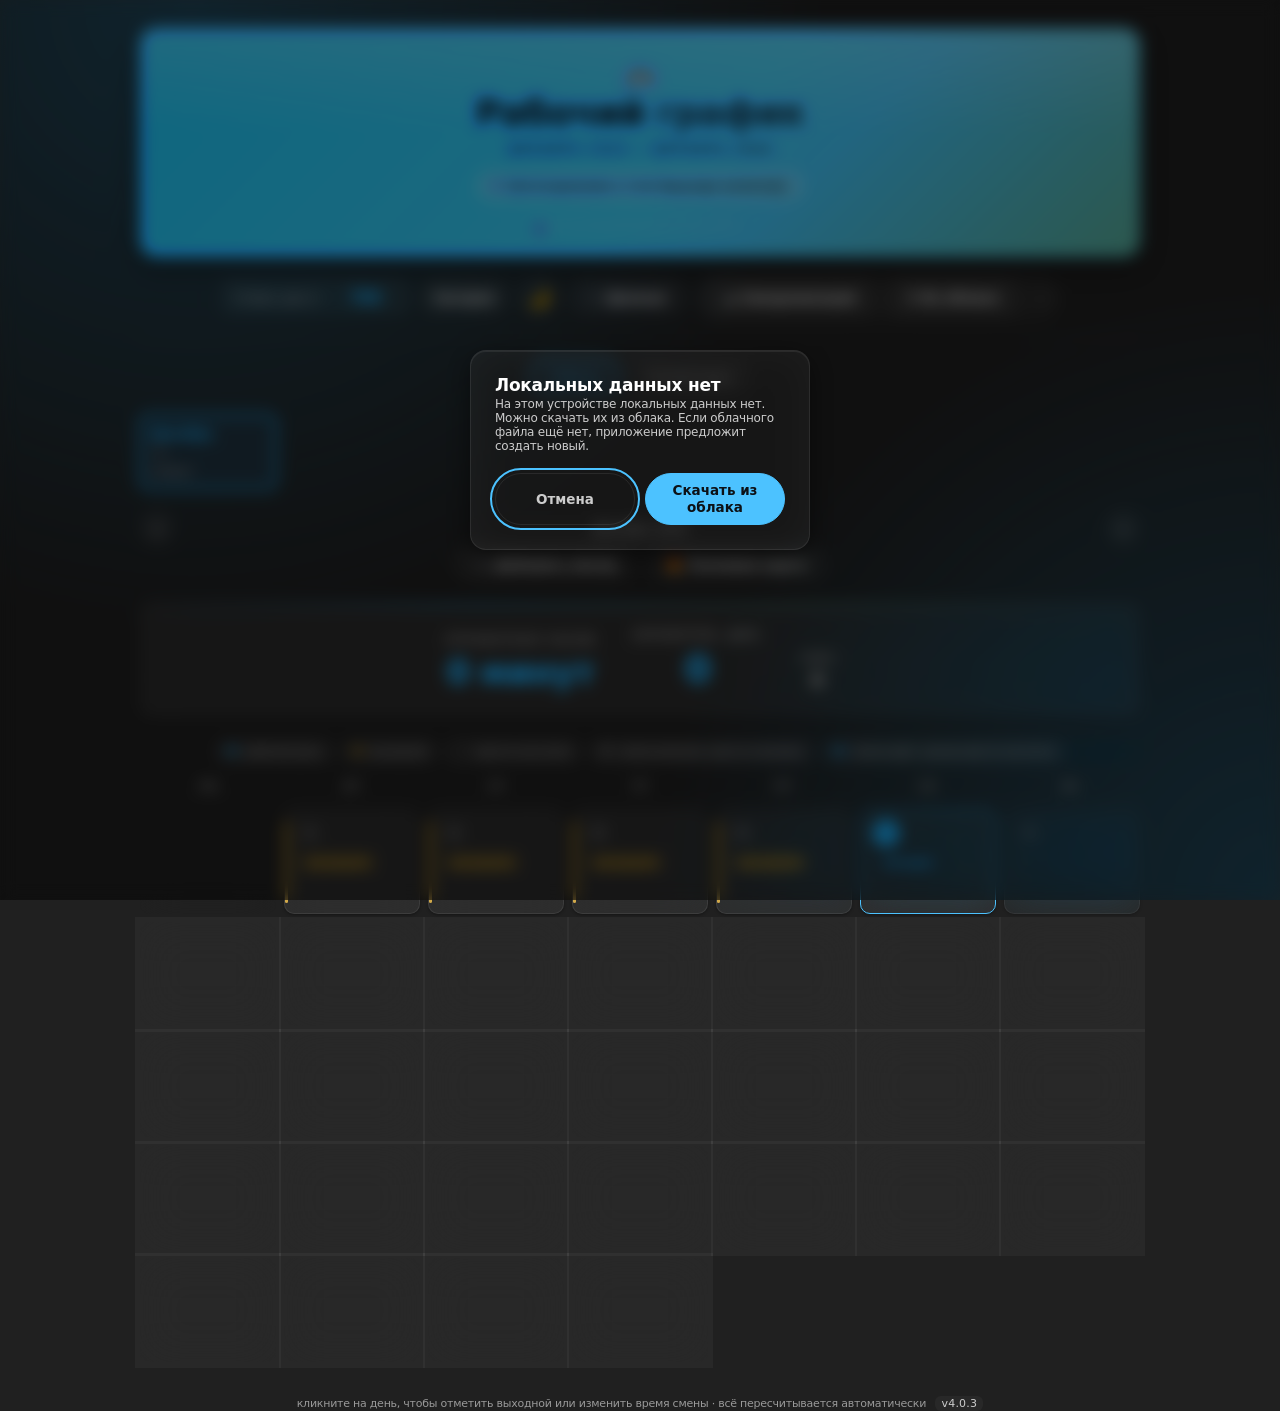
==== commit 6ae47d7c: "21" ====
--- a/index.html
+++ b/index.html
@@ -5,12 +5,12 @@
 <meta name="viewport" content="width=device-width, initial-scale=1.0">
 <title>Рабочий график</title>
 <link rel="icon" type="image/svg+xml" href="data:image/svg+xml,%3Csvg%20xmlns%3D%22http%3A//www.w3.org/2000/svg%22%20viewBox%3D%220%200%2064%2064%22%3E%0A%3Cdefs%3E%0A%3ClinearGradient%20id%3D%22bg%22%20x1%3D%220%22%20y1%3D%220%22%20x2%3D%221%22%20y2%3D%221%22%3E%0A%3Cstop%20offset%3D%220%22%20stop-color%3D%22%232a2a2a%22/%3E%0A%3Cstop%20offset%3D%221%22%20stop-color%3D%22%231a1a1a%22/%3E%0A%3C/linearGradient%3E%0A%3C/defs%3E%0A%3Crect%20width%3D%2264%22%20height%3D%2264%22%20rx%3D%2214%22%20fill%3D%22url%28%23bg%29%22/%3E%0A%3Crect%20x%3D%229%22%20y%3D%2213%22%20width%3D%2230%22%20height%3D%2227%22%20rx%3D%225%22%20fill%3D%22%23ffffff%22/%3E%0A%3Crect%20x%3D%229%22%20y%3D%2213%22%20width%3D%2230%22%20height%3D%229%22%20rx%3D%225%22%20fill%3D%22%234cc2ff%22/%3E%0A%3Crect%20x%3D%229%22%20y%3D%2218%22%20width%3D%2230%22%20height%3D%224%22%20fill%3D%22%234cc2ff%22/%3E%0A%3Crect%20x%3D%2215%22%20y%3D%229%22%20width%3D%224%22%20height%3D%228%22%20rx%3D%222%22%20fill%3D%22%234cc2ff%22/%3E%0A%3Crect%20x%3D%2229%22%20y%3D%229%22%20width%3D%224%22%20height%3D%228%22%20rx%3D%222%22%20fill%3D%22%234cc2ff%22/%3E%0A%3Ccircle%20cx%3D%2215.5%22%20cy%3D%2229.5%22%20r%3D%222.4%22%20fill%3D%22%23c7d2d9%22/%3E%0A%3Ccircle%20cx%3D%2224%22%20cy%3D%2229.5%22%20r%3D%222.4%22%20fill%3D%22%23c7d2d9%22/%3E%0A%3Ccircle%20cx%3D%2215.5%22%20cy%3D%2236%22%20r%3D%222.4%22%20fill%3D%22%23c7d2d9%22/%3E%0A%3Ccircle%20cx%3D%2224%22%20cy%3D%2236%22%20r%3D%222.4%22%20fill%3D%22%23dfe7ea%22%20fill-opacity%3D%220.4%22/%3E%0A%3Ccircle%20cx%3D%2239%22%20cy%3D%2239%22%20r%3D%2216%22%20fill%3D%22%230f1a17%22/%3E%0A%3Ccircle%20cx%3D%2239%22%20cy%3D%2239%22%20r%3D%2213%22%20fill%3D%22%236fa89a%22/%3E%0A%3Cpath%20d%3D%22M39%2030.5v9l6.5%204.2%22%20stroke%3D%22%230f1a17%22%20stroke-width%3D%223.2%22%20stroke-linecap%3D%22round%22%20stroke-linejoin%3D%22round%22%20fill%3D%22none%22/%3E%0A%3Ccircle%20cx%3D%2239%22%20cy%3D%2239%22%20r%3D%221.8%22%20fill%3D%22%230f1a17%22/%3E%0A%3C/svg%3E">
-<!-- ВЕРСИЯ ПРИЛОЖЕНИЯ: 4.0.2
+<!-- ВЕРСИЯ ПРИЛОЖЕНИЯ: 4.0.3
      При каждом обновлении файлов на хостинге меняйте это число во всех
      ?v=... в этом файле И в js/config/app-version.js (проще всего запустить
      bump-version.ps1 — он сделает это сам). Без смены версии мобильный
      браузер может ещё долго показывать старую закешированную версию. -->
-<link rel="manifest" href="manifest.json?v=4.0.2">
+<link rel="manifest" href="manifest.json?v=4.0.3">
 <meta name="theme-color" content="#202020">
 <link rel="icon" type="image/png" sizes="192x192" href="icons/icon-192.png">
 <link rel="icon" type="image/png" sizes="512x512" href="icons/icon-512.png">
@@ -19,23 +19,23 @@
 <meta name="apple-mobile-web-app-capable" content="yes">
 <meta name="apple-mobile-web-app-status-bar-style" content="black-translucent">
 <meta name="apple-mobile-web-app-title" content="График">
-<link rel="stylesheet" href="css/00-tokens-and-reset.css?v=4.0.2">
-<link rel="stylesheet" href="css/01-header.css?v=4.0.2">
-<link rel="stylesheet" href="css/02-month-strip.css?v=4.0.2">
-<link rel="stylesheet" href="css/03-display-panel.css?v=4.0.2">
-<link rel="stylesheet" href="css/05-calendar-grid.css?v=4.0.2">
-<link rel="stylesheet" href="css/06-modal-and-controls.css?v=4.0.2">
-<link rel="stylesheet" href="css/07-day-photo.css?v=4.0.2">
-<link rel="stylesheet" href="css/08-responsive-early.css?v=4.0.2">
-<link rel="stylesheet" href="css/09-today-state-and-focus.css?v=4.0.2">
-<link rel="stylesheet" href="css/10-compare-cards.css?v=4.0.2">
-<link rel="stylesheet" href="css/11-native-press-effect.css?v=4.0.2">
-<link rel="stylesheet" href="css/12-focus-ring-and-action-menu.css?v=4.0.2">
-<link rel="stylesheet" href="css/13-today-button-and-month-nav.css?v=4.0.2">
-<link rel="stylesheet" href="css/14-quick-actions-and-sync-status.css?v=4.0.2">
-<link rel="stylesheet" href="css/15-responsive-late.css?v=4.0.2">
-<link rel="stylesheet" href="css/16-reduced-motion.css?v=4.0.2">
-<link rel="stylesheet" href="css/17-print-a4.css?v=4.0.2">
+<link rel="stylesheet" href="css/00-tokens-and-reset.css?v=4.0.3">
+<link rel="stylesheet" href="css/01-header.css?v=4.0.3">
+<link rel="stylesheet" href="css/02-month-strip.css?v=4.0.3">
+<link rel="stylesheet" href="css/03-display-panel.css?v=4.0.3">
+<link rel="stylesheet" href="css/05-calendar-grid.css?v=4.0.3">
+<link rel="stylesheet" href="css/06-modal-and-controls.css?v=4.0.3">
+<link rel="stylesheet" href="css/07-day-photo.css?v=4.0.3">
+<link rel="stylesheet" href="css/08-responsive-early.css?v=4.0.3">
+<link rel="stylesheet" href="css/09-today-state-and-focus.css?v=4.0.3">
+<link rel="stylesheet" href="css/10-compare-cards.css?v=4.0.3">
+<link rel="stylesheet" href="css/11-native-press-effect.css?v=4.0.3">
+<link rel="stylesheet" href="css/12-focus-ring-and-action-menu.css?v=4.0.3">
+<link rel="stylesheet" href="css/13-today-button-and-month-nav.css?v=4.0.3">
+<link rel="stylesheet" href="css/14-quick-actions-and-sync-status.css?v=4.0.3">
+<link rel="stylesheet" href="css/15-responsive-late.css?v=4.0.3">
+<link rel="stylesheet" href="css/16-reduced-motion.css?v=4.0.3">
+<link rel="stylesheet" href="css/17-print-a4.css?v=4.0.3">
 </head>
 <body>
 <div class="wrap">
@@ -260,142 +260,142 @@
 </div>
 
 
-<script src="js/utils/dollar-helper.js?v=4.0.2"></script>
-<script src="js/utils/load-script-once.js?v=4.0.2"></script>
-<script src="js/data/validate-loaded-data.js?v=4.0.2"></script>
-<script src="js/init/00-load-app-state.js?v=4.0.2"></script>
-<script src="js/data/sanitize-order.js?v=4.0.2"></script>
-<script src="js/init/01-app-state-variables.js?v=4.0.2"></script>
-<script src="js/data/persist-local-only.js?v=4.0.2"></script>
-<script src="js/data/persist.js?v=4.0.2"></script>
-<script src="js/config/app-version.js?v=4.0.2"></script>
-<script src="js/config/month-weekday-names.js?v=4.0.2"></script>
-<script src="js/utils/escape-html.js?v=4.0.2"></script>
-<script src="js/utils/fmt-num.js?v=4.0.2"></script>
-<script src="js/utils/plural-ru.js?v=4.0.2"></script>
-<script src="js/utils/minutes-to-hm.js?v=4.0.2"></script>
-<script src="js/utils/time-to-min.js?v=4.0.2"></script>
-<script src="js/shift/compute-minutes.js?v=4.0.2"></script>
-<script src="js/utils/parse-date.js?v=4.0.2"></script>
-<script src="js/shift/shift-end-date-time.js?v=4.0.2"></script>
-<script src="js/shift/is-shift-pending.js?v=4.0.2"></script>
-<script src="js/shift/is-shift-not-started.js?v=4.0.2"></script>
-<script src="js/ui/led-anim-state.js?v=4.0.2"></script>
-<script src="js/ui/animate-raw.js?v=4.0.2"></script>
-<script src="js/ui/animate-number-led.js?v=4.0.2"></script>
-<script src="js/ui/animate-minutes-led.js?v=4.0.2"></script>
-<script src="js/shift/recompute-day.js?v=4.0.2"></script>
-<script src="js/shift/recompute-month.js?v=4.0.2"></script>
-<script src="js/shift/recompute-all.js?v=4.0.2"></script>
-<script src="js/init/02-initial-recompute-call.js?v=4.0.2"></script>
-<script src="js/data/sort-order-chronologically.js?v=4.0.2"></script>
-<script src="js/init/03-initial-sort-call.js?v=4.0.2"></script>
-<script src="js/utils/get-today-ym.js?v=4.0.2"></script>
-<script src="js/utils/is-today-key.js?v=4.0.2"></script>
-<script src="js/data/ensure-current-month-exists.js?v=4.0.2"></script>
-<script src="js/ui/tabs-bindings.js?v=4.0.2"></script>
-<script src="js/ui/switch-tab.js?v=4.0.2"></script>
-<script src="js/ui/update-header-sub.js?v=4.0.2"></script>
-<script src="js/heatmap/heatmap-toggle-bindings.js?v=4.0.2"></script>
-<script src="js/utils/hex-to-rgb.js?v=4.0.2"></script>
-<script src="js/utils/mix-rgb.js?v=4.0.2"></script>
-<script src="js/heatmap/warm-heat-color.js?v=4.0.2"></script>
-<script src="js/heatmap/apply-heatmap.js?v=4.0.2"></script>
-<script src="js/utils/css-var.js?v=4.0.2"></script>
-<script src="js/ui/apply-theme.js?v=4.0.2"></script>
-<script src="js/ui/theme-and-rate-bindings.js?v=4.0.2"></script>
-<script src="js/ui/month-button.js?v=4.0.2"></script>
-<script src="js/ui/render-months-strip.js?v=4.0.2"></script>
-<script src="js/calendar/render.js?v=4.0.2"></script>
-<script src="js/day-modal/day-modal-elements.js?v=4.0.2"></script>
-<script src="js/photo/day-photo-elements.js?v=4.0.2"></script>
-<script src="js/photo/compress-image-file.js?v=4.0.2"></script>
-<script src="js/photo/set-day-photo-preview.js?v=4.0.2"></script>
-<script src="js/photo/day-photo-input-bindings.js?v=4.0.2"></script>
-<script src="js/photo/open-photo-lightbox.js?v=4.0.2"></script>
-<script src="js/photo/day-photo-lightbox-bindings.js?v=4.0.2"></script>
-<script src="js/day-modal/open-modal.js?v=4.0.2"></script>
-<script src="js/day-modal/get-frequent-shift-times.js?v=4.0.2"></script>
-<script src="js/day-modal/render-recent-times.js?v=4.0.2"></script>
-<script src="js/day-modal/get-frequent-bus-routes.js?v=4.0.2"></script>
-<script src="js/day-modal/render-recent-bus-route.js?v=4.0.2"></script>
-<script src="js/day-modal/close-modal.js?v=4.0.2"></script>
-<script src="js/day-modal/update-preview.js?v=4.0.2"></script>
-<script src="js/day-modal/day-modal-basic-bindings.js?v=4.0.2"></script>
-<script src="js/ui/ensure-confetti-loaded.js?v=4.0.2"></script>
-<script src="js/day-modal/save-day-handler.js?v=4.0.2"></script>
-<script src="js/day-modal/add-month-open-bindings.js?v=4.0.2"></script>
-<script src="js/modals/promise-modal.js?v=4.0.2"></script>
-<script src="js/modals/confirm-modal.js?v=4.0.2"></script>
-<script src="js/modals/sync-pass-modal.js?v=4.0.2"></script>
-<script src="js/modals/global-modal-keyboard.js?v=4.0.2"></script>
-<script src="js/data/make-month-key.js?v=4.0.2"></script>
-<script src="js/data/build-empty-month.js?v=4.0.2"></script>
-<script src="js/day-modal/add-month-confirm-handler.js?v=4.0.2"></script>
-<script src="js/ui/show-toast.js?v=4.0.2"></script>
-<script src="js/data/save-json-file.js?v=4.0.2"></script>
-<script src="js/data/save-file-button-binding.js?v=4.0.2"></script>
-<script src="js/data/create-local-backup.js?v=4.0.2"></script>
-<script src="js/data/apply-loaded-json.js?v=4.0.2"></script>
-<script src="js/data/load-json-file.js?v=4.0.2"></script>
-<script src="js/data/load-file-button-bindings.js?v=4.0.2"></script>
-<script src="js/data/export-csv-handler.js?v=4.0.2"></script>
-<script src="js/data/clear-data-handler.js?v=4.0.2"></script>
-<script src="js/stats/iso-week-key.js?v=4.0.2"></script>
-<script src="js/stats/compute-stats.js?v=4.0.2"></script>
-<script src="js/stats/render-stat-cards.js?v=4.0.2"></script>
-<script src="js/stats/compute-month-comparisons.js?v=4.0.2"></script>
-<script src="js/stats/render-compare-cards.js?v=4.0.2"></script>
-<script src="js/charts/destroy-charts.js?v=4.0.2"></script>
-<script src="js/charts/chart-colors.js?v=4.0.2"></script>
-<script src="js/charts/base-options.js?v=4.0.2"></script>
-<script src="js/charts/money-label.js?v=4.0.2"></script>
-<script src="js/charts/hours-label.js?v=4.0.2"></script>
-<script src="js/charts/build-charts.js?v=4.0.2"></script>
-<script src="js/charts/ensure-chart-libs-loaded.js?v=4.0.2"></script>
-<script src="js/stats/build-stats.js?v=4.0.2"></script>
-<script src="js/cloud/00-cloud-state.js?v=4.0.2"></script>
-<script src="js/cloud/last-sync-time.js?v=4.0.2"></script>
-<script src="js/cloud/set-cloud-status.js?v=4.0.2"></script>
-<script src="js/cloud/describe-cloud-error.js?v=4.0.2"></script>
-<script src="js/cloud/b64-encode.js?v=4.0.2"></script>
-<script src="js/cloud/b64-decode.js?v=4.0.2"></script>
-<script src="js/cloud/derive-key.js?v=4.0.2"></script>
-<script src="js/cloud/encrypt-for-cloud.js?v=4.0.2"></script>
-<script src="js/cloud/decrypt-from-cloud.js?v=4.0.2"></script>
-<script src="js/cloud/ensure-token-client.js?v=4.0.2"></script>
-<script src="js/cloud/ensure-gis-loaded.js?v=4.0.2"></script>
-<script src="js/cloud/request-cloud-token.js?v=4.0.2"></script>
-<script src="js/cloud/drive-api-error.js?v=4.0.2"></script>
-<script src="js/cloud/drive-find-file.js?v=4.0.2"></script>
-<script src="js/cloud/drive-create-file.js?v=4.0.2"></script>
-<script src="js/cloud/drive-update-file.js?v=4.0.2"></script>
-<script src="js/cloud/drive-download-file.js?v=4.0.2"></script>
-<script src="js/cloud/day-fingerprints.js?v=4.0.2"></script>
-<script src="js/cloud/pull-from-cloud.js?v=4.0.2"></script>
-<script src="js/cloud/push-to-cloud.js?v=4.0.2"></script>
-<script src="js/cloud/is-cloud-sync-active.js?v=4.0.2"></script>
-<script src="js/cloud/run-full-sync.js?v=4.0.2"></script>
-<script src="js/cloud/connect-cloud-sync.js?v=4.0.2"></script>
-<script src="js/cloud/disconnect-cloud-sync.js?v=4.0.2"></script>
-<script src="js/cloud/cloud-buttons-bindings.js?v=4.0.2"></script>
-<script src="js/cloud/restore-from-cloud.js?v=4.0.2"></script>
-<script src="js/cloud/try-resume-cloud-sync.js?v=4.0.2"></script>
-<script src="js/cloud/initial-local-state.js?v=4.0.2"></script>
-<script src="js/modals/sync-conflict-modal.js?v=4.0.2"></script>
-<script src="js/init/bootstrap.js?v=4.0.2"></script>
-<script src="js/shift/pending-shift-watcher.js?v=4.0.2"></script>
-<script src="js/ui/data-menu-bindings.js?v=4.0.2"></script>
-<script src="js/ui/today-button-binding.js?v=4.0.2"></script>
-<script src="js/ui/move-month.js?v=4.0.2"></script>
-<script src="js/ui/render-wrap-month-label.js?v=4.0.2"></script>
-<script src="js/ui/keyboard-month-nav.js?v=4.0.2"></script>
-<script src="js/calendar/swipe-navigation.js?v=4.0.2"></script>
-<script src="js/print/print-month-handler.js?v=4.0.2"></script>
-<script src="js/data/backup-button-binding.js?v=4.0.2"></script>
-<script src="js/data/restore-backup-button-binding.js?v=4.0.2"></script>
-<script src="js/ui/backup-title-indicator.js?v=4.0.2"></script>
-<script src="js/ui/initial-month-nav-label.js?v=4.0.2"></script>
-<script src="js/init/register-service-worker.js?v=4.0.2"></script>
+<script src="js/utils/dollar-helper.js?v=4.0.3"></script>
+<script src="js/utils/load-script-once.js?v=4.0.3"></script>
+<script src="js/data/validate-loaded-data.js?v=4.0.3"></script>
+<script src="js/init/00-load-app-state.js?v=4.0.3"></script>
+<script src="js/data/sanitize-order.js?v=4.0.3"></script>
+<script src="js/init/01-app-state-variables.js?v=4.0.3"></script>
+<script src="js/data/persist-local-only.js?v=4.0.3"></script>
+<script src="js/data/persist.js?v=4.0.3"></script>
+<script src="js/config/app-version.js?v=4.0.3"></script>
+<script src="js/config/month-weekday-names.js?v=4.0.3"></script>
+<script src="js/utils/escape-html.js?v=4.0.3"></script>
+<script src="js/utils/fmt-num.js?v=4.0.3"></script>
+<script src="js/utils/plural-ru.js?v=4.0.3"></script>
+<script src="js/utils/minutes-to-hm.js?v=4.0.3"></script>
+<script src="js/utils/time-to-min.js?v=4.0.3"></script>
+<script src="js/shift/compute-minutes.js?v=4.0.3"></script>
+<script src="js/utils/parse-date.js?v=4.0.3"></script>
+<script src="js/shift/shift-end-date-time.js?v=4.0.3"></script>
+<script src="js/shift/is-shift-pending.js?v=4.0.3"></script>
+<script src="js/shift/is-shift-not-started.js?v=4.0.3"></script>
+<script src="js/ui/led-anim-state.js?v=4.0.3"></script>
+<script src="js/ui/animate-raw.js?v=4.0.3"></script>
+<script src="js/ui/animate-number-led.js?v=4.0.3"></script>
+<script src="js/ui/animate-minutes-led.js?v=4.0.3"></script>
+<script src="js/shift/recompute-day.js?v=4.0.3"></script>
+<script src="js/shift/recompute-month.js?v=4.0.3"></script>
+<script src="js/shift/recompute-all.js?v=4.0.3"></script>
+<script src="js/init/02-initial-recompute-call.js?v=4.0.3"></script>
+<script src="js/data/sort-order-chronologically.js?v=4.0.3"></script>
+<script src="js/init/03-initial-sort-call.js?v=4.0.3"></script>
+<script src="js/utils/get-today-ym.js?v=4.0.3"></script>
+<script src="js/utils/is-today-key.js?v=4.0.3"></script>
+<script src="js/data/ensure-current-month-exists.js?v=4.0.3"></script>
+<script src="js/ui/tabs-bindings.js?v=4.0.3"></script>
+<script src="js/ui/switch-tab.js?v=4.0.3"></script>
+<script src="js/ui/update-header-sub.js?v=4.0.3"></script>
+<script src="js/heatmap/heatmap-toggle-bindings.js?v=4.0.3"></script>
+<script src="js/utils/hex-to-rgb.js?v=4.0.3"></script>
+<script src="js/utils/mix-rgb.js?v=4.0.3"></script>
+<script src="js/heatmap/warm-heat-color.js?v=4.0.3"></script>
+<script src="js/heatmap/apply-heatmap.js?v=4.0.3"></script>
+<script src="js/utils/css-var.js?v=4.0.3"></script>
+<script src="js/ui/apply-theme.js?v=4.0.3"></script>
+<script src="js/ui/theme-and-rate-bindings.js?v=4.0.3"></script>
+<script src="js/ui/month-button.js?v=4.0.3"></script>
+<script src="js/ui/render-months-strip.js?v=4.0.3"></script>
+<script src="js/calendar/render.js?v=4.0.3"></script>
+<script src="js/day-modal/day-modal-elements.js?v=4.0.3"></script>
+<script src="js/photo/day-photo-elements.js?v=4.0.3"></script>
+<script src="js/photo/compress-image-file.js?v=4.0.3"></script>
+<script src="js/photo/set-day-photo-preview.js?v=4.0.3"></script>
+<script src="js/photo/day-photo-input-bindings.js?v=4.0.3"></script>
+<script src="js/photo/open-photo-lightbox.js?v=4.0.3"></script>
+<script src="js/photo/day-photo-lightbox-bindings.js?v=4.0.3"></script>
+<script src="js/day-modal/open-modal.js?v=4.0.3"></script>
+<script src="js/day-modal/get-frequent-shift-times.js?v=4.0.3"></script>
+<script src="js/day-modal/render-recent-times.js?v=4.0.3"></script>
+<script src="js/day-modal/get-frequent-bus-routes.js?v=4.0.3"></script>
+<script src="js/day-modal/render-recent-bus-route.js?v=4.0.3"></script>
+<script src="js/day-modal/close-modal.js?v=4.0.3"></script>
+<script src="js/day-modal/update-preview.js?v=4.0.3"></script>
+<script src="js/day-modal/day-modal-basic-bindings.js?v=4.0.3"></script>
+<script src="js/ui/ensure-confetti-loaded.js?v=4.0.3"></script>
+<script src="js/day-modal/save-day-handler.js?v=4.0.3"></script>
+<script src="js/day-modal/add-month-open-bindings.js?v=4.0.3"></script>
+<script src="js/modals/promise-modal.js?v=4.0.3"></script>
+<script src="js/modals/confirm-modal.js?v=4.0.3"></script>
+<script src="js/modals/sync-pass-modal.js?v=4.0.3"></script>
+<script src="js/modals/global-modal-keyboard.js?v=4.0.3"></script>
+<script src="js/data/make-month-key.js?v=4.0.3"></script>
+<script src="js/data/build-empty-month.js?v=4.0.3"></script>
+<script src="js/day-modal/add-month-confirm-handler.js?v=4.0.3"></script>
+<script src="js/ui/show-toast.js?v=4.0.3"></script>
+<script src="js/data/save-json-file.js?v=4.0.3"></script>
+<script src="js/data/save-file-button-binding.js?v=4.0.3"></script>
+<script src="js/data/create-local-backup.js?v=4.0.3"></script>
+<script src="js/data/apply-loaded-json.js?v=4.0.3"></script>
+<script src="js/data/load-json-file.js?v=4.0.3"></script>
+<script src="js/data/load-file-button-bindings.js?v=4.0.3"></script>
+<script src="js/data/export-csv-handler.js?v=4.0.3"></script>
+<script src="js/data/clear-data-handler.js?v=4.0.3"></script>
+<script src="js/stats/iso-week-key.js?v=4.0.3"></script>
+<script src="js/stats/compute-stats.js?v=4.0.3"></script>
+<script src="js/stats/render-stat-cards.js?v=4.0.3"></script>
+<script src="js/stats/compute-month-comparisons.js?v=4.0.3"></script>
+<script src="js/stats/render-compare-cards.js?v=4.0.3"></script>
+<script src="js/charts/destroy-charts.js?v=4.0.3"></script>
+<script src="js/charts/chart-colors.js?v=4.0.3"></script>
+<script src="js/charts/base-options.js?v=4.0.3"></script>
+<script src="js/charts/money-label.js?v=4.0.3"></script>
+<script src="js/charts/hours-label.js?v=4.0.3"></script>
+<script src="js/charts/build-charts.js?v=4.0.3"></script>
+<script src="js/charts/ensure-chart-libs-loaded.js?v=4.0.3"></script>
+<script src="js/stats/build-stats.js?v=4.0.3"></script>
+<script src="js/cloud/00-cloud-state.js?v=4.0.3"></script>
+<script src="js/cloud/last-sync-time.js?v=4.0.3"></script>
+<script src="js/cloud/set-cloud-status.js?v=4.0.3"></script>
+<script src="js/cloud/describe-cloud-error.js?v=4.0.3"></script>
+<script src="js/cloud/b64-encode.js?v=4.0.3"></script>
+<script src="js/cloud/b64-decode.js?v=4.0.3"></script>
+<script src="js/cloud/derive-key.js?v=4.0.3"></script>
+<script src="js/cloud/encrypt-for-cloud.js?v=4.0.3"></script>
+<script src="js/cloud/decrypt-from-cloud.js?v=4.0.3"></script>
+<script src="js/cloud/ensure-token-client.js?v=4.0.3"></script>
+<script src="js/cloud/ensure-gis-loaded.js?v=4.0.3"></script>
+<script src="js/cloud/request-cloud-token.js?v=4.0.3"></script>
+<script src="js/cloud/drive-api-error.js?v=4.0.3"></script>
+<script src="js/cloud/drive-find-file.js?v=4.0.3"></script>
+<script src="js/cloud/drive-create-file.js?v=4.0.3"></script>
+<script src="js/cloud/drive-update-file.js?v=4.0.3"></script>
+<script src="js/cloud/drive-download-file.js?v=4.0.3"></script>
+<script src="js/cloud/day-fingerprints.js?v=4.0.3"></script>
+<script src="js/cloud/pull-from-cloud.js?v=4.0.3"></script>
+<script src="js/cloud/push-to-cloud.js?v=4.0.3"></script>
+<script src="js/cloud/is-cloud-sync-active.js?v=4.0.3"></script>
+<script src="js/cloud/run-full-sync.js?v=4.0.3"></script>
+<script src="js/cloud/connect-cloud-sync.js?v=4.0.3"></script>
+<script src="js/cloud/disconnect-cloud-sync.js?v=4.0.3"></script>
+<script src="js/cloud/cloud-buttons-bindings.js?v=4.0.3"></script>
+<script src="js/cloud/restore-from-cloud.js?v=4.0.3"></script>
+<script src="js/cloud/try-resume-cloud-sync.js?v=4.0.3"></script>
+<script src="js/cloud/initial-local-state.js?v=4.0.3"></script>
+<script src="js/modals/sync-conflict-modal.js?v=4.0.3"></script>
+<script src="js/init/bootstrap.js?v=4.0.3"></script>
+<script src="js/shift/pending-shift-watcher.js?v=4.0.3"></script>
+<script src="js/ui/data-menu-bindings.js?v=4.0.3"></script>
+<script src="js/ui/today-button-binding.js?v=4.0.3"></script>
+<script src="js/ui/move-month.js?v=4.0.3"></script>
+<script src="js/ui/render-wrap-month-label.js?v=4.0.3"></script>
+<script src="js/ui/keyboard-month-nav.js?v=4.0.3"></script>
+<script src="js/calendar/swipe-navigation.js?v=4.0.3"></script>
+<script src="js/print/print-month-handler.js?v=4.0.3"></script>
+<script src="js/data/backup-button-binding.js?v=4.0.3"></script>
+<script src="js/data/restore-backup-button-binding.js?v=4.0.3"></script>
+<script src="js/ui/backup-title-indicator.js?v=4.0.3"></script>
+<script src="js/ui/initial-month-nav-label.js?v=4.0.3"></script>
+<script src="js/init/register-service-worker.js?v=4.0.3"></script>
 </body>
 </html>
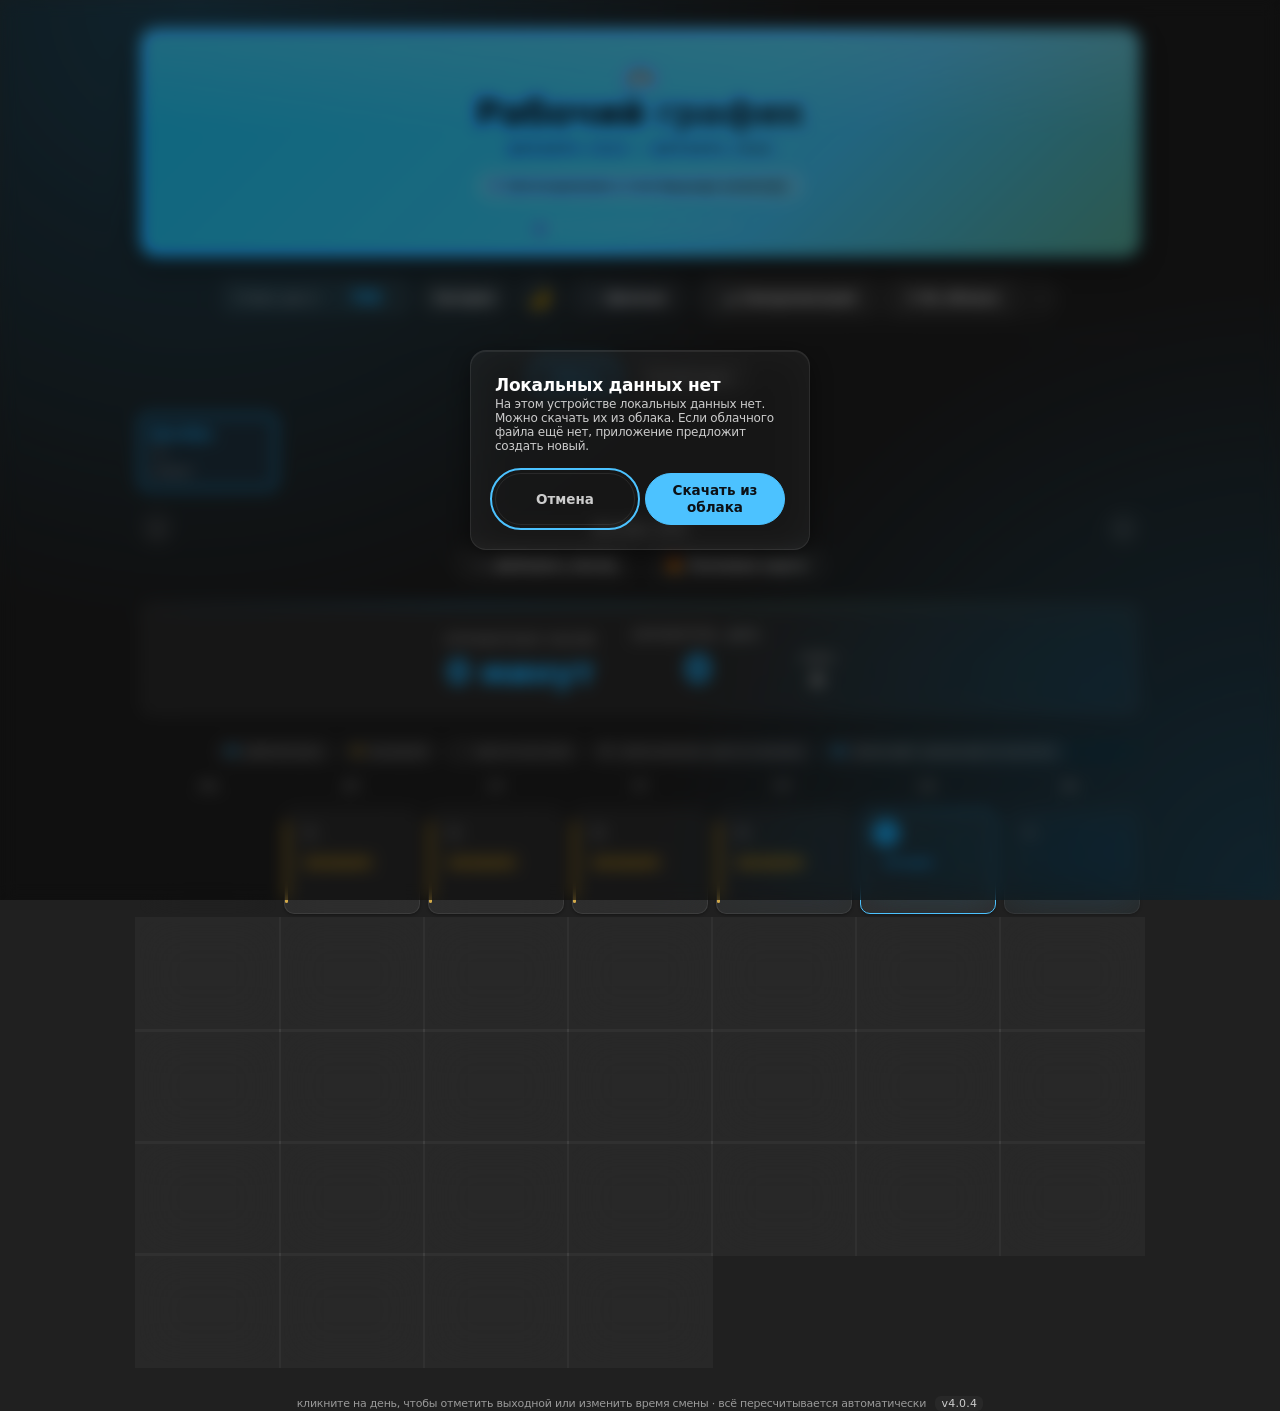
==== commit b6c87727: "4.0.4." ====
--- a/index.html
+++ b/index.html
@@ -5,12 +5,12 @@
 <meta name="viewport" content="width=device-width, initial-scale=1.0">
 <title>Рабочий график</title>
 <link rel="icon" type="image/svg+xml" href="data:image/svg+xml,%3Csvg%20xmlns%3D%22http%3A//www.w3.org/2000/svg%22%20viewBox%3D%220%200%2064%2064%22%3E%0A%3Cdefs%3E%0A%3ClinearGradient%20id%3D%22bg%22%20x1%3D%220%22%20y1%3D%220%22%20x2%3D%221%22%20y2%3D%221%22%3E%0A%3Cstop%20offset%3D%220%22%20stop-color%3D%22%232a2a2a%22/%3E%0A%3Cstop%20offset%3D%221%22%20stop-color%3D%22%231a1a1a%22/%3E%0A%3C/linearGradient%3E%0A%3C/defs%3E%0A%3Crect%20width%3D%2264%22%20height%3D%2264%22%20rx%3D%2214%22%20fill%3D%22url%28%23bg%29%22/%3E%0A%3Crect%20x%3D%229%22%20y%3D%2213%22%20width%3D%2230%22%20height%3D%2227%22%20rx%3D%225%22%20fill%3D%22%23ffffff%22/%3E%0A%3Crect%20x%3D%229%22%20y%3D%2213%22%20width%3D%2230%22%20height%3D%229%22%20rx%3D%225%22%20fill%3D%22%234cc2ff%22/%3E%0A%3Crect%20x%3D%229%22%20y%3D%2218%22%20width%3D%2230%22%20height%3D%224%22%20fill%3D%22%234cc2ff%22/%3E%0A%3Crect%20x%3D%2215%22%20y%3D%229%22%20width%3D%224%22%20height%3D%228%22%20rx%3D%222%22%20fill%3D%22%234cc2ff%22/%3E%0A%3Crect%20x%3D%2229%22%20y%3D%229%22%20width%3D%224%22%20height%3D%228%22%20rx%3D%222%22%20fill%3D%22%234cc2ff%22/%3E%0A%3Ccircle%20cx%3D%2215.5%22%20cy%3D%2229.5%22%20r%3D%222.4%22%20fill%3D%22%23c7d2d9%22/%3E%0A%3Ccircle%20cx%3D%2224%22%20cy%3D%2229.5%22%20r%3D%222.4%22%20fill%3D%22%23c7d2d9%22/%3E%0A%3Ccircle%20cx%3D%2215.5%22%20cy%3D%2236%22%20r%3D%222.4%22%20fill%3D%22%23c7d2d9%22/%3E%0A%3Ccircle%20cx%3D%2224%22%20cy%3D%2236%22%20r%3D%222.4%22%20fill%3D%22%23dfe7ea%22%20fill-opacity%3D%220.4%22/%3E%0A%3Ccircle%20cx%3D%2239%22%20cy%3D%2239%22%20r%3D%2216%22%20fill%3D%22%230f1a17%22/%3E%0A%3Ccircle%20cx%3D%2239%22%20cy%3D%2239%22%20r%3D%2213%22%20fill%3D%22%236fa89a%22/%3E%0A%3Cpath%20d%3D%22M39%2030.5v9l6.5%204.2%22%20stroke%3D%22%230f1a17%22%20stroke-width%3D%223.2%22%20stroke-linecap%3D%22round%22%20stroke-linejoin%3D%22round%22%20fill%3D%22none%22/%3E%0A%3Ccircle%20cx%3D%2239%22%20cy%3D%2239%22%20r%3D%221.8%22%20fill%3D%22%230f1a17%22/%3E%0A%3C/svg%3E">
-<!-- ВЕРСИЯ ПРИЛОЖЕНИЯ: 4.0.3
+<!-- ВЕРСИЯ ПРИЛОЖЕНИЯ: 4.0.4
      При каждом обновлении файлов на хостинге меняйте это число во всех
      ?v=... в этом файле И в js/config/app-version.js (проще всего запустить
      bump-version.ps1 — он сделает это сам). Без смены версии мобильный
      браузер может ещё долго показывать старую закешированную версию. -->
-<link rel="manifest" href="manifest.json?v=4.0.3">
+<link rel="manifest" href="manifest.json?v=4.0.4">
 <meta name="theme-color" content="#202020">
 <link rel="icon" type="image/png" sizes="192x192" href="icons/icon-192.png">
 <link rel="icon" type="image/png" sizes="512x512" href="icons/icon-512.png">
@@ -19,23 +19,23 @@
 <meta name="apple-mobile-web-app-capable" content="yes">
 <meta name="apple-mobile-web-app-status-bar-style" content="black-translucent">
 <meta name="apple-mobile-web-app-title" content="График">
-<link rel="stylesheet" href="css/00-tokens-and-reset.css?v=4.0.3">
-<link rel="stylesheet" href="css/01-header.css?v=4.0.3">
-<link rel="stylesheet" href="css/02-month-strip.css?v=4.0.3">
-<link rel="stylesheet" href="css/03-display-panel.css?v=4.0.3">
-<link rel="stylesheet" href="css/05-calendar-grid.css?v=4.0.3">
-<link rel="stylesheet" href="css/06-modal-and-controls.css?v=4.0.3">
-<link rel="stylesheet" href="css/07-day-photo.css?v=4.0.3">
-<link rel="stylesheet" href="css/08-responsive-early.css?v=4.0.3">
-<link rel="stylesheet" href="css/09-today-state-and-focus.css?v=4.0.3">
-<link rel="stylesheet" href="css/10-compare-cards.css?v=4.0.3">
-<link rel="stylesheet" href="css/11-native-press-effect.css?v=4.0.3">
-<link rel="stylesheet" href="css/12-focus-ring-and-action-menu.css?v=4.0.3">
-<link rel="stylesheet" href="css/13-today-button-and-month-nav.css?v=4.0.3">
-<link rel="stylesheet" href="css/14-quick-actions-and-sync-status.css?v=4.0.3">
-<link rel="stylesheet" href="css/15-responsive-late.css?v=4.0.3">
-<link rel="stylesheet" href="css/16-reduced-motion.css?v=4.0.3">
-<link rel="stylesheet" href="css/17-print-a4.css?v=4.0.3">
+<link rel="stylesheet" href="css/00-tokens-and-reset.css?v=4.0.4">
+<link rel="stylesheet" href="css/01-header.css?v=4.0.4">
+<link rel="stylesheet" href="css/02-month-strip.css?v=4.0.4">
+<link rel="stylesheet" href="css/03-display-panel.css?v=4.0.4">
+<link rel="stylesheet" href="css/05-calendar-grid.css?v=4.0.4">
+<link rel="stylesheet" href="css/06-modal-and-controls.css?v=4.0.4">
+<link rel="stylesheet" href="css/07-day-photo.css?v=4.0.4">
+<link rel="stylesheet" href="css/08-responsive-early.css?v=4.0.4">
+<link rel="stylesheet" href="css/09-today-state-and-focus.css?v=4.0.4">
+<link rel="stylesheet" href="css/10-compare-cards.css?v=4.0.4">
+<link rel="stylesheet" href="css/11-native-press-effect.css?v=4.0.4">
+<link rel="stylesheet" href="css/12-focus-ring-and-action-menu.css?v=4.0.4">
+<link rel="stylesheet" href="css/13-today-button-and-month-nav.css?v=4.0.4">
+<link rel="stylesheet" href="css/14-quick-actions-and-sync-status.css?v=4.0.4">
+<link rel="stylesheet" href="css/15-responsive-late.css?v=4.0.4">
+<link rel="stylesheet" href="css/16-reduced-motion.css?v=4.0.4">
+<link rel="stylesheet" href="css/17-print-a4.css?v=4.0.4">
 </head>
 <body>
 <div class="wrap">
@@ -260,142 +260,142 @@
 </div>
 
 
-<script src="js/utils/dollar-helper.js?v=4.0.3"></script>
-<script src="js/utils/load-script-once.js?v=4.0.3"></script>
-<script src="js/data/validate-loaded-data.js?v=4.0.3"></script>
-<script src="js/init/00-load-app-state.js?v=4.0.3"></script>
-<script src="js/data/sanitize-order.js?v=4.0.3"></script>
-<script src="js/init/01-app-state-variables.js?v=4.0.3"></script>
-<script src="js/data/persist-local-only.js?v=4.0.3"></script>
-<script src="js/data/persist.js?v=4.0.3"></script>
-<script src="js/config/app-version.js?v=4.0.3"></script>
-<script src="js/config/month-weekday-names.js?v=4.0.3"></script>
-<script src="js/utils/escape-html.js?v=4.0.3"></script>
-<script src="js/utils/fmt-num.js?v=4.0.3"></script>
-<script src="js/utils/plural-ru.js?v=4.0.3"></script>
-<script src="js/utils/minutes-to-hm.js?v=4.0.3"></script>
-<script src="js/utils/time-to-min.js?v=4.0.3"></script>
-<script src="js/shift/compute-minutes.js?v=4.0.3"></script>
-<script src="js/utils/parse-date.js?v=4.0.3"></script>
-<script src="js/shift/shift-end-date-time.js?v=4.0.3"></script>
-<script src="js/shift/is-shift-pending.js?v=4.0.3"></script>
-<script src="js/shift/is-shift-not-started.js?v=4.0.3"></script>
-<script src="js/ui/led-anim-state.js?v=4.0.3"></script>
-<script src="js/ui/animate-raw.js?v=4.0.3"></script>
-<script src="js/ui/animate-number-led.js?v=4.0.3"></script>
-<script src="js/ui/animate-minutes-led.js?v=4.0.3"></script>
-<script src="js/shift/recompute-day.js?v=4.0.3"></script>
-<script src="js/shift/recompute-month.js?v=4.0.3"></script>
-<script src="js/shift/recompute-all.js?v=4.0.3"></script>
-<script src="js/init/02-initial-recompute-call.js?v=4.0.3"></script>
-<script src="js/data/sort-order-chronologically.js?v=4.0.3"></script>
-<script src="js/init/03-initial-sort-call.js?v=4.0.3"></script>
-<script src="js/utils/get-today-ym.js?v=4.0.3"></script>
-<script src="js/utils/is-today-key.js?v=4.0.3"></script>
-<script src="js/data/ensure-current-month-exists.js?v=4.0.3"></script>
-<script src="js/ui/tabs-bindings.js?v=4.0.3"></script>
-<script src="js/ui/switch-tab.js?v=4.0.3"></script>
-<script src="js/ui/update-header-sub.js?v=4.0.3"></script>
-<script src="js/heatmap/heatmap-toggle-bindings.js?v=4.0.3"></script>
-<script src="js/utils/hex-to-rgb.js?v=4.0.3"></script>
-<script src="js/utils/mix-rgb.js?v=4.0.3"></script>
-<script src="js/heatmap/warm-heat-color.js?v=4.0.3"></script>
-<script src="js/heatmap/apply-heatmap.js?v=4.0.3"></script>
-<script src="js/utils/css-var.js?v=4.0.3"></script>
-<script src="js/ui/apply-theme.js?v=4.0.3"></script>
-<script src="js/ui/theme-and-rate-bindings.js?v=4.0.3"></script>
-<script src="js/ui/month-button.js?v=4.0.3"></script>
-<script src="js/ui/render-months-strip.js?v=4.0.3"></script>
-<script src="js/calendar/render.js?v=4.0.3"></script>
-<script src="js/day-modal/day-modal-elements.js?v=4.0.3"></script>
-<script src="js/photo/day-photo-elements.js?v=4.0.3"></script>
-<script src="js/photo/compress-image-file.js?v=4.0.3"></script>
-<script src="js/photo/set-day-photo-preview.js?v=4.0.3"></script>
-<script src="js/photo/day-photo-input-bindings.js?v=4.0.3"></script>
-<script src="js/photo/open-photo-lightbox.js?v=4.0.3"></script>
-<script src="js/photo/day-photo-lightbox-bindings.js?v=4.0.3"></script>
-<script src="js/day-modal/open-modal.js?v=4.0.3"></script>
-<script src="js/day-modal/get-frequent-shift-times.js?v=4.0.3"></script>
-<script src="js/day-modal/render-recent-times.js?v=4.0.3"></script>
-<script src="js/day-modal/get-frequent-bus-routes.js?v=4.0.3"></script>
-<script src="js/day-modal/render-recent-bus-route.js?v=4.0.3"></script>
-<script src="js/day-modal/close-modal.js?v=4.0.3"></script>
-<script src="js/day-modal/update-preview.js?v=4.0.3"></script>
-<script src="js/day-modal/day-modal-basic-bindings.js?v=4.0.3"></script>
-<script src="js/ui/ensure-confetti-loaded.js?v=4.0.3"></script>
-<script src="js/day-modal/save-day-handler.js?v=4.0.3"></script>
-<script src="js/day-modal/add-month-open-bindings.js?v=4.0.3"></script>
-<script src="js/modals/promise-modal.js?v=4.0.3"></script>
-<script src="js/modals/confirm-modal.js?v=4.0.3"></script>
-<script src="js/modals/sync-pass-modal.js?v=4.0.3"></script>
-<script src="js/modals/global-modal-keyboard.js?v=4.0.3"></script>
-<script src="js/data/make-month-key.js?v=4.0.3"></script>
-<script src="js/data/build-empty-month.js?v=4.0.3"></script>
-<script src="js/day-modal/add-month-confirm-handler.js?v=4.0.3"></script>
-<script src="js/ui/show-toast.js?v=4.0.3"></script>
-<script src="js/data/save-json-file.js?v=4.0.3"></script>
-<script src="js/data/save-file-button-binding.js?v=4.0.3"></script>
-<script src="js/data/create-local-backup.js?v=4.0.3"></script>
-<script src="js/data/apply-loaded-json.js?v=4.0.3"></script>
-<script src="js/data/load-json-file.js?v=4.0.3"></script>
-<script src="js/data/load-file-button-bindings.js?v=4.0.3"></script>
-<script src="js/data/export-csv-handler.js?v=4.0.3"></script>
-<script src="js/data/clear-data-handler.js?v=4.0.3"></script>
-<script src="js/stats/iso-week-key.js?v=4.0.3"></script>
-<script src="js/stats/compute-stats.js?v=4.0.3"></script>
-<script src="js/stats/render-stat-cards.js?v=4.0.3"></script>
-<script src="js/stats/compute-month-comparisons.js?v=4.0.3"></script>
-<script src="js/stats/render-compare-cards.js?v=4.0.3"></script>
-<script src="js/charts/destroy-charts.js?v=4.0.3"></script>
-<script src="js/charts/chart-colors.js?v=4.0.3"></script>
-<script src="js/charts/base-options.js?v=4.0.3"></script>
-<script src="js/charts/money-label.js?v=4.0.3"></script>
-<script src="js/charts/hours-label.js?v=4.0.3"></script>
-<script src="js/charts/build-charts.js?v=4.0.3"></script>
-<script src="js/charts/ensure-chart-libs-loaded.js?v=4.0.3"></script>
-<script src="js/stats/build-stats.js?v=4.0.3"></script>
-<script src="js/cloud/00-cloud-state.js?v=4.0.3"></script>
-<script src="js/cloud/last-sync-time.js?v=4.0.3"></script>
-<script src="js/cloud/set-cloud-status.js?v=4.0.3"></script>
-<script src="js/cloud/describe-cloud-error.js?v=4.0.3"></script>
-<script src="js/cloud/b64-encode.js?v=4.0.3"></script>
-<script src="js/cloud/b64-decode.js?v=4.0.3"></script>
-<script src="js/cloud/derive-key.js?v=4.0.3"></script>
-<script src="js/cloud/encrypt-for-cloud.js?v=4.0.3"></script>
-<script src="js/cloud/decrypt-from-cloud.js?v=4.0.3"></script>
-<script src="js/cloud/ensure-token-client.js?v=4.0.3"></script>
-<script src="js/cloud/ensure-gis-loaded.js?v=4.0.3"></script>
-<script src="js/cloud/request-cloud-token.js?v=4.0.3"></script>
-<script src="js/cloud/drive-api-error.js?v=4.0.3"></script>
-<script src="js/cloud/drive-find-file.js?v=4.0.3"></script>
-<script src="js/cloud/drive-create-file.js?v=4.0.3"></script>
-<script src="js/cloud/drive-update-file.js?v=4.0.3"></script>
-<script src="js/cloud/drive-download-file.js?v=4.0.3"></script>
-<script src="js/cloud/day-fingerprints.js?v=4.0.3"></script>
-<script src="js/cloud/pull-from-cloud.js?v=4.0.3"></script>
-<script src="js/cloud/push-to-cloud.js?v=4.0.3"></script>
-<script src="js/cloud/is-cloud-sync-active.js?v=4.0.3"></script>
-<script src="js/cloud/run-full-sync.js?v=4.0.3"></script>
-<script src="js/cloud/connect-cloud-sync.js?v=4.0.3"></script>
-<script src="js/cloud/disconnect-cloud-sync.js?v=4.0.3"></script>
-<script src="js/cloud/cloud-buttons-bindings.js?v=4.0.3"></script>
-<script src="js/cloud/restore-from-cloud.js?v=4.0.3"></script>
-<script src="js/cloud/try-resume-cloud-sync.js?v=4.0.3"></script>
-<script src="js/cloud/initial-local-state.js?v=4.0.3"></script>
-<script src="js/modals/sync-conflict-modal.js?v=4.0.3"></script>
-<script src="js/init/bootstrap.js?v=4.0.3"></script>
-<script src="js/shift/pending-shift-watcher.js?v=4.0.3"></script>
-<script src="js/ui/data-menu-bindings.js?v=4.0.3"></script>
-<script src="js/ui/today-button-binding.js?v=4.0.3"></script>
-<script src="js/ui/move-month.js?v=4.0.3"></script>
-<script src="js/ui/render-wrap-month-label.js?v=4.0.3"></script>
-<script src="js/ui/keyboard-month-nav.js?v=4.0.3"></script>
-<script src="js/calendar/swipe-navigation.js?v=4.0.3"></script>
-<script src="js/print/print-month-handler.js?v=4.0.3"></script>
-<script src="js/data/backup-button-binding.js?v=4.0.3"></script>
-<script src="js/data/restore-backup-button-binding.js?v=4.0.3"></script>
-<script src="js/ui/backup-title-indicator.js?v=4.0.3"></script>
-<script src="js/ui/initial-month-nav-label.js?v=4.0.3"></script>
-<script src="js/init/register-service-worker.js?v=4.0.3"></script>
+<script src="js/utils/dollar-helper.js?v=4.0.4"></script>
+<script src="js/utils/load-script-once.js?v=4.0.4"></script>
+<script src="js/data/validate-loaded-data.js?v=4.0.4"></script>
+<script src="js/init/00-load-app-state.js?v=4.0.4"></script>
+<script src="js/data/sanitize-order.js?v=4.0.4"></script>
+<script src="js/init/01-app-state-variables.js?v=4.0.4"></script>
+<script src="js/data/persist-local-only.js?v=4.0.4"></script>
+<script src="js/data/persist.js?v=4.0.4"></script>
+<script src="js/config/app-version.js?v=4.0.4"></script>
+<script src="js/config/month-weekday-names.js?v=4.0.4"></script>
+<script src="js/utils/escape-html.js?v=4.0.4"></script>
+<script src="js/utils/fmt-num.js?v=4.0.4"></script>
+<script src="js/utils/plural-ru.js?v=4.0.4"></script>
+<script src="js/utils/minutes-to-hm.js?v=4.0.4"></script>
+<script src="js/utils/time-to-min.js?v=4.0.4"></script>
+<script src="js/shift/compute-minutes.js?v=4.0.4"></script>
+<script src="js/utils/parse-date.js?v=4.0.4"></script>
+<script src="js/shift/shift-end-date-time.js?v=4.0.4"></script>
+<script src="js/shift/is-shift-pending.js?v=4.0.4"></script>
+<script src="js/shift/is-shift-not-started.js?v=4.0.4"></script>
+<script src="js/ui/led-anim-state.js?v=4.0.4"></script>
+<script src="js/ui/animate-raw.js?v=4.0.4"></script>
+<script src="js/ui/animate-number-led.js?v=4.0.4"></script>
+<script src="js/ui/animate-minutes-led.js?v=4.0.4"></script>
+<script src="js/shift/recompute-day.js?v=4.0.4"></script>
+<script src="js/shift/recompute-month.js?v=4.0.4"></script>
+<script src="js/shift/recompute-all.js?v=4.0.4"></script>
+<script src="js/init/02-initial-recompute-call.js?v=4.0.4"></script>
+<script src="js/data/sort-order-chronologically.js?v=4.0.4"></script>
+<script src="js/init/03-initial-sort-call.js?v=4.0.4"></script>
+<script src="js/utils/get-today-ym.js?v=4.0.4"></script>
+<script src="js/utils/is-today-key.js?v=4.0.4"></script>
+<script src="js/data/ensure-current-month-exists.js?v=4.0.4"></script>
+<script src="js/ui/tabs-bindings.js?v=4.0.4"></script>
+<script src="js/ui/switch-tab.js?v=4.0.4"></script>
+<script src="js/ui/update-header-sub.js?v=4.0.4"></script>
+<script src="js/heatmap/heatmap-toggle-bindings.js?v=4.0.4"></script>
+<script src="js/utils/hex-to-rgb.js?v=4.0.4"></script>
+<script src="js/utils/mix-rgb.js?v=4.0.4"></script>
+<script src="js/heatmap/warm-heat-color.js?v=4.0.4"></script>
+<script src="js/heatmap/apply-heatmap.js?v=4.0.4"></script>
+<script src="js/utils/css-var.js?v=4.0.4"></script>
+<script src="js/ui/apply-theme.js?v=4.0.4"></script>
+<script src="js/ui/theme-and-rate-bindings.js?v=4.0.4"></script>
+<script src="js/ui/month-button.js?v=4.0.4"></script>
+<script src="js/ui/render-months-strip.js?v=4.0.4"></script>
+<script src="js/calendar/render.js?v=4.0.4"></script>
+<script src="js/day-modal/day-modal-elements.js?v=4.0.4"></script>
+<script src="js/photo/day-photo-elements.js?v=4.0.4"></script>
+<script src="js/photo/compress-image-file.js?v=4.0.4"></script>
+<script src="js/photo/set-day-photo-preview.js?v=4.0.4"></script>
+<script src="js/photo/day-photo-input-bindings.js?v=4.0.4"></script>
+<script src="js/photo/open-photo-lightbox.js?v=4.0.4"></script>
+<script src="js/photo/day-photo-lightbox-bindings.js?v=4.0.4"></script>
+<script src="js/day-modal/open-modal.js?v=4.0.4"></script>
+<script src="js/day-modal/get-frequent-shift-times.js?v=4.0.4"></script>
+<script src="js/day-modal/render-recent-times.js?v=4.0.4"></script>
+<script src="js/day-modal/get-frequent-bus-routes.js?v=4.0.4"></script>
+<script src="js/day-modal/render-recent-bus-route.js?v=4.0.4"></script>
+<script src="js/day-modal/close-modal.js?v=4.0.4"></script>
+<script src="js/day-modal/update-preview.js?v=4.0.4"></script>
+<script src="js/day-modal/day-modal-basic-bindings.js?v=4.0.4"></script>
+<script src="js/ui/ensure-confetti-loaded.js?v=4.0.4"></script>
+<script src="js/day-modal/save-day-handler.js?v=4.0.4"></script>
+<script src="js/day-modal/add-month-open-bindings.js?v=4.0.4"></script>
+<script src="js/modals/promise-modal.js?v=4.0.4"></script>
+<script src="js/modals/confirm-modal.js?v=4.0.4"></script>
+<script src="js/modals/sync-pass-modal.js?v=4.0.4"></script>
+<script src="js/modals/global-modal-keyboard.js?v=4.0.4"></script>
+<script src="js/data/make-month-key.js?v=4.0.4"></script>
+<script src="js/data/build-empty-month.js?v=4.0.4"></script>
+<script src="js/day-modal/add-month-confirm-handler.js?v=4.0.4"></script>
+<script src="js/ui/show-toast.js?v=4.0.4"></script>
+<script src="js/data/save-json-file.js?v=4.0.4"></script>
+<script src="js/data/save-file-button-binding.js?v=4.0.4"></script>
+<script src="js/data/create-local-backup.js?v=4.0.4"></script>
+<script src="js/data/apply-loaded-json.js?v=4.0.4"></script>
+<script src="js/data/load-json-file.js?v=4.0.4"></script>
+<script src="js/data/load-file-button-bindings.js?v=4.0.4"></script>
+<script src="js/data/export-csv-handler.js?v=4.0.4"></script>
+<script src="js/data/clear-data-handler.js?v=4.0.4"></script>
+<script src="js/stats/iso-week-key.js?v=4.0.4"></script>
+<script src="js/stats/compute-stats.js?v=4.0.4"></script>
+<script src="js/stats/render-stat-cards.js?v=4.0.4"></script>
+<script src="js/stats/compute-month-comparisons.js?v=4.0.4"></script>
+<script src="js/stats/render-compare-cards.js?v=4.0.4"></script>
+<script src="js/charts/destroy-charts.js?v=4.0.4"></script>
+<script src="js/charts/chart-colors.js?v=4.0.4"></script>
+<script src="js/charts/base-options.js?v=4.0.4"></script>
+<script src="js/charts/money-label.js?v=4.0.4"></script>
+<script src="js/charts/hours-label.js?v=4.0.4"></script>
+<script src="js/charts/build-charts.js?v=4.0.4"></script>
+<script src="js/charts/ensure-chart-libs-loaded.js?v=4.0.4"></script>
+<script src="js/stats/build-stats.js?v=4.0.4"></script>
+<script src="js/cloud/00-cloud-state.js?v=4.0.4"></script>
+<script src="js/cloud/last-sync-time.js?v=4.0.4"></script>
+<script src="js/cloud/set-cloud-status.js?v=4.0.4"></script>
+<script src="js/cloud/describe-cloud-error.js?v=4.0.4"></script>
+<script src="js/cloud/b64-encode.js?v=4.0.4"></script>
+<script src="js/cloud/b64-decode.js?v=4.0.4"></script>
+<script src="js/cloud/derive-key.js?v=4.0.4"></script>
+<script src="js/cloud/encrypt-for-cloud.js?v=4.0.4"></script>
+<script src="js/cloud/decrypt-from-cloud.js?v=4.0.4"></script>
+<script src="js/cloud/ensure-token-client.js?v=4.0.4"></script>
+<script src="js/cloud/ensure-gis-loaded.js?v=4.0.4"></script>
+<script src="js/cloud/request-cloud-token.js?v=4.0.4"></script>
+<script src="js/cloud/drive-api-error.js?v=4.0.4"></script>
+<script src="js/cloud/drive-find-file.js?v=4.0.4"></script>
+<script src="js/cloud/drive-create-file.js?v=4.0.4"></script>
+<script src="js/cloud/drive-update-file.js?v=4.0.4"></script>
+<script src="js/cloud/drive-download-file.js?v=4.0.4"></script>
+<script src="js/cloud/day-fingerprints.js?v=4.0.4"></script>
+<script src="js/cloud/pull-from-cloud.js?v=4.0.4"></script>
+<script src="js/cloud/push-to-cloud.js?v=4.0.4"></script>
+<script src="js/cloud/is-cloud-sync-active.js?v=4.0.4"></script>
+<script src="js/cloud/run-full-sync.js?v=4.0.4"></script>
+<script src="js/cloud/connect-cloud-sync.js?v=4.0.4"></script>
+<script src="js/cloud/disconnect-cloud-sync.js?v=4.0.4"></script>
+<script src="js/cloud/cloud-buttons-bindings.js?v=4.0.4"></script>
+<script src="js/cloud/restore-from-cloud.js?v=4.0.4"></script>
+<script src="js/cloud/try-resume-cloud-sync.js?v=4.0.4"></script>
+<script src="js/cloud/initial-local-state.js?v=4.0.4"></script>
+<script src="js/modals/sync-conflict-modal.js?v=4.0.4"></script>
+<script src="js/init/bootstrap.js?v=4.0.4"></script>
+<script src="js/shift/pending-shift-watcher.js?v=4.0.4"></script>
+<script src="js/ui/data-menu-bindings.js?v=4.0.4"></script>
+<script src="js/ui/today-button-binding.js?v=4.0.4"></script>
+<script src="js/ui/move-month.js?v=4.0.4"></script>
+<script src="js/ui/render-wrap-month-label.js?v=4.0.4"></script>
+<script src="js/ui/keyboard-month-nav.js?v=4.0.4"></script>
+<script src="js/calendar/swipe-navigation.js?v=4.0.4"></script>
+<script src="js/print/print-month-handler.js?v=4.0.4"></script>
+<script src="js/data/backup-button-binding.js?v=4.0.4"></script>
+<script src="js/data/restore-backup-button-binding.js?v=4.0.4"></script>
+<script src="js/ui/backup-title-indicator.js?v=4.0.4"></script>
+<script src="js/ui/initial-month-nav-label.js?v=4.0.4"></script>
+<script src="js/init/register-service-worker.js?v=4.0.4"></script>
 </body>
 </html>
--- a/css/15-responsive-late.css
+++ b/css/15-responsive-late.css
@@ -22,3 +22,66 @@
   .tab-btn{flex:1;}
   .quick-actions .save-btn{flex:1 1 auto;}
 }
+
+/* 4.0.4 — mobile layout hardening */
+@media (max-width:720px){
+  html,body{width:100%;max-width:100%;overflow-x:hidden;}
+  body{padding:10px 8px calc(56px + env(safe-area-inset-bottom));}
+  .wrap{width:100%;max-width:100%;min-width:0;}
+  .title-card{padding:22px 14px 18px;margin-bottom:14px;border-radius:14px;}
+  .title-card h1{font-size:clamp(23px,7vw,30px);}
+  .title-card-icon{font-size:23px;}
+  .eyebrow{max-width:100%;overflow-wrap:anywhere;}
+  .header{margin-bottom:14px;padding-bottom:12px;}
+  .header-actions{width:100%;display:grid;grid-template-columns:minmax(0,1fr) auto auto;align-items:stretch;justify-content:stretch;gap:8px;}
+  .header-actions > .rate-box{grid-column:1 / -1;width:auto;min-width:0;}
+  .rate-box{justify-content:space-between;padding:7px 10px;}
+  .rate-box input{width:86px;min-width:0;}
+  .header-actions > .today-btn{min-width:0;width:auto;}
+  .header-actions > .theme-toggle{width:36px;height:36px;}
+  .header-actions > .action-group{grid-column:1 / -1;width:100%;min-width:0;}
+  .action-group > .save-btn{width:100%;}
+  .header-actions > .sync-group{grid-column:1 / -1;width:100%;box-sizing:border-box;display:grid;grid-template-columns:minmax(0,1fr) minmax(0,1fr) 38px;gap:6px;padding:5px;border-radius:14px;}
+  .sync-group .save-btn{width:100%;min-width:0;padding:0 8px;}
+  .sync-group #cloudDisconnectBtn{width:38px;padding:0;}
+  .sync-status{grid-column:1 / -1;justify-content:flex-start;width:100%;}
+  .months{gap:6px;margin-bottom:14px;}
+  .month-btn{min-width:0;padding:8px 7px;}
+  .month-btn .m-name,.month-btn .m-year,.month-btn .m-hours{overflow-wrap:anywhere;}
+  .display-panel{display:grid;grid-template-columns:repeat(3,minmax(0,1fr));align-items:center;gap:10px;padding:16px 10px;margin-bottom:14px;}
+  .led-block{min-width:0;}
+  .led-block.main .led-value{font-size:clamp(22px,6vw,30px);}
+  .led-block.main .led-value.duration{font-size:clamp(20px,5.5vw,28px);}
+  .led-block.minor .led-value{font-size:18px;}
+  .led-label,.led-block.main .led-label{font-size:9px;white-space:normal;}
+  .led-value{white-space:nowrap;overflow:hidden;text-overflow:ellipsis;}
+  .cal-legend{justify-content:flex-start;gap:5px;margin-bottom:12px;}
+  .cal-legend .lg-item{font-size:10px;padding:4px 8px;}
+  .cal-head{gap:4px;margin-bottom:6px;}
+  .cal-head div{font-size:9px;padding-bottom:4px;}
+  .cal-grid{gap:4px;}
+  .day{min-width:0;min-height:76px;padding:5px 5px 5px 7px;border-radius:9px;}
+  .day .d-head{gap:3px;margin-bottom:3px;}
+  .day .d-head .d-sum{font-size:11.5px;min-width:0;overflow:hidden;text-overflow:ellipsis;white-space:nowrap;}
+  .day .d-time{font-size:9.5px;line-height:1.2;}
+  .day .d-off{font-size:8.5px;}
+  .quick-actions{width:100%;gap:6px;margin:-2px 0 14px;}
+  .quick-actions .save-btn{flex:1 1 140px;min-width:0;padding:0 9px;}
+  .modal-overlay{padding:8px;align-items:center;}
+  .modal{width:calc(100vw - 16px);max-width:none;max-height:calc(100dvh - 16px);margin:0;padding:16px;border-radius:14px;box-sizing:border-box;}
+  .modal-actions{flex-direction:column;gap:8px;}
+  .modal-actions .btn{width:100%;flex:none;}
+  .toast{left:8px;right:8px;bottom:calc(10px + env(safe-area-inset-bottom));transform:translateY(20px);}
+  .toast.show{transform:translateY(0);}
+  .toast[aria-live]{min-width:0;}
+}
+@media (max-width:380px){
+  body{padding-left:6px;padding-right:6px;}
+  .sync-group{grid-template-columns:minmax(0,1fr) minmax(0,1fr) 36px !important;}
+  .sync-group .save-btn{font-size:11px;}
+  .day{min-height:70px;padding-left:6px;padding-right:4px;}
+  .day .d-head .d-sum{font-size:10.5px;}
+  .day .d-time{font-size:9px;}
+  .display-panel{gap:6px;padding-left:6px;padding-right:6px;}
+  .led-block.main .led-value{font-size:22px;}
+}
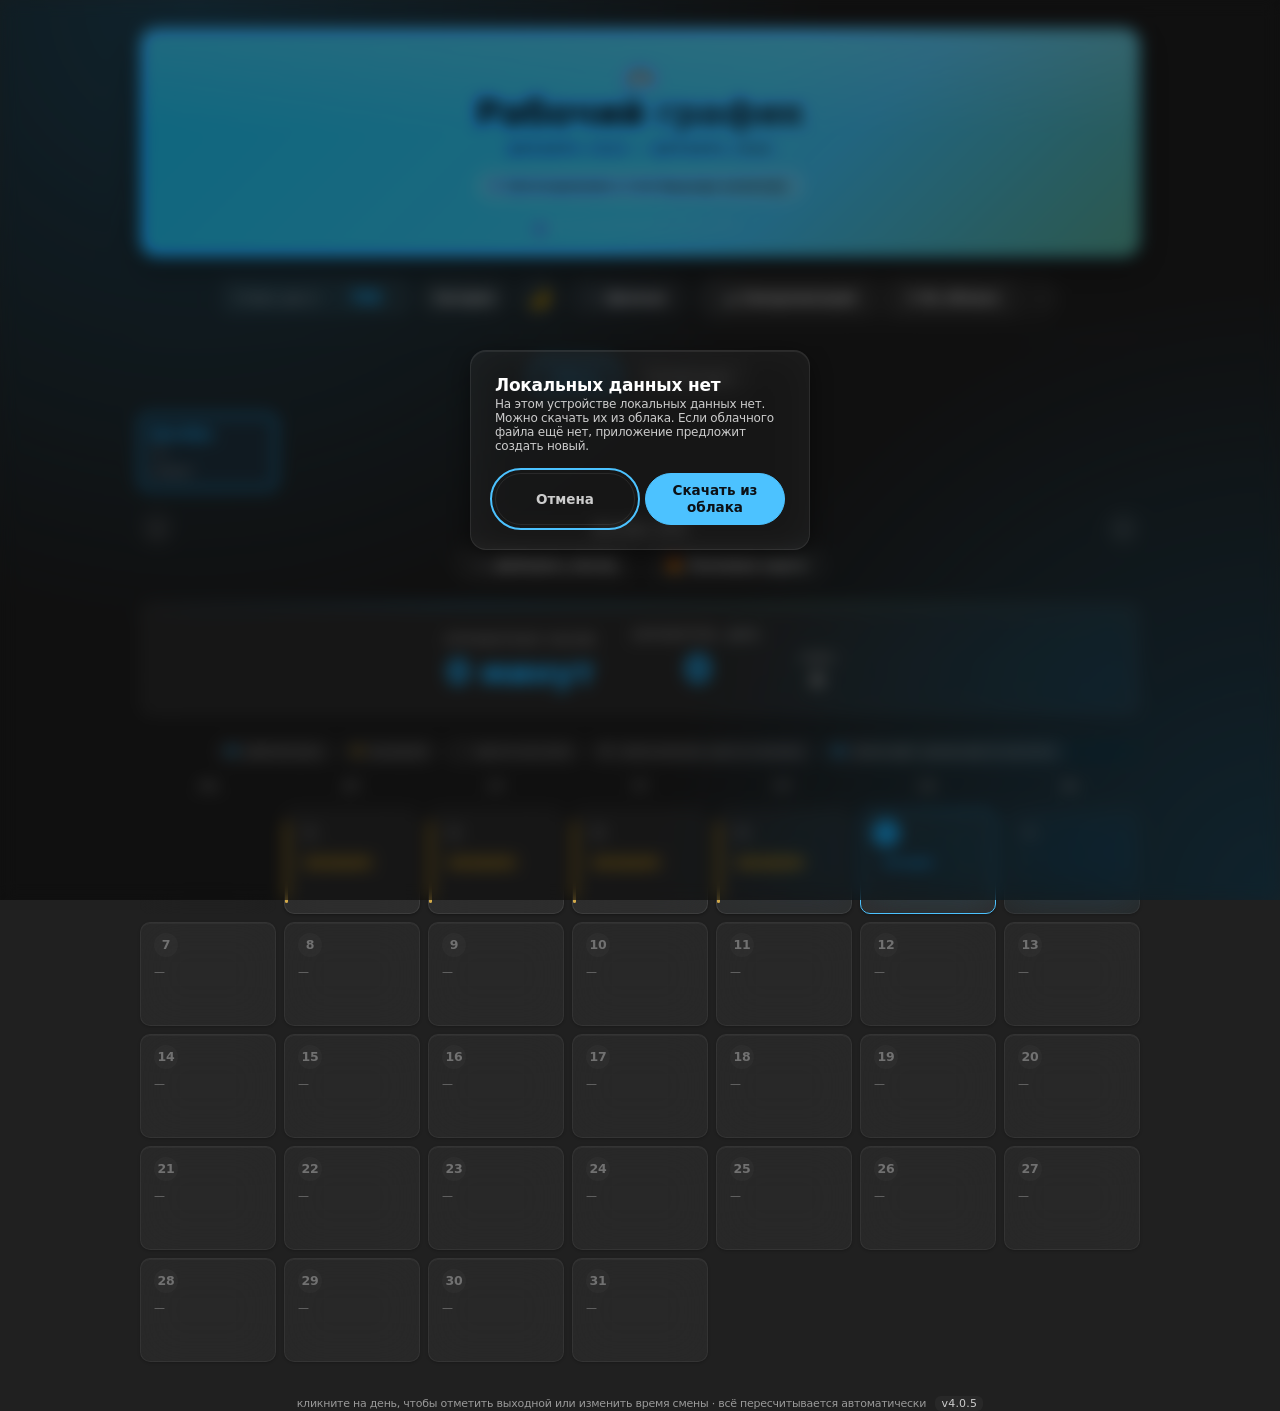
==== commit ab2324ec: "321" ====
--- a/index.html
+++ b/index.html
@@ -5,12 +5,12 @@
 <meta name="viewport" content="width=device-width, initial-scale=1.0">
 <title>Рабочий график</title>
 <link rel="icon" type="image/svg+xml" href="data:image/svg+xml,%3Csvg%20xmlns%3D%22http%3A//www.w3.org/2000/svg%22%20viewBox%3D%220%200%2064%2064%22%3E%0A%3Cdefs%3E%0A%3ClinearGradient%20id%3D%22bg%22%20x1%3D%220%22%20y1%3D%220%22%20x2%3D%221%22%20y2%3D%221%22%3E%0A%3Cstop%20offset%3D%220%22%20stop-color%3D%22%232a2a2a%22/%3E%0A%3Cstop%20offset%3D%221%22%20stop-color%3D%22%231a1a1a%22/%3E%0A%3C/linearGradient%3E%0A%3C/defs%3E%0A%3Crect%20width%3D%2264%22%20height%3D%2264%22%20rx%3D%2214%22%20fill%3D%22url%28%23bg%29%22/%3E%0A%3Crect%20x%3D%229%22%20y%3D%2213%22%20width%3D%2230%22%20height%3D%2227%22%20rx%3D%225%22%20fill%3D%22%23ffffff%22/%3E%0A%3Crect%20x%3D%229%22%20y%3D%2213%22%20width%3D%2230%22%20height%3D%229%22%20rx%3D%225%22%20fill%3D%22%234cc2ff%22/%3E%0A%3Crect%20x%3D%229%22%20y%3D%2218%22%20width%3D%2230%22%20height%3D%224%22%20fill%3D%22%234cc2ff%22/%3E%0A%3Crect%20x%3D%2215%22%20y%3D%229%22%20width%3D%224%22%20height%3D%228%22%20rx%3D%222%22%20fill%3D%22%234cc2ff%22/%3E%0A%3Crect%20x%3D%2229%22%20y%3D%229%22%20width%3D%224%22%20height%3D%228%22%20rx%3D%222%22%20fill%3D%22%234cc2ff%22/%3E%0A%3Ccircle%20cx%3D%2215.5%22%20cy%3D%2229.5%22%20r%3D%222.4%22%20fill%3D%22%23c7d2d9%22/%3E%0A%3Ccircle%20cx%3D%2224%22%20cy%3D%2229.5%22%20r%3D%222.4%22%20fill%3D%22%23c7d2d9%22/%3E%0A%3Ccircle%20cx%3D%2215.5%22%20cy%3D%2236%22%20r%3D%222.4%22%20fill%3D%22%23c7d2d9%22/%3E%0A%3Ccircle%20cx%3D%2224%22%20cy%3D%2236%22%20r%3D%222.4%22%20fill%3D%22%23dfe7ea%22%20fill-opacity%3D%220.4%22/%3E%0A%3Ccircle%20cx%3D%2239%22%20cy%3D%2239%22%20r%3D%2216%22%20fill%3D%22%230f1a17%22/%3E%0A%3Ccircle%20cx%3D%2239%22%20cy%3D%2239%22%20r%3D%2213%22%20fill%3D%22%236fa89a%22/%3E%0A%3Cpath%20d%3D%22M39%2030.5v9l6.5%204.2%22%20stroke%3D%22%230f1a17%22%20stroke-width%3D%223.2%22%20stroke-linecap%3D%22round%22%20stroke-linejoin%3D%22round%22%20fill%3D%22none%22/%3E%0A%3Ccircle%20cx%3D%2239%22%20cy%3D%2239%22%20r%3D%221.8%22%20fill%3D%22%230f1a17%22/%3E%0A%3C/svg%3E">
-<!-- ВЕРСИЯ ПРИЛОЖЕНИЯ: 4.0.4
+<!-- ВЕРСИЯ ПРИЛОЖЕНИЯ: 4.0.5
      При каждом обновлении файлов на хостинге меняйте это число во всех
      ?v=... в этом файле И в js/config/app-version.js (проще всего запустить
      bump-version.ps1 — он сделает это сам). Без смены версии мобильный
      браузер может ещё долго показывать старую закешированную версию. -->
-<link rel="manifest" href="manifest.json?v=4.0.4">
+<link rel="manifest" href="manifest.json?v=4.0.5">
 <meta name="theme-color" content="#202020">
 <link rel="icon" type="image/png" sizes="192x192" href="icons/icon-192.png">
 <link rel="icon" type="image/png" sizes="512x512" href="icons/icon-512.png">
@@ -19,23 +19,23 @@
 <meta name="apple-mobile-web-app-capable" content="yes">
 <meta name="apple-mobile-web-app-status-bar-style" content="black-translucent">
 <meta name="apple-mobile-web-app-title" content="График">
-<link rel="stylesheet" href="css/00-tokens-and-reset.css?v=4.0.4">
-<link rel="stylesheet" href="css/01-header.css?v=4.0.4">
-<link rel="stylesheet" href="css/02-month-strip.css?v=4.0.4">
-<link rel="stylesheet" href="css/03-display-panel.css?v=4.0.4">
-<link rel="stylesheet" href="css/05-calendar-grid.css?v=4.0.4">
-<link rel="stylesheet" href="css/06-modal-and-controls.css?v=4.0.4">
-<link rel="stylesheet" href="css/07-day-photo.css?v=4.0.4">
-<link rel="stylesheet" href="css/08-responsive-early.css?v=4.0.4">
-<link rel="stylesheet" href="css/09-today-state-and-focus.css?v=4.0.4">
-<link rel="stylesheet" href="css/10-compare-cards.css?v=4.0.4">
-<link rel="stylesheet" href="css/11-native-press-effect.css?v=4.0.4">
-<link rel="stylesheet" href="css/12-focus-ring-and-action-menu.css?v=4.0.4">
-<link rel="stylesheet" href="css/13-today-button-and-month-nav.css?v=4.0.4">
-<link rel="stylesheet" href="css/14-quick-actions-and-sync-status.css?v=4.0.4">
-<link rel="stylesheet" href="css/15-responsive-late.css?v=4.0.4">
-<link rel="stylesheet" href="css/16-reduced-motion.css?v=4.0.4">
-<link rel="stylesheet" href="css/17-print-a4.css?v=4.0.4">
+<link rel="stylesheet" href="css/00-tokens-and-reset.css?v=4.0.5">
+<link rel="stylesheet" href="css/01-header.css?v=4.0.5">
+<link rel="stylesheet" href="css/02-month-strip.css?v=4.0.5">
+<link rel="stylesheet" href="css/03-display-panel.css?v=4.0.5">
+<link rel="stylesheet" href="css/05-calendar-grid.css?v=4.0.5">
+<link rel="stylesheet" href="css/06-modal-and-controls.css?v=4.0.5">
+<link rel="stylesheet" href="css/07-day-photo.css?v=4.0.5">
+<link rel="stylesheet" href="css/08-responsive-early.css?v=4.0.5">
+<link rel="stylesheet" href="css/09-today-state-and-focus.css?v=4.0.5">
+<link rel="stylesheet" href="css/10-compare-cards.css?v=4.0.5">
+<link rel="stylesheet" href="css/11-native-press-effect.css?v=4.0.5">
+<link rel="stylesheet" href="css/12-focus-ring-and-action-menu.css?v=4.0.5">
+<link rel="stylesheet" href="css/13-today-button-and-month-nav.css?v=4.0.5">
+<link rel="stylesheet" href="css/14-quick-actions-and-sync-status.css?v=4.0.5">
+<link rel="stylesheet" href="css/15-responsive-late.css?v=4.0.5">
+<link rel="stylesheet" href="css/16-reduced-motion.css?v=4.0.5">
+<link rel="stylesheet" href="css/17-print-a4.css?v=4.0.5">
 </head>
 <body>
 <div class="wrap">
@@ -260,142 +260,143 @@
 </div>
 
 
-<script src="js/utils/dollar-helper.js?v=4.0.4"></script>
-<script src="js/utils/load-script-once.js?v=4.0.4"></script>
-<script src="js/data/validate-loaded-data.js?v=4.0.4"></script>
-<script src="js/init/00-load-app-state.js?v=4.0.4"></script>
-<script src="js/data/sanitize-order.js?v=4.0.4"></script>
-<script src="js/init/01-app-state-variables.js?v=4.0.4"></script>
-<script src="js/data/persist-local-only.js?v=4.0.4"></script>
-<script src="js/data/persist.js?v=4.0.4"></script>
-<script src="js/config/app-version.js?v=4.0.4"></script>
-<script src="js/config/month-weekday-names.js?v=4.0.4"></script>
-<script src="js/utils/escape-html.js?v=4.0.4"></script>
-<script src="js/utils/fmt-num.js?v=4.0.4"></script>
-<script src="js/utils/plural-ru.js?v=4.0.4"></script>
-<script src="js/utils/minutes-to-hm.js?v=4.0.4"></script>
-<script src="js/utils/time-to-min.js?v=4.0.4"></script>
-<script src="js/shift/compute-minutes.js?v=4.0.4"></script>
-<script src="js/utils/parse-date.js?v=4.0.4"></script>
-<script src="js/shift/shift-end-date-time.js?v=4.0.4"></script>
-<script src="js/shift/is-shift-pending.js?v=4.0.4"></script>
-<script src="js/shift/is-shift-not-started.js?v=4.0.4"></script>
-<script src="js/ui/led-anim-state.js?v=4.0.4"></script>
-<script src="js/ui/animate-raw.js?v=4.0.4"></script>
-<script src="js/ui/animate-number-led.js?v=4.0.4"></script>
-<script src="js/ui/animate-minutes-led.js?v=4.0.4"></script>
-<script src="js/shift/recompute-day.js?v=4.0.4"></script>
-<script src="js/shift/recompute-month.js?v=4.0.4"></script>
-<script src="js/shift/recompute-all.js?v=4.0.4"></script>
-<script src="js/init/02-initial-recompute-call.js?v=4.0.4"></script>
-<script src="js/data/sort-order-chronologically.js?v=4.0.4"></script>
-<script src="js/init/03-initial-sort-call.js?v=4.0.4"></script>
-<script src="js/utils/get-today-ym.js?v=4.0.4"></script>
-<script src="js/utils/is-today-key.js?v=4.0.4"></script>
-<script src="js/data/ensure-current-month-exists.js?v=4.0.4"></script>
-<script src="js/ui/tabs-bindings.js?v=4.0.4"></script>
-<script src="js/ui/switch-tab.js?v=4.0.4"></script>
-<script src="js/ui/update-header-sub.js?v=4.0.4"></script>
-<script src="js/heatmap/heatmap-toggle-bindings.js?v=4.0.4"></script>
-<script src="js/utils/hex-to-rgb.js?v=4.0.4"></script>
-<script src="js/utils/mix-rgb.js?v=4.0.4"></script>
-<script src="js/heatmap/warm-heat-color.js?v=4.0.4"></script>
-<script src="js/heatmap/apply-heatmap.js?v=4.0.4"></script>
-<script src="js/utils/css-var.js?v=4.0.4"></script>
-<script src="js/ui/apply-theme.js?v=4.0.4"></script>
-<script src="js/ui/theme-and-rate-bindings.js?v=4.0.4"></script>
-<script src="js/ui/month-button.js?v=4.0.4"></script>
-<script src="js/ui/render-months-strip.js?v=4.0.4"></script>
-<script src="js/calendar/render.js?v=4.0.4"></script>
-<script src="js/day-modal/day-modal-elements.js?v=4.0.4"></script>
-<script src="js/photo/day-photo-elements.js?v=4.0.4"></script>
-<script src="js/photo/compress-image-file.js?v=4.0.4"></script>
-<script src="js/photo/set-day-photo-preview.js?v=4.0.4"></script>
-<script src="js/photo/day-photo-input-bindings.js?v=4.0.4"></script>
-<script src="js/photo/open-photo-lightbox.js?v=4.0.4"></script>
-<script src="js/photo/day-photo-lightbox-bindings.js?v=4.0.4"></script>
-<script src="js/day-modal/open-modal.js?v=4.0.4"></script>
-<script src="js/day-modal/get-frequent-shift-times.js?v=4.0.4"></script>
-<script src="js/day-modal/render-recent-times.js?v=4.0.4"></script>
-<script src="js/day-modal/get-frequent-bus-routes.js?v=4.0.4"></script>
-<script src="js/day-modal/render-recent-bus-route.js?v=4.0.4"></script>
-<script src="js/day-modal/close-modal.js?v=4.0.4"></script>
-<script src="js/day-modal/update-preview.js?v=4.0.4"></script>
-<script src="js/day-modal/day-modal-basic-bindings.js?v=4.0.4"></script>
-<script src="js/ui/ensure-confetti-loaded.js?v=4.0.4"></script>
-<script src="js/day-modal/save-day-handler.js?v=4.0.4"></script>
-<script src="js/day-modal/add-month-open-bindings.js?v=4.0.4"></script>
-<script src="js/modals/promise-modal.js?v=4.0.4"></script>
-<script src="js/modals/confirm-modal.js?v=4.0.4"></script>
-<script src="js/modals/sync-pass-modal.js?v=4.0.4"></script>
-<script src="js/modals/global-modal-keyboard.js?v=4.0.4"></script>
-<script src="js/data/make-month-key.js?v=4.0.4"></script>
-<script src="js/data/build-empty-month.js?v=4.0.4"></script>
-<script src="js/day-modal/add-month-confirm-handler.js?v=4.0.4"></script>
-<script src="js/ui/show-toast.js?v=4.0.4"></script>
-<script src="js/data/save-json-file.js?v=4.0.4"></script>
-<script src="js/data/save-file-button-binding.js?v=4.0.4"></script>
-<script src="js/data/create-local-backup.js?v=4.0.4"></script>
-<script src="js/data/apply-loaded-json.js?v=4.0.4"></script>
-<script src="js/data/load-json-file.js?v=4.0.4"></script>
-<script src="js/data/load-file-button-bindings.js?v=4.0.4"></script>
-<script src="js/data/export-csv-handler.js?v=4.0.4"></script>
-<script src="js/data/clear-data-handler.js?v=4.0.4"></script>
-<script src="js/stats/iso-week-key.js?v=4.0.4"></script>
-<script src="js/stats/compute-stats.js?v=4.0.4"></script>
-<script src="js/stats/render-stat-cards.js?v=4.0.4"></script>
-<script src="js/stats/compute-month-comparisons.js?v=4.0.4"></script>
-<script src="js/stats/render-compare-cards.js?v=4.0.4"></script>
-<script src="js/charts/destroy-charts.js?v=4.0.4"></script>
-<script src="js/charts/chart-colors.js?v=4.0.4"></script>
-<script src="js/charts/base-options.js?v=4.0.4"></script>
-<script src="js/charts/money-label.js?v=4.0.4"></script>
-<script src="js/charts/hours-label.js?v=4.0.4"></script>
-<script src="js/charts/build-charts.js?v=4.0.4"></script>
-<script src="js/charts/ensure-chart-libs-loaded.js?v=4.0.4"></script>
-<script src="js/stats/build-stats.js?v=4.0.4"></script>
-<script src="js/cloud/00-cloud-state.js?v=4.0.4"></script>
-<script src="js/cloud/last-sync-time.js?v=4.0.4"></script>
-<script src="js/cloud/set-cloud-status.js?v=4.0.4"></script>
-<script src="js/cloud/describe-cloud-error.js?v=4.0.4"></script>
-<script src="js/cloud/b64-encode.js?v=4.0.4"></script>
-<script src="js/cloud/b64-decode.js?v=4.0.4"></script>
-<script src="js/cloud/derive-key.js?v=4.0.4"></script>
-<script src="js/cloud/encrypt-for-cloud.js?v=4.0.4"></script>
-<script src="js/cloud/decrypt-from-cloud.js?v=4.0.4"></script>
-<script src="js/cloud/ensure-token-client.js?v=4.0.4"></script>
-<script src="js/cloud/ensure-gis-loaded.js?v=4.0.4"></script>
-<script src="js/cloud/request-cloud-token.js?v=4.0.4"></script>
-<script src="js/cloud/drive-api-error.js?v=4.0.4"></script>
-<script src="js/cloud/drive-find-file.js?v=4.0.4"></script>
-<script src="js/cloud/drive-create-file.js?v=4.0.4"></script>
-<script src="js/cloud/drive-update-file.js?v=4.0.4"></script>
-<script src="js/cloud/drive-download-file.js?v=4.0.4"></script>
-<script src="js/cloud/day-fingerprints.js?v=4.0.4"></script>
-<script src="js/cloud/pull-from-cloud.js?v=4.0.4"></script>
-<script src="js/cloud/push-to-cloud.js?v=4.0.4"></script>
-<script src="js/cloud/is-cloud-sync-active.js?v=4.0.4"></script>
-<script src="js/cloud/run-full-sync.js?v=4.0.4"></script>
-<script src="js/cloud/connect-cloud-sync.js?v=4.0.4"></script>
-<script src="js/cloud/disconnect-cloud-sync.js?v=4.0.4"></script>
-<script src="js/cloud/cloud-buttons-bindings.js?v=4.0.4"></script>
-<script src="js/cloud/restore-from-cloud.js?v=4.0.4"></script>
-<script src="js/cloud/try-resume-cloud-sync.js?v=4.0.4"></script>
-<script src="js/cloud/initial-local-state.js?v=4.0.4"></script>
-<script src="js/modals/sync-conflict-modal.js?v=4.0.4"></script>
-<script src="js/init/bootstrap.js?v=4.0.4"></script>
-<script src="js/shift/pending-shift-watcher.js?v=4.0.4"></script>
-<script src="js/ui/data-menu-bindings.js?v=4.0.4"></script>
-<script src="js/ui/today-button-binding.js?v=4.0.4"></script>
-<script src="js/ui/move-month.js?v=4.0.4"></script>
-<script src="js/ui/render-wrap-month-label.js?v=4.0.4"></script>
-<script src="js/ui/keyboard-month-nav.js?v=4.0.4"></script>
-<script src="js/calendar/swipe-navigation.js?v=4.0.4"></script>
-<script src="js/print/print-month-handler.js?v=4.0.4"></script>
-<script src="js/data/backup-button-binding.js?v=4.0.4"></script>
-<script src="js/data/restore-backup-button-binding.js?v=4.0.4"></script>
-<script src="js/ui/backup-title-indicator.js?v=4.0.4"></script>
-<script src="js/ui/initial-month-nav-label.js?v=4.0.4"></script>
-<script src="js/init/register-service-worker.js?v=4.0.4"></script>
+<script src="js/utils/dollar-helper.js?v=4.0.5"></script>
+<script src="js/utils/load-script-once.js?v=4.0.5"></script>
+<script src="js/config/month-weekday-names.js?v=4.0.5"></script>
+<script src="js/data/build-empty-month.js?v=4.0.5"></script>
+<script src="js/data/validate-loaded-data.js?v=4.0.5"></script>
+<script src="js/data/repair-months-structure.js?v=4.0.5"></script>
+<script src="js/init/00-load-app-state.js?v=4.0.5"></script>
+<script src="js/data/sanitize-order.js?v=4.0.5"></script>
+<script src="js/init/01-app-state-variables.js?v=4.0.5"></script>
+<script src="js/data/persist-local-only.js?v=4.0.5"></script>
+<script src="js/data/persist.js?v=4.0.5"></script>
+<script src="js/config/app-version.js?v=4.0.5"></script>
+<script src="js/utils/escape-html.js?v=4.0.5"></script>
+<script src="js/utils/fmt-num.js?v=4.0.5"></script>
+<script src="js/utils/plural-ru.js?v=4.0.5"></script>
+<script src="js/utils/minutes-to-hm.js?v=4.0.5"></script>
+<script src="js/utils/time-to-min.js?v=4.0.5"></script>
+<script src="js/shift/compute-minutes.js?v=4.0.5"></script>
+<script src="js/utils/parse-date.js?v=4.0.5"></script>
+<script src="js/shift/shift-end-date-time.js?v=4.0.5"></script>
+<script src="js/shift/is-shift-pending.js?v=4.0.5"></script>
+<script src="js/shift/is-shift-not-started.js?v=4.0.5"></script>
+<script src="js/ui/led-anim-state.js?v=4.0.5"></script>
+<script src="js/ui/animate-raw.js?v=4.0.5"></script>
+<script src="js/ui/animate-number-led.js?v=4.0.5"></script>
+<script src="js/ui/animate-minutes-led.js?v=4.0.5"></script>
+<script src="js/shift/recompute-day.js?v=4.0.5"></script>
+<script src="js/shift/recompute-month.js?v=4.0.5"></script>
+<script src="js/shift/recompute-all.js?v=4.0.5"></script>
+<script src="js/init/02-initial-recompute-call.js?v=4.0.5"></script>
+<script src="js/data/sort-order-chronologically.js?v=4.0.5"></script>
+<script src="js/init/03-initial-sort-call.js?v=4.0.5"></script>
+<script src="js/utils/get-today-ym.js?v=4.0.5"></script>
+<script src="js/utils/is-today-key.js?v=4.0.5"></script>
+<script src="js/data/ensure-current-month-exists.js?v=4.0.5"></script>
+<script src="js/ui/tabs-bindings.js?v=4.0.5"></script>
+<script src="js/ui/switch-tab.js?v=4.0.5"></script>
+<script src="js/ui/update-header-sub.js?v=4.0.5"></script>
+<script src="js/heatmap/heatmap-toggle-bindings.js?v=4.0.5"></script>
+<script src="js/utils/hex-to-rgb.js?v=4.0.5"></script>
+<script src="js/utils/mix-rgb.js?v=4.0.5"></script>
+<script src="js/heatmap/warm-heat-color.js?v=4.0.5"></script>
+<script src="js/heatmap/apply-heatmap.js?v=4.0.5"></script>
+<script src="js/utils/css-var.js?v=4.0.5"></script>
+<script src="js/ui/apply-theme.js?v=4.0.5"></script>
+<script src="js/ui/theme-and-rate-bindings.js?v=4.0.5"></script>
+<script src="js/ui/month-button.js?v=4.0.5"></script>
+<script src="js/ui/render-months-strip.js?v=4.0.5"></script>
+<script src="js/calendar/render.js?v=4.0.5"></script>
+<script src="js/day-modal/day-modal-elements.js?v=4.0.5"></script>
+<script src="js/photo/day-photo-elements.js?v=4.0.5"></script>
+<script src="js/photo/compress-image-file.js?v=4.0.5"></script>
+<script src="js/photo/set-day-photo-preview.js?v=4.0.5"></script>
+<script src="js/photo/day-photo-input-bindings.js?v=4.0.5"></script>
+<script src="js/photo/open-photo-lightbox.js?v=4.0.5"></script>
+<script src="js/photo/day-photo-lightbox-bindings.js?v=4.0.5"></script>
+<script src="js/day-modal/open-modal.js?v=4.0.5"></script>
+<script src="js/day-modal/get-frequent-shift-times.js?v=4.0.5"></script>
+<script src="js/day-modal/render-recent-times.js?v=4.0.5"></script>
+<script src="js/day-modal/get-frequent-bus-routes.js?v=4.0.5"></script>
+<script src="js/day-modal/render-recent-bus-route.js?v=4.0.5"></script>
+<script src="js/day-modal/close-modal.js?v=4.0.5"></script>
+<script src="js/day-modal/update-preview.js?v=4.0.5"></script>
+<script src="js/day-modal/day-modal-basic-bindings.js?v=4.0.5"></script>
+<script src="js/ui/ensure-confetti-loaded.js?v=4.0.5"></script>
+<script src="js/day-modal/save-day-handler.js?v=4.0.5"></script>
+<script src="js/day-modal/add-month-open-bindings.js?v=4.0.5"></script>
+<script src="js/modals/promise-modal.js?v=4.0.5"></script>
+<script src="js/modals/confirm-modal.js?v=4.0.5"></script>
+<script src="js/modals/sync-pass-modal.js?v=4.0.5"></script>
+<script src="js/modals/global-modal-keyboard.js?v=4.0.5"></script>
+<script src="js/data/make-month-key.js?v=4.0.5"></script>
+<script src="js/day-modal/add-month-confirm-handler.js?v=4.0.5"></script>
+<script src="js/ui/show-toast.js?v=4.0.5"></script>
+<script src="js/data/save-json-file.js?v=4.0.5"></script>
+<script src="js/data/save-file-button-binding.js?v=4.0.5"></script>
+<script src="js/data/create-local-backup.js?v=4.0.5"></script>
+<script src="js/data/apply-loaded-json.js?v=4.0.5"></script>
+<script src="js/data/load-json-file.js?v=4.0.5"></script>
+<script src="js/data/load-file-button-bindings.js?v=4.0.5"></script>
+<script src="js/data/export-csv-handler.js?v=4.0.5"></script>
+<script src="js/data/clear-data-handler.js?v=4.0.5"></script>
+<script src="js/stats/iso-week-key.js?v=4.0.5"></script>
+<script src="js/stats/compute-stats.js?v=4.0.5"></script>
+<script src="js/stats/render-stat-cards.js?v=4.0.5"></script>
+<script src="js/stats/compute-month-comparisons.js?v=4.0.5"></script>
+<script src="js/stats/render-compare-cards.js?v=4.0.5"></script>
+<script src="js/charts/destroy-charts.js?v=4.0.5"></script>
+<script src="js/charts/chart-colors.js?v=4.0.5"></script>
+<script src="js/charts/base-options.js?v=4.0.5"></script>
+<script src="js/charts/money-label.js?v=4.0.5"></script>
+<script src="js/charts/hours-label.js?v=4.0.5"></script>
+<script src="js/charts/build-charts.js?v=4.0.5"></script>
+<script src="js/charts/ensure-chart-libs-loaded.js?v=4.0.5"></script>
+<script src="js/stats/build-stats.js?v=4.0.5"></script>
+<script src="js/cloud/00-cloud-state.js?v=4.0.5"></script>
+<script src="js/cloud/last-sync-time.js?v=4.0.5"></script>
+<script src="js/cloud/set-cloud-status.js?v=4.0.5"></script>
+<script src="js/cloud/describe-cloud-error.js?v=4.0.5"></script>
+<script src="js/cloud/b64-encode.js?v=4.0.5"></script>
+<script src="js/cloud/b64-decode.js?v=4.0.5"></script>
+<script src="js/cloud/derive-key.js?v=4.0.5"></script>
+<script src="js/cloud/encrypt-for-cloud.js?v=4.0.5"></script>
+<script src="js/cloud/decrypt-from-cloud.js?v=4.0.5"></script>
+<script src="js/cloud/ensure-token-client.js?v=4.0.5"></script>
+<script src="js/cloud/ensure-gis-loaded.js?v=4.0.5"></script>
+<script src="js/cloud/request-cloud-token.js?v=4.0.5"></script>
+<script src="js/cloud/drive-api-error.js?v=4.0.5"></script>
+<script src="js/cloud/drive-find-file.js?v=4.0.5"></script>
+<script src="js/cloud/drive-create-file.js?v=4.0.5"></script>
+<script src="js/cloud/drive-update-file.js?v=4.0.5"></script>
+<script src="js/cloud/drive-download-file.js?v=4.0.5"></script>
+<script src="js/cloud/day-fingerprints.js?v=4.0.5"></script>
+<script src="js/cloud/pull-from-cloud.js?v=4.0.5"></script>
+<script src="js/cloud/push-to-cloud.js?v=4.0.5"></script>
+<script src="js/cloud/is-cloud-sync-active.js?v=4.0.5"></script>
+<script src="js/cloud/run-full-sync.js?v=4.0.5"></script>
+<script src="js/cloud/connect-cloud-sync.js?v=4.0.5"></script>
+<script src="js/cloud/disconnect-cloud-sync.js?v=4.0.5"></script>
+<script src="js/cloud/cloud-buttons-bindings.js?v=4.0.5"></script>
+<script src="js/cloud/restore-from-cloud.js?v=4.0.5"></script>
+<script src="js/cloud/try-resume-cloud-sync.js?v=4.0.5"></script>
+<script src="js/cloud/initial-local-state.js?v=4.0.5"></script>
+<script src="js/modals/sync-conflict-modal.js?v=4.0.5"></script>
+<script src="js/init/bootstrap.js?v=4.0.5"></script>
+<script src="js/shift/pending-shift-watcher.js?v=4.0.5"></script>
+<script src="js/ui/data-menu-bindings.js?v=4.0.5"></script>
+<script src="js/ui/today-button-binding.js?v=4.0.5"></script>
+<script src="js/ui/move-month.js?v=4.0.5"></script>
+<script src="js/ui/render-wrap-month-label.js?v=4.0.5"></script>
+<script src="js/ui/keyboard-month-nav.js?v=4.0.5"></script>
+<script src="js/calendar/swipe-navigation.js?v=4.0.5"></script>
+<script src="js/print/print-month-handler.js?v=4.0.5"></script>
+<script src="js/data/backup-button-binding.js?v=4.0.5"></script>
+<script src="js/data/restore-backup-button-binding.js?v=4.0.5"></script>
+<script src="js/ui/backup-title-indicator.js?v=4.0.5"></script>
+<script src="js/ui/initial-month-nav-label.js?v=4.0.5"></script>
+<script src="js/init/register-service-worker.js?v=4.0.5"></script>
 </body>
 </html>
